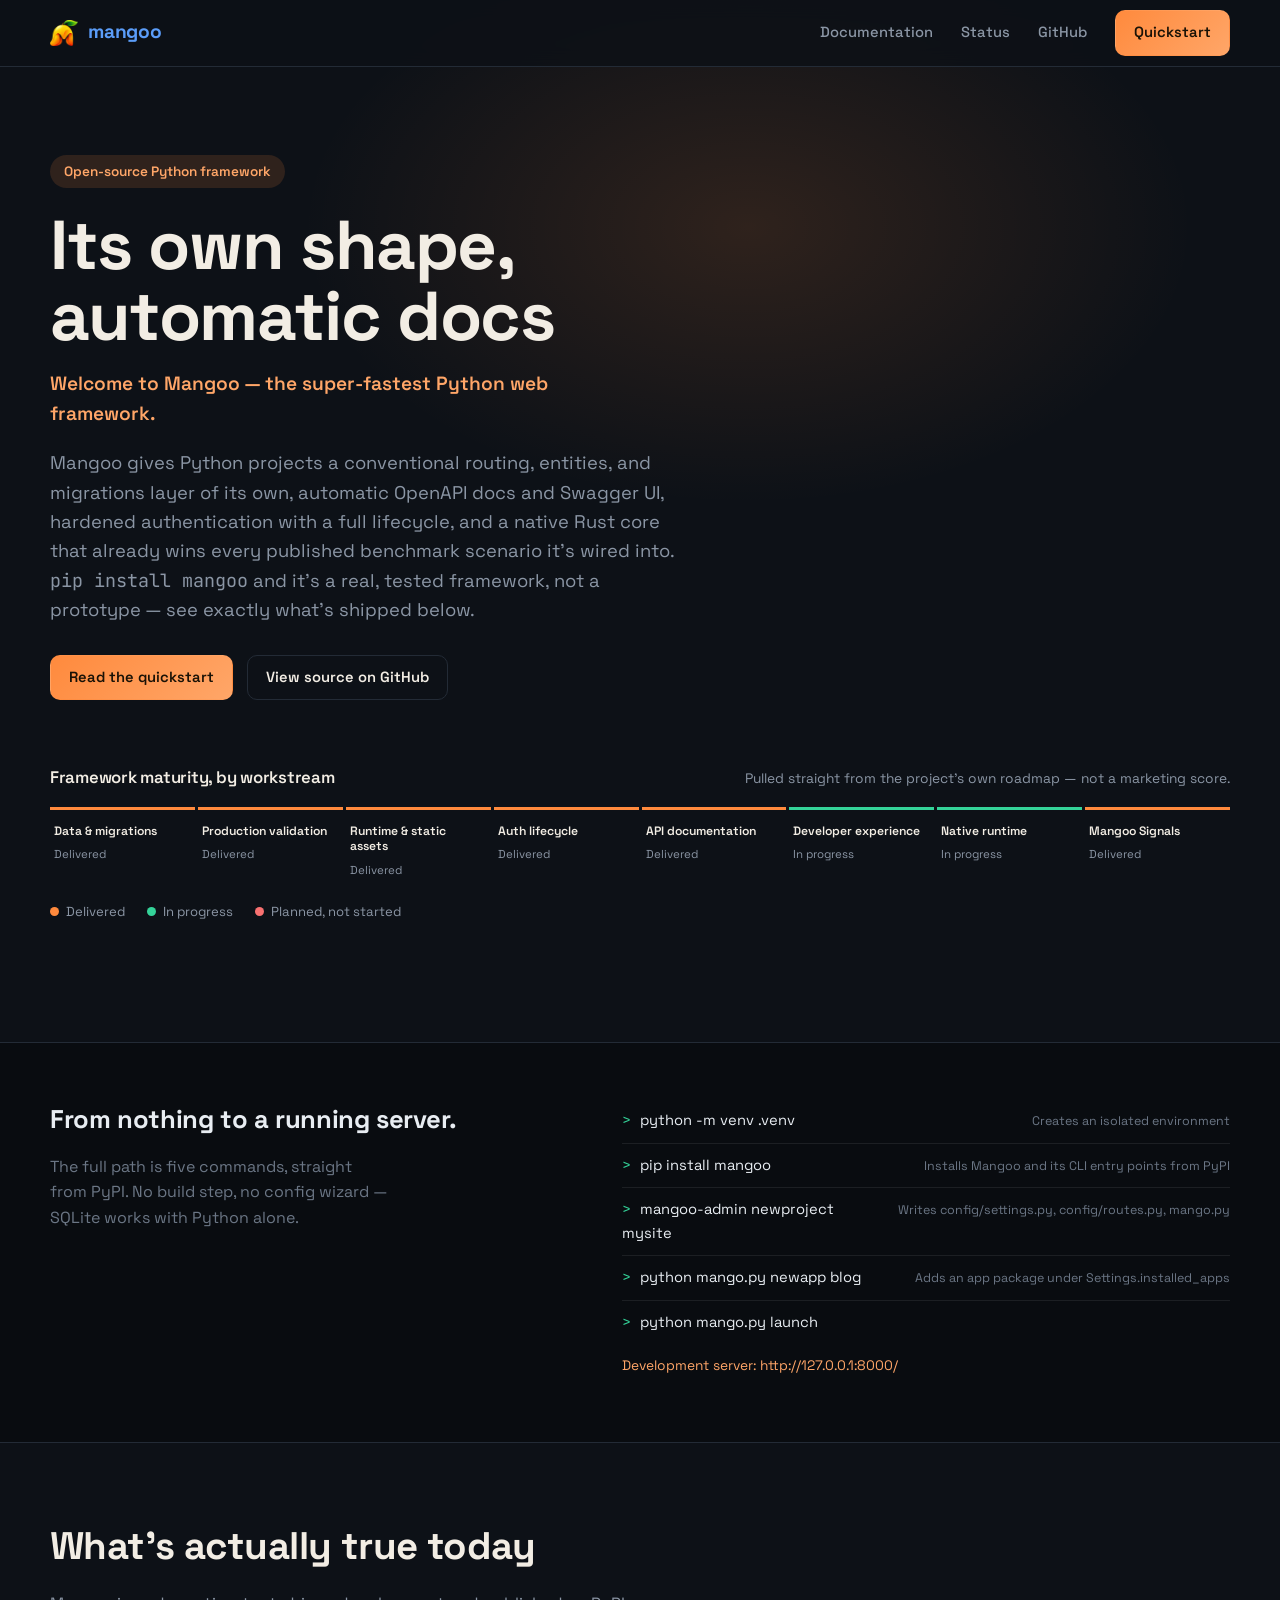
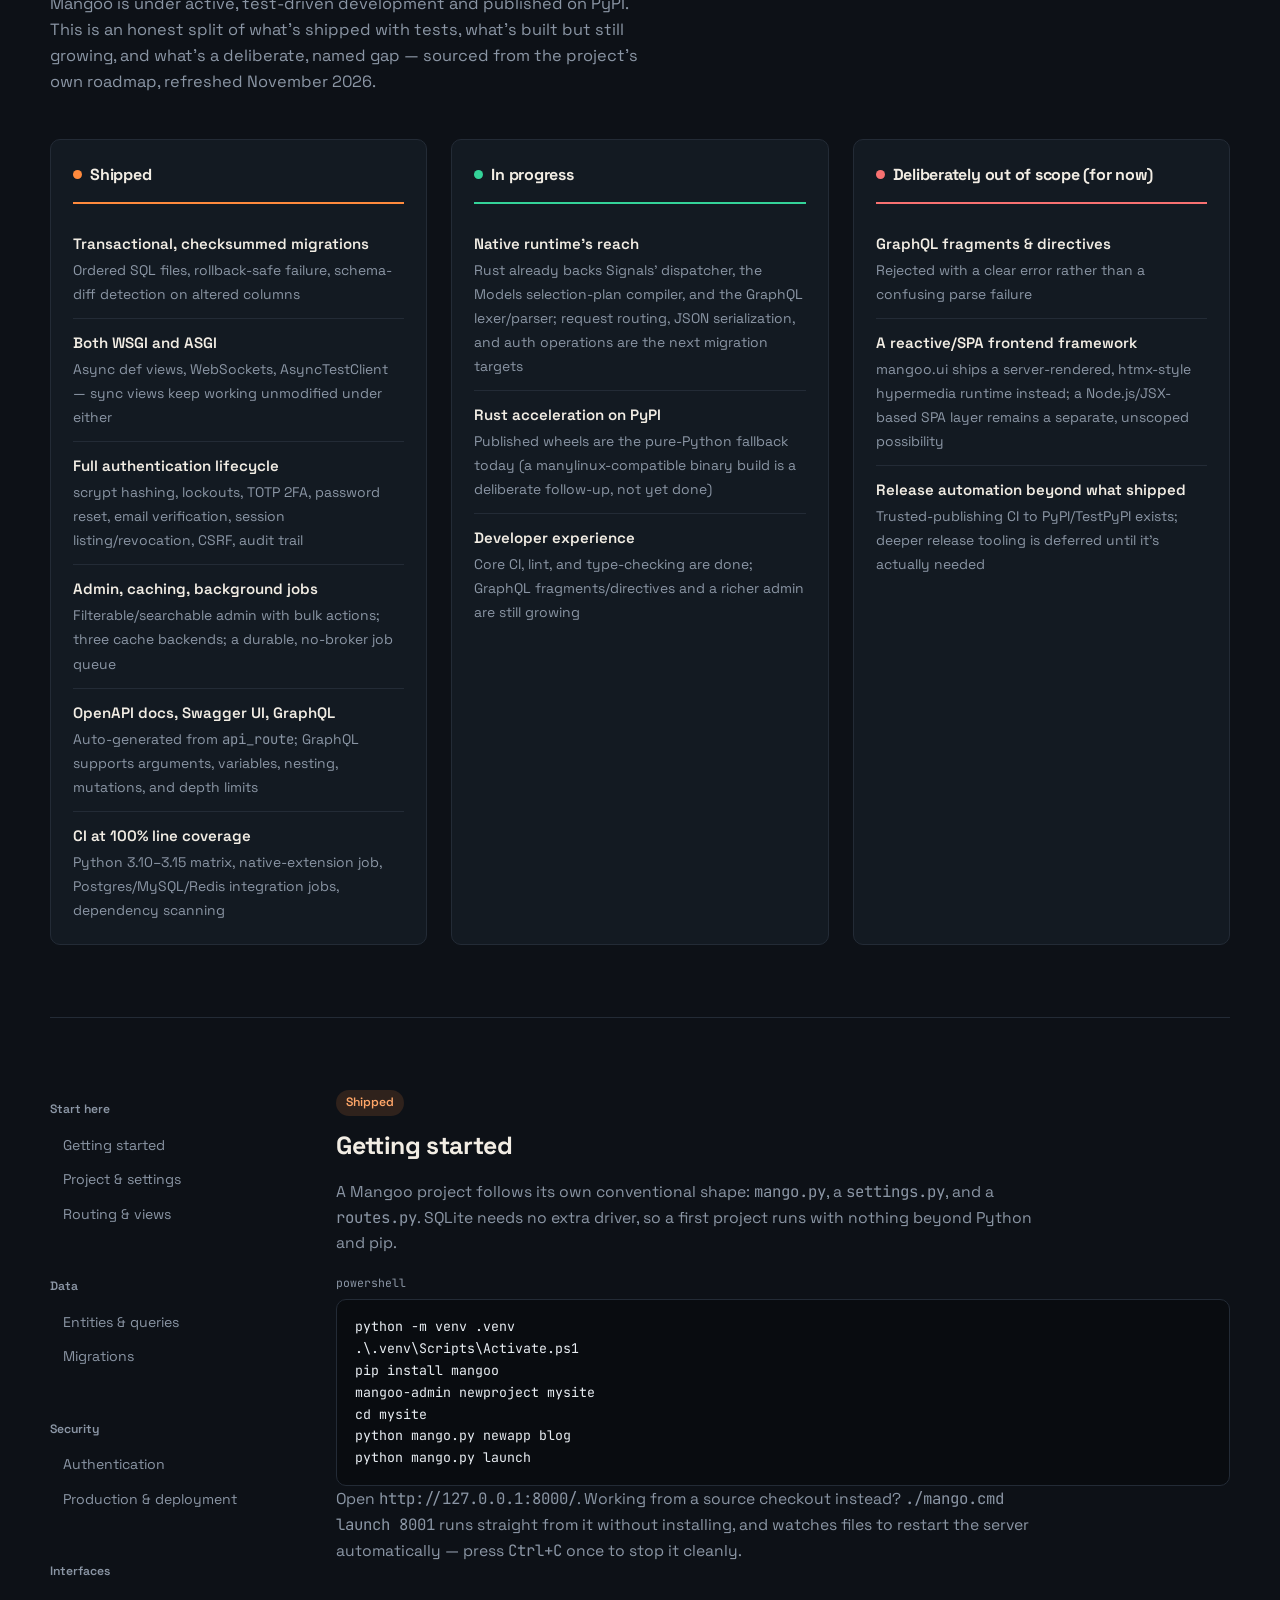
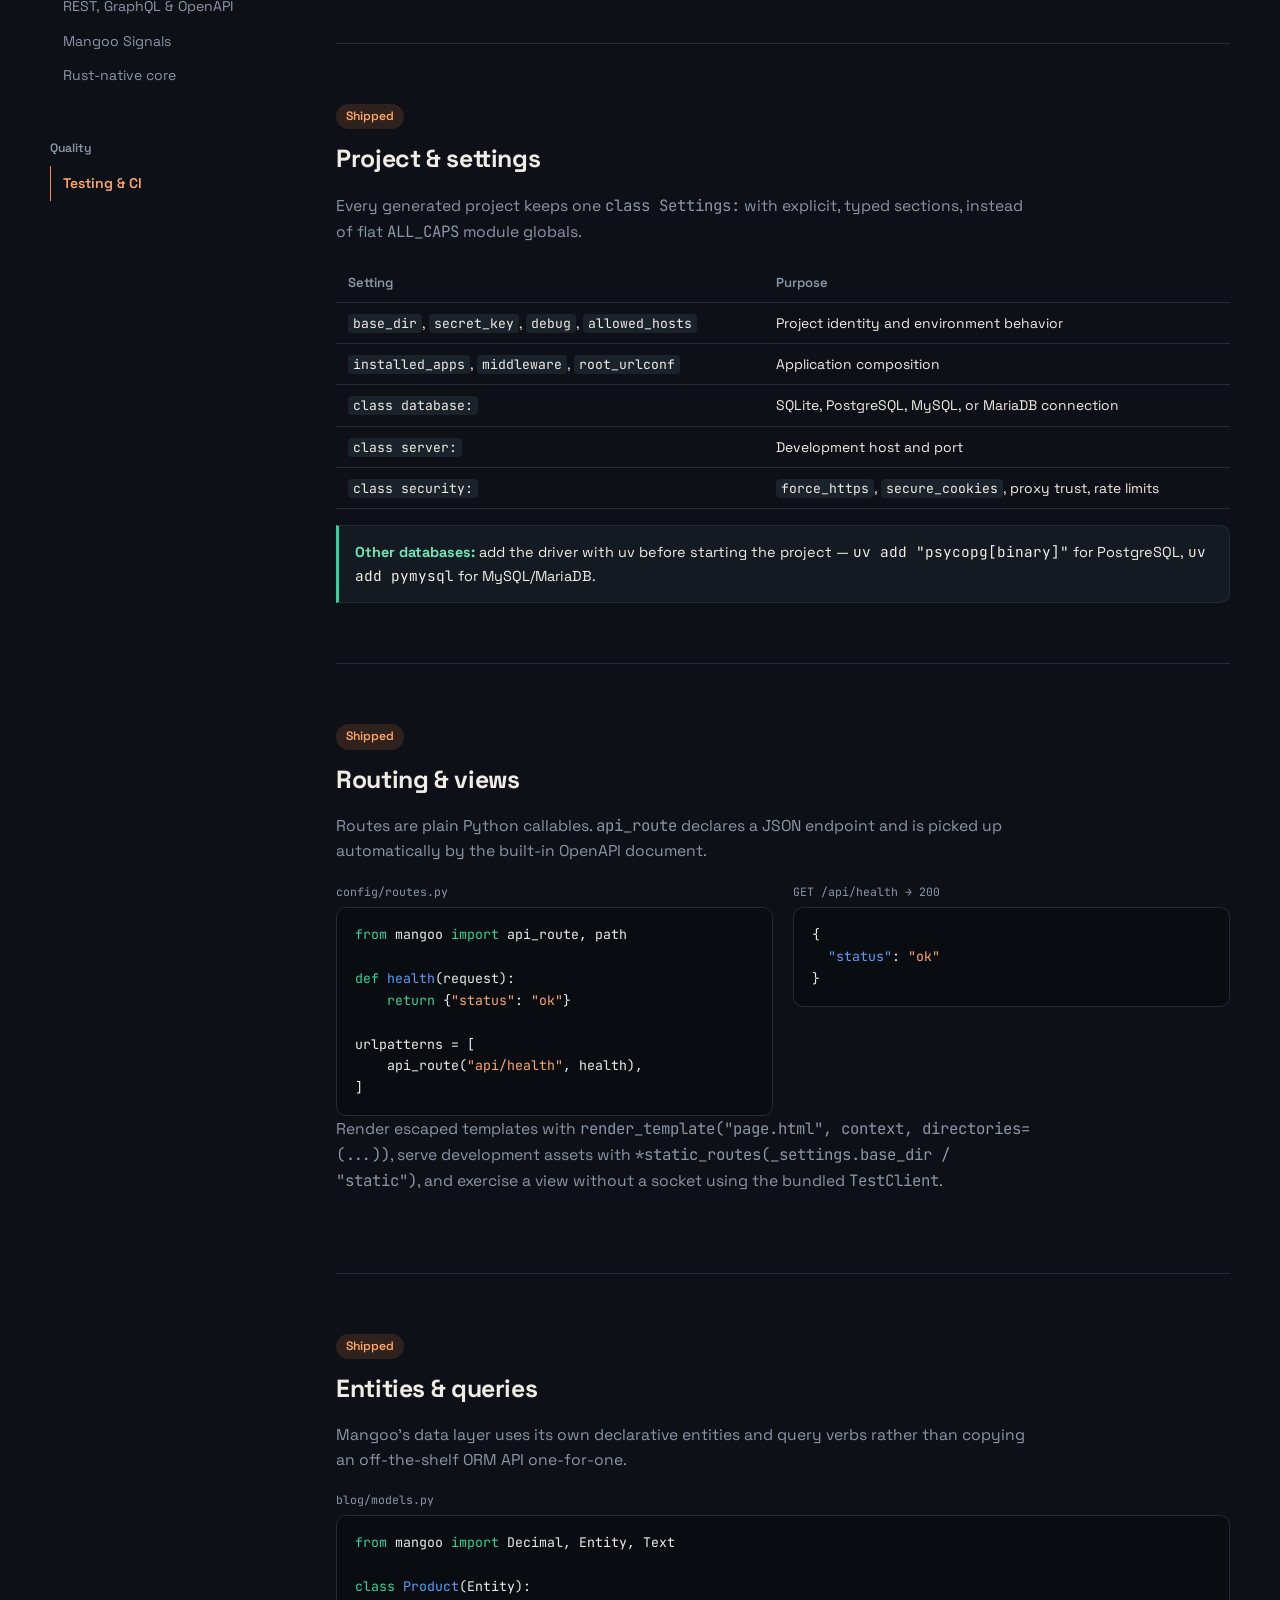
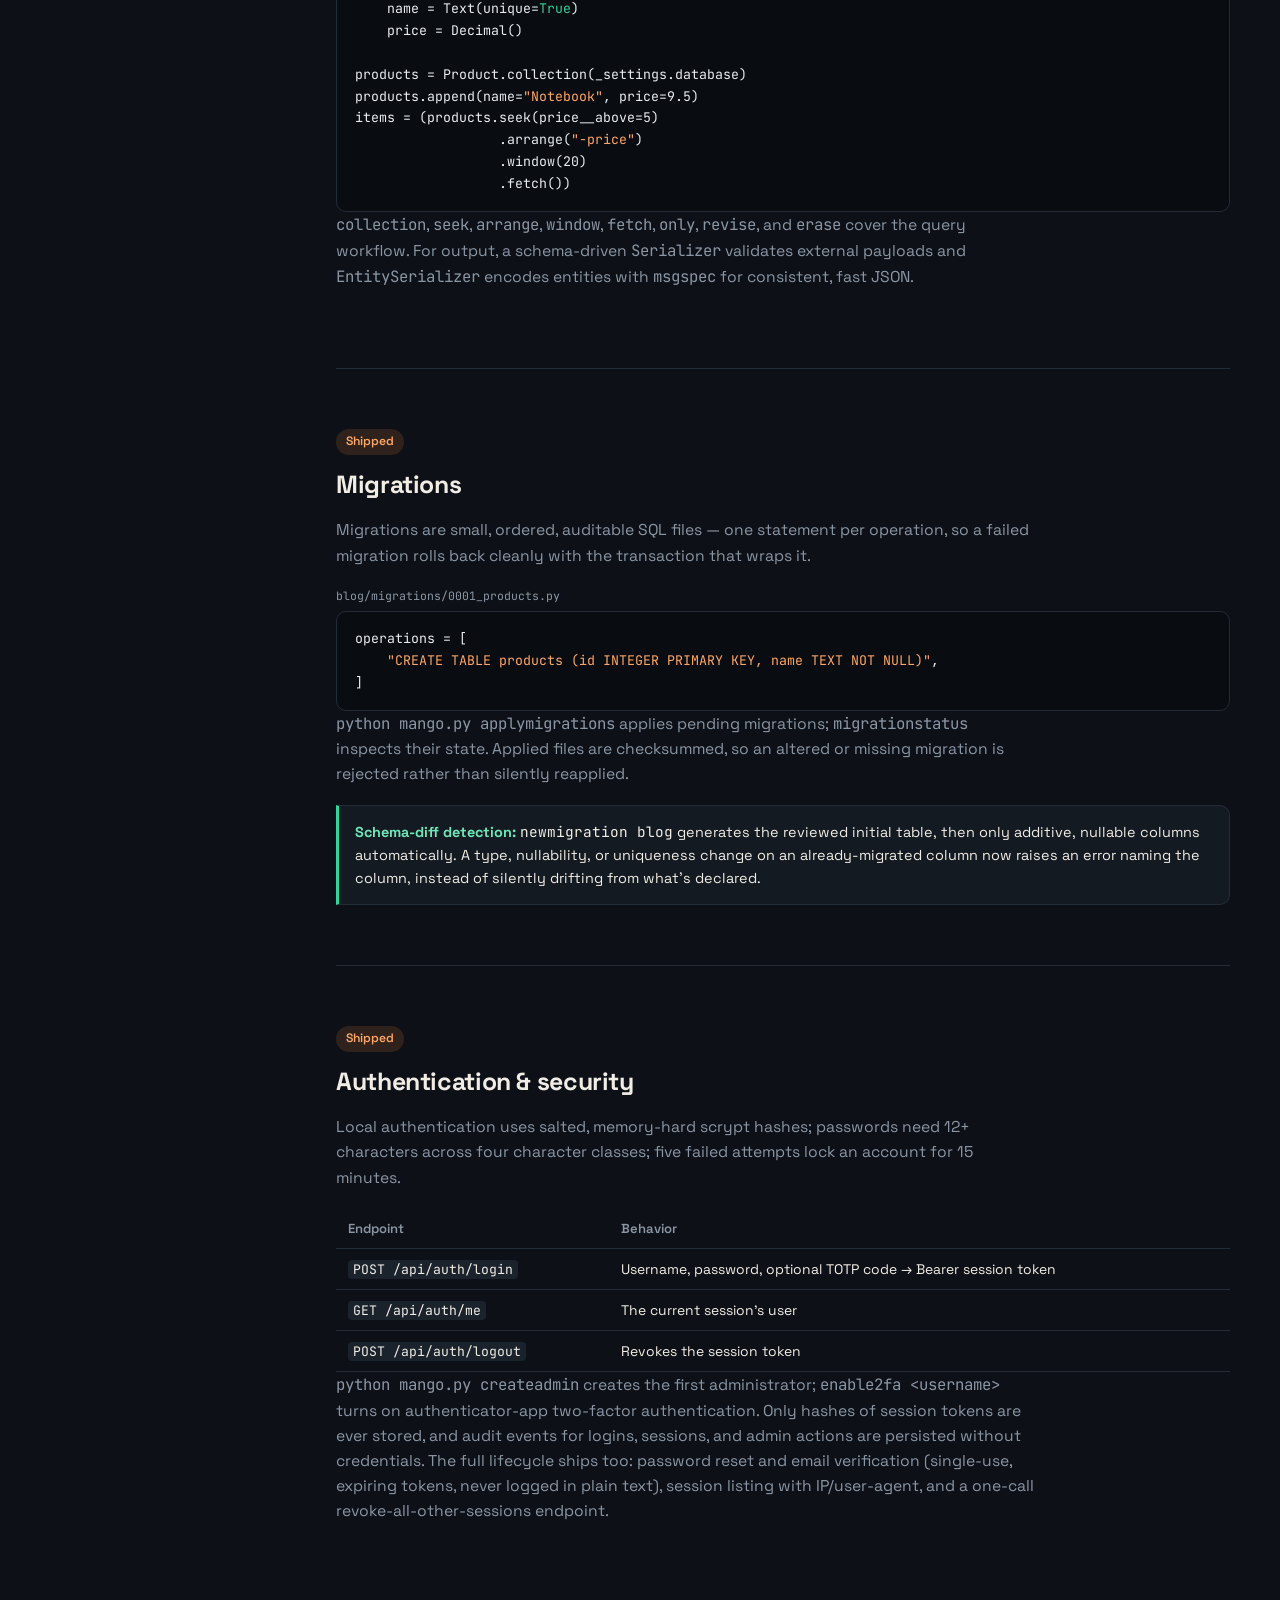
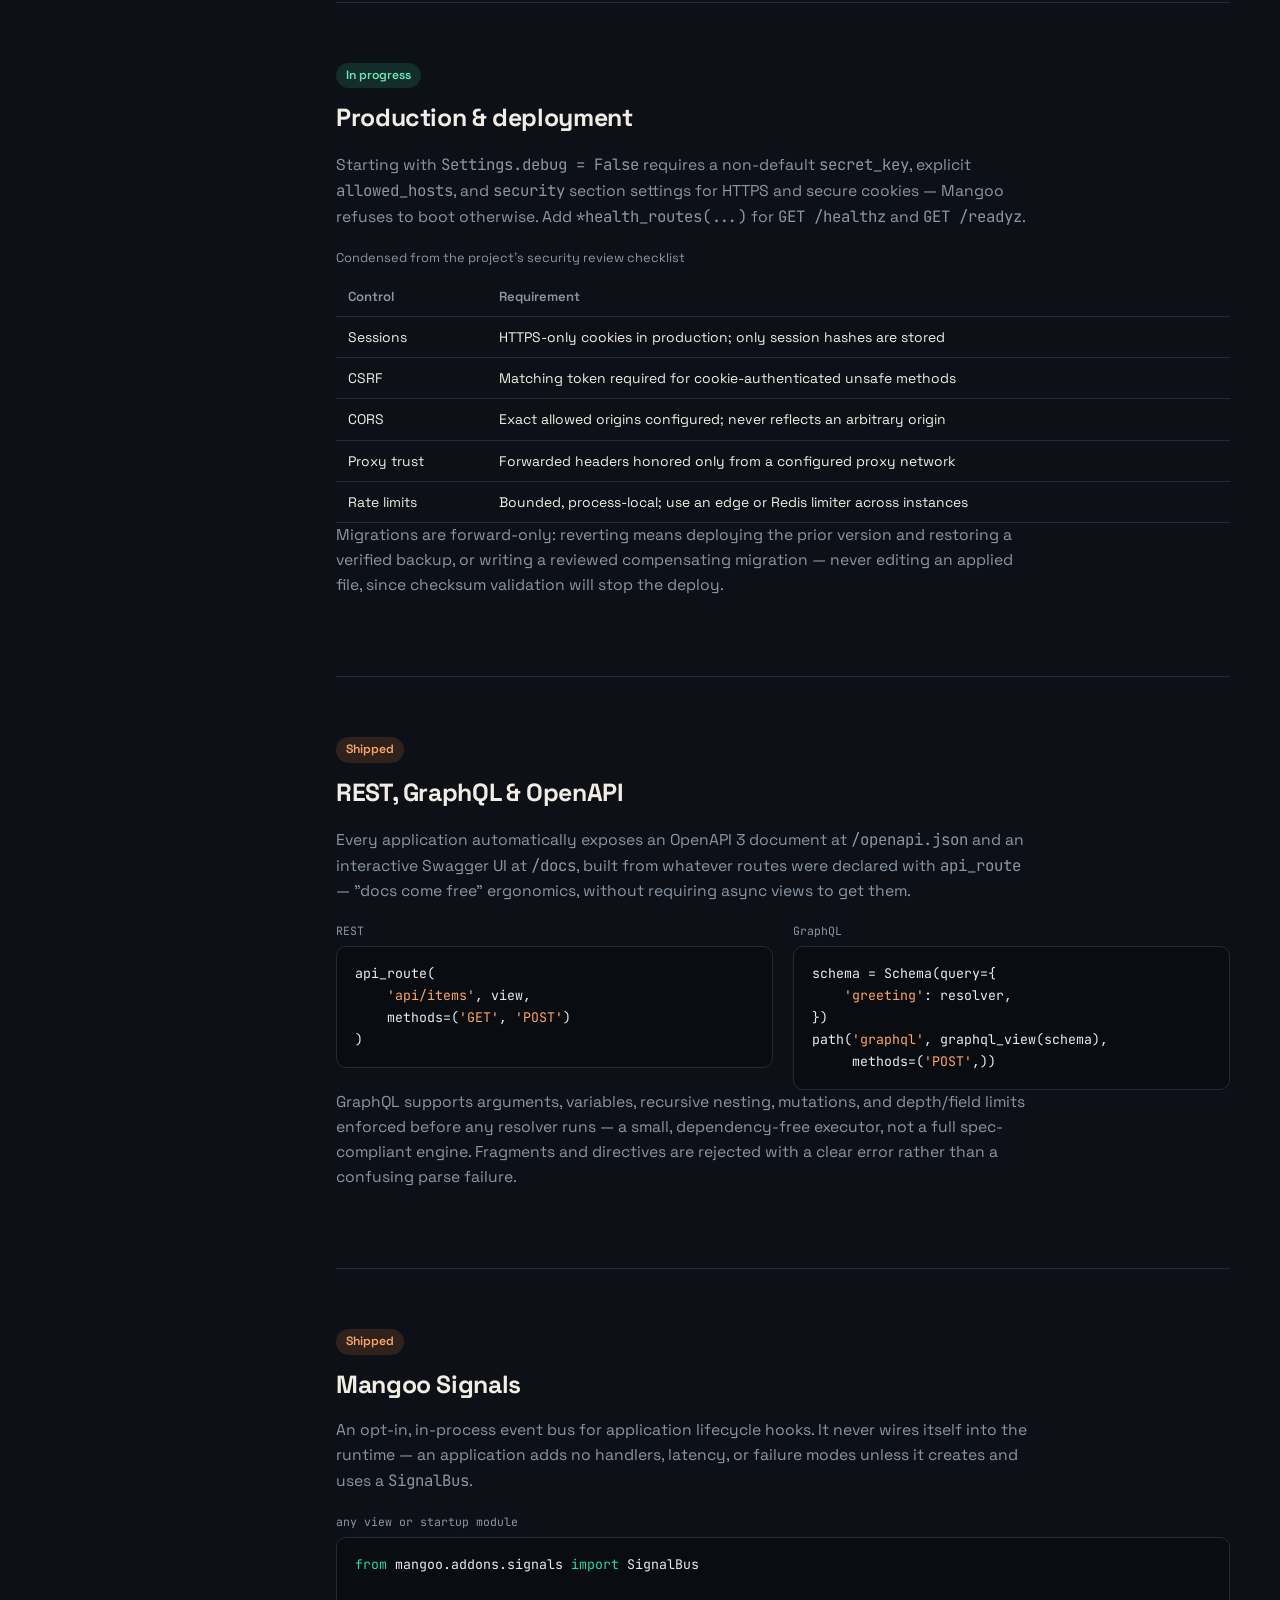
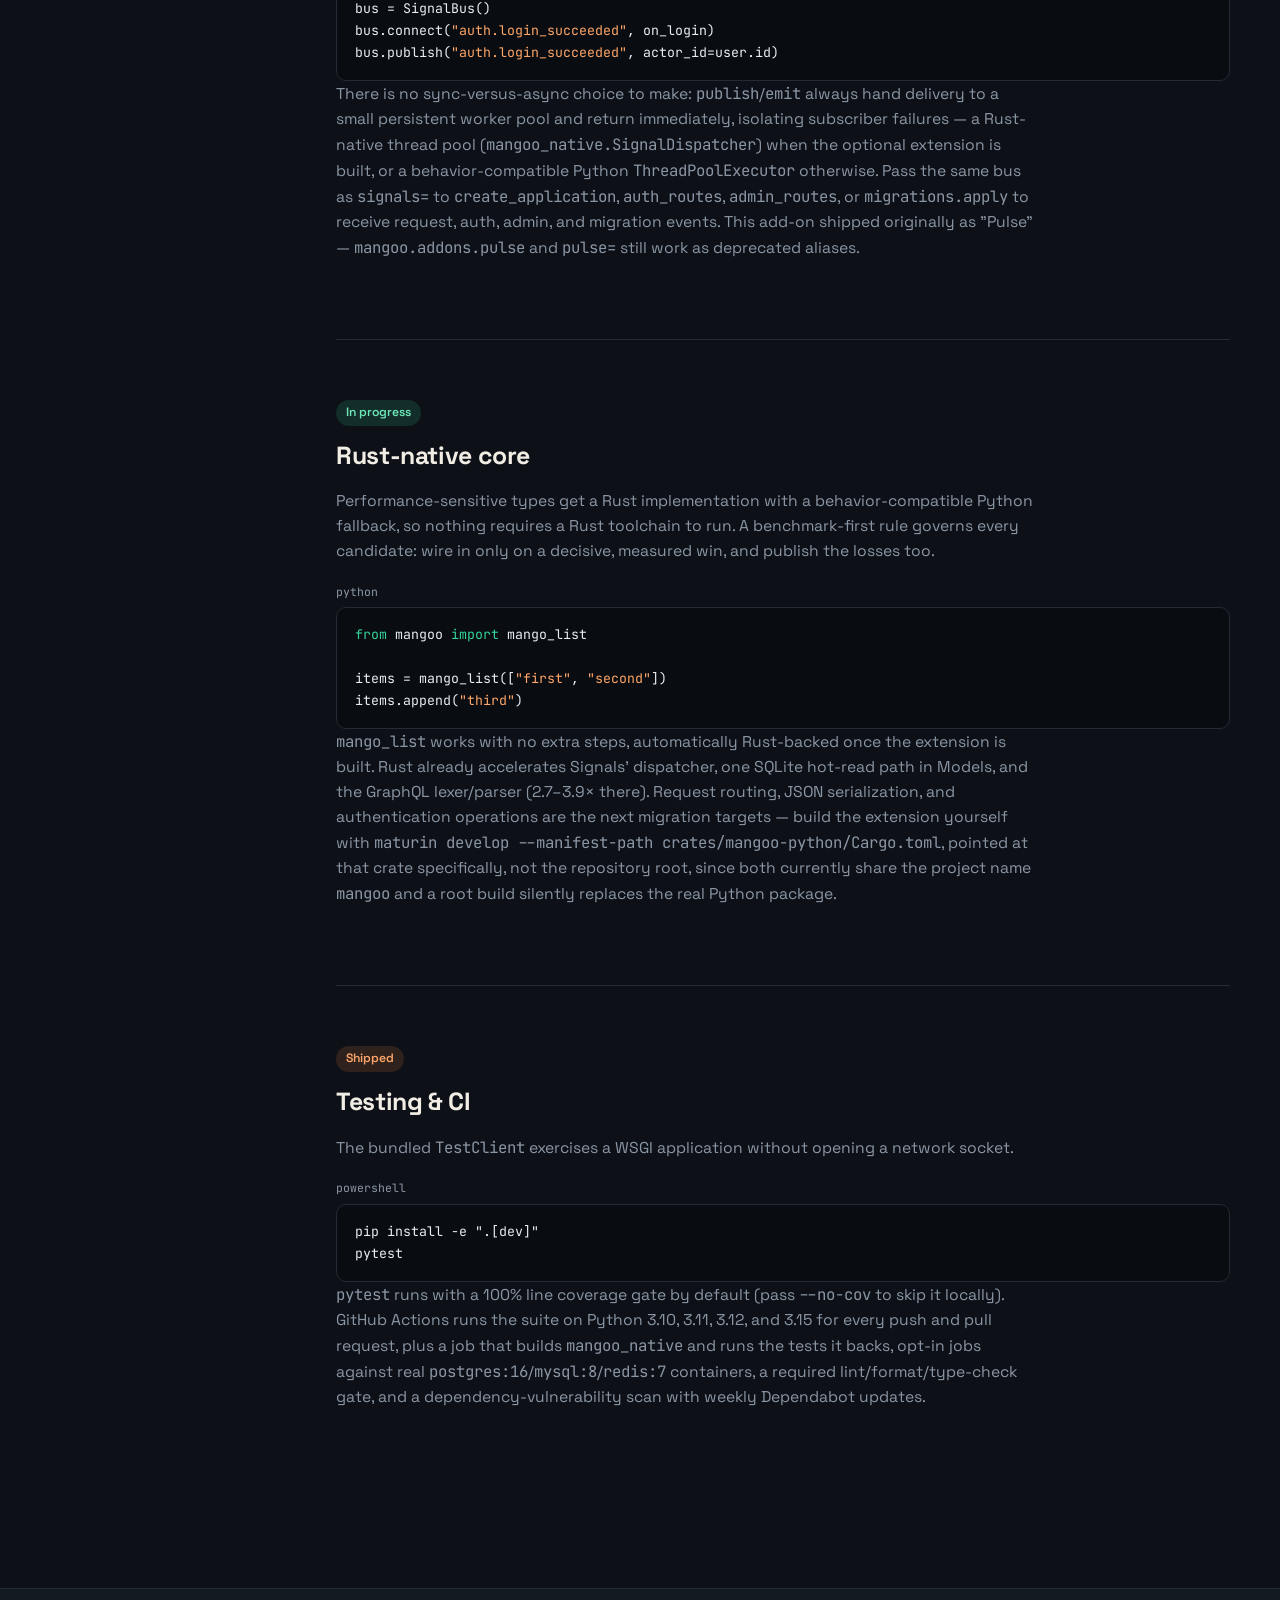
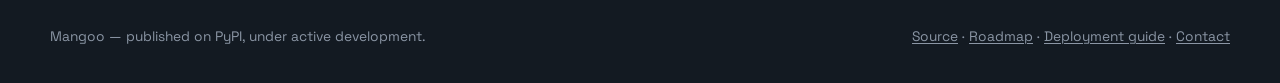
==== index.html @ e4f302fc "feat: add a contact link for framework/site issues index.html footer gets a "Contact" link alongside" ====
<!doctype html>
<html lang="en">
<head>
<meta charset="utf-8">
<meta name="viewport" content="width=device-width, initial-scale=1">
<meta name="description" content="Mangoo is an early, runnable Python web framework with its own clear project conventions, automatic interactive API docs, and a Rust core taking over performance-critical paths as it matures.">
<title>Mangoo</title>
<link rel="icon" type="image/x-icon" href="assets/favicon.ico">
<link rel="icon" type="image/png" href="assets/favicon.png">
<link rel="preconnect" href="https://fonts.googleapis.com">
<link rel="preconnect" href="https://fonts.gstatic.com" crossorigin>
<link href="https://fonts.googleapis.com/css2?family=Space+Grotesk:wght@400;500;600;700&family=JetBrains+Mono:wght@400;500;600&display=swap" rel="stylesheet">
<style>
  /* ---------- tokens: dark-first developer-product site, in the
     register of reflex.dev / uv / angular.dev / react.dev -- deep
     background, one confident mango accent, code-forward, minimal
     decoration. Dark is the default; a light variant is offered for
     prefers-color-scheme/manual toggle, same as those sites provide. ---------- */
  :root{
    --ink:#F2EDE4; --paper:#0D1117; --surface:#131A22; --surface-2:#1A222C;
    --mango:#FF8A3D; --mango-strong:#FFA668; --mango-tint:rgba(255,138,61,.14);
    --leaf:#34D399; --leaf-strong:#6EE7B7; --leaf-tint:rgba(52,211,153,.14);
    --stamp:#5B9DF9; --stamp-strong:#8CBBFB; --stamp-tint:rgba(91,157,249,.14);
    --rind:#F87171; --rind-tint:rgba(248,113,113,.14);
    --line:#232B36; --muted:#8B96A5;
    --code-bg:#090C10; --code-ink:#E8EDF2; --code-mut:#6B7685; --code-str:#FFA668; --code-kw:#34D399; --code-fn:#5B9DF9;
    --focus:#5B9DF9;
    --radius:10px;
  }
  /* Dark is the unconditional default, matching the reference sites'
     own behavior -- a manual [data-theme="light"] toggle is the only
     way to switch, not the system's prefers-color-scheme (which
     reports "light" by default on a system with no stated preference,
     and would otherwise silently override the intended dark-first
     identity for a large share of visitors). */
  :root[data-theme="light"]{
    --ink:#0D1117; --paper:#FFFFFF; --surface:#F6F8FA; --surface-2:#EBEEF1;
    --mango:#E8691A; --mango-strong:#C2550F; --mango-tint:rgba(232,105,26,.10);
    --leaf:#0F9D63; --leaf-strong:#0B7A4D; --leaf-tint:rgba(15,157,99,.10);
    --stamp:#2563EB; --stamp-strong:#1D4FC4; --stamp-tint:rgba(37,99,235,.10);
    --rind:#DC2626; --rind-tint:rgba(220,38,38,.10);
    --line:#E2E5E9; --muted:#5B6672;
    --focus:#2563EB;
  }

  /* ---------- reset & base ---------- */
  *{box-sizing:border-box;}
  html,body{overflow-x:hidden; max-width:100vw;}
  html{scroll-behavior:smooth;}
  @media (prefers-reduced-motion: reduce){ html{scroll-behavior:auto;} *{animation-duration:0.001ms !important; transition-duration:0.001ms !important;} }
  body{
    margin:0; background:var(--paper); color:var(--ink);
    font-family:"Space Grotesk", ui-sans-serif, system-ui, sans-serif;
    font-size:16px; line-height:1.6;
  }
  h1,h2,h3{font-family:"Space Grotesk", ui-sans-serif, system-ui, sans-serif; text-wrap:balance; margin:0; color:var(--ink); font-weight:700; letter-spacing:-.015em;}
  a{color:var(--stamp); text-decoration-thickness:1px; text-underline-offset:2px;}
  a:focus-visible, button:focus-visible, summary:focus-visible{outline:2px solid var(--focus); outline-offset:3px; border-radius:4px;}
  code, pre, .mono{font-family:"JetBrains Mono", ui-monospace, Consolas, monospace; font-variant-numeric:tabular-nums;}
  img,svg{display:block; max-width:100%;}
  .wrap{width:min(1180px, calc(100% - 48px)); margin:0 auto;}
  .visually-hidden{position:absolute; width:1px; height:1px; overflow:hidden; clip:rect(0 0 0 0); white-space:nowrap;}

  /* ---------- nav ---------- */
  header.site{position:sticky; top:0; z-index:40; background:color-mix(in srgb, var(--paper) 86%, transparent); backdrop-filter:blur(10px); border-bottom:1px solid var(--line);}
  nav{display:flex; align-items:center; justify-content:space-between; min-height:64px; gap:24px; flex-wrap:wrap; padding:10px 0;}
  .brand{display:inline-flex; align-items:center; gap:10px; font-weight:700; font-size:1.2rem; letter-spacing:-.01em; text-decoration:none;}
  .brand svg, .brand img{width:28px; height:28px; object-fit:contain;}
  .navlinks{display:flex; align-items:center; gap:28px; font-size:.92rem; color:var(--muted); font-weight:500;}
  .navlinks a{color:var(--muted); text-decoration:none;}
  .navlinks a:hover{color:var(--ink);}
  .btn{display:inline-flex; align-items:center; gap:8px; padding:10px 18px; border-radius:var(--radius); font-weight:600; font-size:.92rem; border:1px solid transparent; white-space:nowrap; text-decoration:none; transition:background .15s ease, border-color .15s ease, box-shadow .15s ease;}
  a.btn-primary{background:linear-gradient(135deg, var(--mango), var(--mango-strong)); color:#1A1206; border-color:transparent;}
  a.btn-primary:hover{box-shadow:0 0 0 4px var(--mango-tint);}
  a.btn-ghost{border-color:var(--line); color:var(--ink);}
  a.btn-ghost:hover{border-color:var(--stamp); color:var(--stamp);}

  /* ---------- hero ---------- */
  .hero{padding:88px 0 48px; position:relative;}
  .hero::before{content:""; position:absolute; top:-120px; left:50%; width:900px; height:560px; transform:translateX(-38%); background:radial-gradient(ellipse at center, var(--mango-tint), transparent 70%); pointer-events:none; z-index:-1;}
  .eyebrow{display:inline-flex; align-items:center; gap:8px; font-weight:600; font-size:.85rem; color:var(--mango-strong); background:var(--mango-tint); border-radius:999px; padding:6px 14px; margin-bottom:22px;}
  h1.headline{font-size:clamp(2.6rem, 5.4vw, 4.4rem); font-weight:700; line-height:1.03; letter-spacing:-.02em; max-width:19ch;}
  .welcome{font-weight:600; font-size:1.2rem; color:var(--mango-strong); margin:16px 0 0; max-width:42ch;}
  .lead{font-size:1.15rem; color:var(--muted); max-width:52ch; margin:18px 0 30px;}
  .hero-actions{display:flex; gap:14px; flex-wrap:wrap;}

  /* ---------- ripeness strip ---------- */
  .ripeness{margin-top:64px;}
  .ripeness-head{display:flex; justify-content:space-between; align-items:baseline; gap:16px; margin-bottom:16px; flex-wrap:wrap;}
  .ripeness-head h2{font-size:1.05rem; font-weight:600;}
  .ripeness-head p{margin:0; font-size:.86rem; color:var(--muted);}
  .ripeness-track{display:grid; grid-template-columns:repeat(8, 1fr); gap:3px;}
  .segment{padding:14px 4px 0; border-top:3px solid var(--seg); display:flex; flex-direction:column; gap:6px;}
  .segment .name{font-size:.76rem; font-weight:600; line-height:1.25;}
  .segment .state{font-size:.72rem; color:var(--muted);}
  .legend{display:flex; gap:22px; margin-top:22px; flex-wrap:wrap; font-size:.82rem; color:var(--muted);}
  .legend span{display:inline-flex; align-items:center; gap:7px;}
  .dot{width:9px; height:9px; border-radius:50%; display:inline-block;}

  /* ---------- CLI band ---------- */
  .cli-band{background:var(--code-bg); color:var(--code-ink); padding:56px 0; margin-top:72px; border-top:1px solid var(--line); border-bottom:1px solid var(--line);}
  .cli-band .wrap{display:grid; grid-template-columns:.85fr 1fr; gap:56px; align-items:start;}
  .cli-band h2{color:var(--code-ink); font-size:1.6rem; margin-bottom:14px;}
  .cli-band p{color:var(--code-mut); max-width:34ch; margin:0;}
  .transcript{display:flex; flex-direction:column; gap:0;}
  .tline{display:grid; grid-template-columns:1fr auto; gap:18px; align-items:baseline; padding:10px 0; border-bottom:1px solid rgba(255,255,255,.08);}
  .tline:last-child{border-bottom:none;}
  .tline .cmd{font-size:.92rem;}
  .tline .cmd .p{color:var(--code-kw); margin-right:.6em;}
  .tline .note{font-size:.78rem; color:var(--code-mut); text-align:right;}
  .tline .out{color:var(--code-str); font-size:.86rem; grid-column:1 / -1; padding-top:2px;}

  /* ---------- status board ---------- */
  .board{padding:72px 0; border-bottom:1px solid var(--line);}
  .board-head{max-width:60ch; margin-bottom:44px;}
  .board-head h2{font-size:clamp(1.8rem,3vw,2.4rem); margin-bottom:14px;}
  .board-head p{color:var(--muted); margin:0; font-size:1.02rem;}
  .board-cols{display:grid; grid-template-columns:repeat(3,1fr); gap:24px;}
  .board-col{background:var(--surface); border:1px solid var(--line); border-radius:var(--radius); padding:22px;}
  .board-col h3{font-size:1rem; font-weight:700; display:flex; align-items:center; gap:8px; margin-bottom:16px; padding-bottom:14px; border-bottom:2px solid var(--col-accent);}
  .board-col ul{list-style:none; margin:0; padding:0; display:flex; flex-direction:column;}
  .board-col li{padding:12px 0; border-bottom:1px solid var(--line); font-size:.94rem;}
  .board-col li:last-child{border-bottom:none; padding-bottom:0;}
  .board-col li strong{display:block; font-weight:600; margin-bottom:2px;}
  .board-col li span{color:var(--muted); font-size:.87rem;}

  /* ---------- docs shell ---------- */
  .docs{padding:72px 0 100px;}
  .docs-shell{display:grid; grid-template-columns:230px 1fr; gap:56px; align-items:start;}
  .docs-rail{position:sticky; top:88px; max-height:calc(100vh - 110px); overflow-y:auto; padding-right:8px;}
  .docs-rail-group{margin-bottom:22px;}
  .docs-rail-group h4{font-size:.76rem; font-weight:600; color:var(--muted); margin:0 0 8px;}
  .docs-rail a{display:block; padding:6px 0; font-size:.88rem; color:var(--muted); border-left:2px solid transparent; padding-left:12px; margin-left:-1px; text-decoration:none;}
  .docs-rail a:hover{color:var(--ink);}
  .docs-rail a.active{color:var(--mango-strong); border-left-color:var(--mango); font-weight:600;}

  .doc-section{padding-bottom:60px; margin-bottom:60px; border-bottom:1px solid var(--line); scroll-margin-top:84px;}
  .doc-section:last-child{border-bottom:none; margin-bottom:0;}
  .doc-kicker{display:flex; align-items:center; gap:12px; margin-bottom:10px;}
  .tag{font-size:.76rem; font-weight:600; padding:3px 10px; border-radius:999px;}
  .tag-shipped{color:var(--mango-strong); background:var(--mango-tint);}
  .tag-progress{color:var(--leaf-strong); background:var(--leaf-tint);}
  .tag-planned{color:var(--rind); background:var(--rind-tint);}
  .doc-section h3{font-size:1.55rem; margin-bottom:14px;}
  .doc-section > p{color:var(--muted); max-width:70ch; margin:0 0 18px; font-size:.98rem;}
  .doc-section p{max-width:70ch;}
  .doc-grid{display:grid; grid-template-columns:1fr 1fr; gap:20px; align-items:start; margin-top:18px;}
  @media (max-width: 900px){ .doc-grid{grid-template-columns:1fr;} }

  pre{background:var(--code-bg); color:var(--code-ink); margin:0; padding:16px 18px; border-radius:var(--radius); overflow-x:auto; font-size:.83rem; line-height:1.65; border:1px solid var(--line);}
  pre .kw{color:var(--code-kw);} pre .fn{color:var(--code-fn);} pre .str{color:var(--code-str);} pre .mut{color:var(--code-mut);}
  .snippet-label{font-family:"JetBrains Mono"; font-size:.72rem; color:var(--muted); margin-bottom:6px;}
  .callout{background:var(--surface); border:1px solid var(--line); border-left:3px solid var(--leaf); padding:14px 16px; font-size:.9rem; border-radius:0 var(--radius) var(--radius) 0; margin-top:16px;}
  .callout strong{color:var(--leaf-strong);}

  table{width:100%; border-collapse:collapse; font-size:.87rem;}
  table caption{text-align:left; font-size:.8rem; color:var(--muted); margin-bottom:8px;}
  th,td{text-align:left; padding:9px 12px; border-bottom:1px solid var(--line); vertical-align:top;}
  th{font-size:.82rem; color:var(--muted); font-weight:600;}
  td code{background:var(--surface-2); padding:1px 5px; border-radius:4px; font-size:.82rem;}
  .table-wrap{overflow-x:auto;}

  ul.plain{margin:0; padding-left:1.1em;} ul.plain li{margin-bottom:6px; font-size:.95rem;}

  /* ---------- footer ---------- */
  footer{border-top:1px solid var(--line); padding:36px 0; background:var(--surface);}
  footer .wrap{display:flex; justify-content:space-between; align-items:center; gap:20px; flex-wrap:wrap; font-size:.86rem; color:var(--muted);}
  footer a{color:var(--muted);}
  footer a:hover{color:var(--ink);}

  @media (max-width: 900px){
    .navlinks a:not(.btn){display:none;}
    .cli-band .wrap{grid-template-columns:1fr; gap:28px;}
    .tline{grid-template-columns:1fr; gap:4px;}
    .tline .note, .tline .out{text-align:left;}
    .board-cols{grid-template-columns:1fr;}
    .docs-shell{grid-template-columns:1fr;}
    .docs-rail{position:static; max-height:none; margin-bottom:12px;}
    .ripeness-track{grid-template-columns:repeat(4,1fr);}
  }
  @media (max-width: 480px){
    .ripeness-track{grid-template-columns:repeat(2,1fr);}
  }
</style>
</head>
<body>

<header class="site">
  <div class="wrap"><nav>
    <a class="brand" href="#top">
      <img src="assets/logo.png" alt="Mangoo mark" width="30" height="28">
      mangoo
    </a>
    <div class="navlinks">
      <a href="#getting-started">Documentation</a>
      <a href="#board">Status</a>
      <a href="https://github.com/P-Sudhakar-tech/mangoo-framework" target="_blank" rel="noopener">GitHub</a>
      <a class="btn btn-primary" href="#getting-started">Quickstart</a>
    </div>
  </nav></div>
</header>

<main id="top">

  <section class="hero wrap">
    <div class="eyebrow">Open-source Python framework</div>
    <h1 class="headline">Its own shape, automatic docs</h1>
    <p class="welcome">Welcome to Mangoo &mdash; the super-fastest Python web framework.</p>
    <p class="lead">Mangoo gives Python projects a conventional routing, entities, and migrations layer of its own, automatic OpenAPI docs and Swagger UI, hardened authentication with a full lifecycle, and a native Rust core that already wins every published benchmark scenario it's wired into. <code>pip install mangoo</code> and it's a real, tested framework, not a prototype &mdash; see exactly what's shipped below.</p>
    <div class="hero-actions">
      <a class="btn btn-primary" href="#getting-started">Read the quickstart</a>
      <a class="btn btn-ghost" href="https://github.com/P-Sudhakar-tech/mangoo-framework" target="_blank" rel="noopener">View source on GitHub</a>
    </div>

    <div class="ripeness">
      <div class="ripeness-head">
        <h2>Framework maturity, by workstream</h2>
        <p>Pulled straight from the project's own roadmap &mdash; not a marketing score.</p>
      </div>
      <div class="ripeness-track">
        <div class="segment" style="--seg:var(--mango)"><span class="name">Data &amp; migrations</span><span class="state">Delivered</span></div>
        <div class="segment" style="--seg:var(--mango)"><span class="name">Production validation</span><span class="state">Delivered</span></div>
        <div class="segment" style="--seg:var(--mango)"><span class="name">Runtime &amp; static assets</span><span class="state">Delivered</span></div>
        <div class="segment" style="--seg:var(--mango)"><span class="name">Auth lifecycle</span><span class="state">Delivered</span></div>
        <div class="segment" style="--seg:var(--mango)"><span class="name">API documentation</span><span class="state">Delivered</span></div>
        <div class="segment" style="--seg:var(--leaf)"><span class="name">Developer experience</span><span class="state">In progress</span></div>
        <div class="segment" style="--seg:var(--leaf)"><span class="name">Native runtime</span><span class="state">In progress</span></div>
        <div class="segment" style="--seg:var(--mango)"><span class="name">Mangoo Signals</span><span class="state">Delivered</span></div>
      </div>
      <div class="legend">
        <span><span class="dot" style="background:var(--mango)"></span> Delivered</span>
        <span><span class="dot" style="background:var(--leaf)"></span> In progress</span>
        <span><span class="dot" style="background:var(--rind)"></span> Planned, not started</span>
      </div>
    </div>
  </section>

  <div class="cli-band">
    <div class="wrap">
      <div>
        <h2>From nothing to a running server.</h2>
        <p>The full path is five commands, straight from PyPI. No build step, no config wizard &mdash; SQLite works with Python alone.</p>
      </div>
      <div class="transcript">
        <div class="tline"><div class="cmd"><span class="p">&gt;</span>python -m venv .venv</div><div class="note">Creates an isolated environment</div></div>
        <div class="tline"><div class="cmd"><span class="p">&gt;</span>pip install mangoo</div><div class="note">Installs Mangoo and its CLI entry points from PyPI</div></div>
        <div class="tline"><div class="cmd"><span class="p">&gt;</span>mangoo-admin newproject mysite</div><div class="note">Writes config/settings.py, config/routes.py, mango.py</div></div>
        <div class="tline"><div class="cmd"><span class="p">&gt;</span>python mango.py newapp blog</div><div class="note">Adds an app package under Settings.installed_apps</div></div>
        <div class="tline"><div class="cmd"><span class="p">&gt;</span>python mango.py launch</div><div class="out">Development server: http://127.0.0.1:8000/</div></div>
      </div>
    </div>
  </div>

  <section class="board wrap" id="board">
    <div class="board-head">
      <h2>What's actually true today</h2>
      <p>Mangoo is under active, test-driven development and published on PyPI. This is an honest split of what's shipped with tests, what's built but still growing, and what's a deliberate, named gap &mdash; sourced from the project's own roadmap, refreshed November 2026.</p>
    </div>
    <div class="board-cols">
      <div class="board-col" style="--col-accent:var(--mango)">
        <h3><span class="dot" style="background:var(--mango)"></span>Shipped</h3>
        <ul>
          <li><strong>Transactional, checksummed migrations</strong><span>Ordered SQL files, rollback-safe failure, schema-diff detection on altered columns</span></li>
          <li><strong>Both WSGI and ASGI</strong><span>Async def views, WebSockets, AsyncTestClient &mdash; sync views keep working unmodified under either</span></li>
          <li><strong>Full authentication lifecycle</strong><span>scrypt hashing, lockouts, TOTP 2FA, password reset, email verification, session listing/revocation, CSRF, audit trail</span></li>
          <li><strong>Admin, caching, background jobs</strong><span>Filterable/searchable admin with bulk actions; three cache backends; a durable, no-broker job queue</span></li>
          <li><strong>OpenAPI docs, Swagger UI, GraphQL</strong><span>Auto-generated from <code>api_route</code>; GraphQL supports arguments, variables, nesting, mutations, and depth limits</span></li>
          <li><strong>CI at 100% line coverage</strong><span>Python 3.10&ndash;3.15 matrix, native-extension job, Postgres/MySQL/Redis integration jobs, dependency scanning</span></li>
        </ul>
      </div>
      <div class="board-col" style="--col-accent:var(--leaf)">
        <h3><span class="dot" style="background:var(--leaf)"></span>In progress</h3>
        <ul>
          <li><strong>Native runtime's reach</strong><span>Rust already backs Signals' dispatcher, the Models selection-plan compiler, and the GraphQL lexer/parser; request routing, JSON serialization, and auth operations are the next migration targets</span></li>
          <li><strong>Rust acceleration on PyPI</strong><span>Published wheels are the pure-Python fallback today (a manylinux-compatible binary build is a deliberate follow-up, not yet done)</span></li>
          <li><strong>Developer experience</strong><span>Core CI, lint, and type-checking are done; GraphQL fragments/directives and a richer admin are still growing</span></li>
        </ul>
      </div>
      <div class="board-col" style="--col-accent:var(--rind)">
        <h3><span class="dot" style="background:var(--rind)"></span>Deliberately out of scope (for now)</h3>
        <ul>
          <li><strong>GraphQL fragments &amp; directives</strong><span>Rejected with a clear error rather than a confusing parse failure</span></li>
          <li><strong>A reactive/SPA frontend framework</strong><span>mangoo.ui ships a server-rendered, htmx-style hypermedia runtime instead; a Node.js/JSX-based SPA layer remains a separate, unscoped possibility</span></li>
          <li><strong>Release automation beyond what shipped</strong><span>Trusted-publishing CI to PyPI/TestPyPI exists; deeper release tooling is deferred until it's actually needed</span></li>
        </ul>
      </div>
    </div>
  </section>

  <section class="docs wrap" id="docs">
    <div class="docs-shell">
      <nav class="docs-rail" aria-label="Documentation sections">
        <div class="docs-rail-group">
          <h4>Start here</h4>
          <a href="#getting-started" data-rail>Getting started</a>
          <a href="#settings" data-rail>Project &amp; settings</a>
          <a href="#routing" data-rail>Routing &amp; views</a>
        </div>
        <div class="docs-rail-group">
          <h4>Data</h4>
          <a href="#entities" data-rail>Entities &amp; queries</a>
          <a href="#migrations" data-rail>Migrations</a>
        </div>
        <div class="docs-rail-group">
          <h4>Security</h4>
          <a href="#auth" data-rail>Authentication</a>
          <a href="#production" data-rail>Production &amp; deployment</a>
        </div>
        <div class="docs-rail-group">
          <h4>Interfaces</h4>
          <a href="#apis" data-rail>REST, GraphQL &amp; OpenAPI</a>
          <a href="#pulse" data-rail>Mangoo Signals</a>
          <a href="#rust" data-rail>Rust-native core</a>
        </div>
        <div class="docs-rail-group">
          <h4>Quality</h4>
          <a href="#testing" data-rail>Testing &amp; CI</a>
        </div>
      </nav>

      <div class="docs-content">

        <article class="doc-section" id="getting-started">
          <div class="doc-kicker"><span class="tag tag-shipped">Shipped</span></div>
          <h3>Getting started</h3>
          <p>A Mangoo project follows its own conventional shape: <code>mango.py</code>, a <code>settings.py</code>, and a <code>routes.py</code>. SQLite needs no extra driver, so a first project runs with nothing beyond Python and pip.</p>
          <div class="snippet-label">powershell</div>
          <pre>python -m venv .venv
.\.venv\Scripts\Activate.ps1
pip install mangoo
mangoo-admin newproject mysite
cd mysite
python mango.py newapp blog
python mango.py launch</pre>
          <p>Open <code>http://127.0.0.1:8000/</code>. Working from a source checkout instead? <code>./mango.cmd launch 8001</code> runs straight from it without installing, and watches files to restart the server automatically &mdash; press <code>Ctrl+C</code> once to stop it cleanly.</p>
        </article>

        <article class="doc-section" id="settings">
          <div class="doc-kicker"><span class="tag tag-shipped">Shipped</span></div>
          <h3>Project &amp; settings</h3>
          <p>Every generated project keeps one <code>class Settings:</code> with explicit, typed sections, instead of flat <code>ALL_CAPS</code> module globals.</p>
          <div class="table-wrap"><table>
            <thead><tr><th>Setting</th><th>Purpose</th></tr></thead>
            <tbody>
              <tr><td><code>base_dir</code>, <code>secret_key</code>, <code>debug</code>, <code>allowed_hosts</code></td><td>Project identity and environment behavior</td></tr>
              <tr><td><code>installed_apps</code>, <code>middleware</code>, <code>root_urlconf</code></td><td>Application composition</td></tr>
              <tr><td><code>class database:</code></td><td>SQLite, PostgreSQL, MySQL, or MariaDB connection</td></tr>
              <tr><td><code>class server:</code></td><td>Development host and port</td></tr>
              <tr><td><code>class security:</code></td><td><code>force_https</code>, <code>secure_cookies</code>, proxy trust, rate limits</td></tr>
            </tbody>
          </table></div>
          <div class="callout"><strong>Other databases:</strong> add the driver with uv before starting the project &mdash; <code>uv add "psycopg[binary]"</code> for PostgreSQL, <code>uv add pymysql</code> for MySQL/MariaDB.</div>
        </article>

        <article class="doc-section" id="routing">
          <div class="doc-kicker"><span class="tag tag-shipped">Shipped</span></div>
          <h3>Routing &amp; views</h3>
          <p>Routes are plain Python callables. <code>api_route</code> declares a JSON endpoint and is picked up automatically by the built-in OpenAPI document.</p>
          <div class="doc-grid">
            <div><div class="snippet-label">config/routes.py</div><pre><span class="kw">from</span> mangoo <span class="kw">import</span> api_route, path

<span class="kw">def</span> <span class="fn">health</span>(request):
    <span class="kw">return</span> {<span class="str">"status"</span>: <span class="str">"ok"</span>}

urlpatterns = [
    api_route(<span class="str">"api/health"</span>, health),
]</pre></div>
            <div><div class="snippet-label">GET /api/health &rarr; 200</div><pre>{
  <span class="fn">"status"</span>: <span class="str">"ok"</span>
}</pre></div>
          </div>
          <p>Render escaped templates with <code>render_template("page.html", context, directories=(...))</code>, serve development assets with <code>*static_routes(_settings.base_dir / "static")</code>, and exercise a view without a socket using the bundled <code>TestClient</code>.</p>
        </article>

        <article class="doc-section" id="entities">
          <div class="doc-kicker"><span class="tag tag-shipped">Shipped</span></div>
          <h3>Entities &amp; queries</h3>
          <p>Mangoo's data layer uses its own declarative entities and query verbs rather than copying an off-the-shelf ORM API one-for-one.</p>
          <div class="snippet-label">blog/models.py</div>
          <pre><span class="kw">from</span> mangoo <span class="kw">import</span> Decimal, Entity, Text

<span class="kw">class</span> <span class="fn">Product</span>(Entity):
    name = Text(unique=<span class="kw">True</span>)
    price = Decimal()

products = Product.collection(_settings.database)
products.append(name=<span class="str">"Notebook"</span>, price=9.5)
items = (products.seek(price__above=5)
                  .arrange(<span class="str">"-price"</span>)
                  .window(20)
                  .fetch())</pre>
          <p><code>collection</code>, <code>seek</code>, <code>arrange</code>, <code>window</code>, <code>fetch</code>, <code>only</code>, <code>revise</code>, and <code>erase</code> cover the query workflow. For output, a schema-driven <code>Serializer</code> validates external payloads and <code>EntitySerializer</code> encodes entities with <code>msgspec</code> for consistent, fast JSON.</p>
        </article>

        <article class="doc-section" id="migrations">
          <div class="doc-kicker"><span class="tag tag-shipped">Shipped</span></div>
          <h3>Migrations</h3>
          <p>Migrations are small, ordered, auditable SQL files &mdash; one statement per operation, so a failed migration rolls back cleanly with the transaction that wraps it.</p>
          <div class="snippet-label">blog/migrations/0001_products.py</div>
          <pre>operations = [
    <span class="str">"CREATE TABLE products (id INTEGER PRIMARY KEY, name TEXT NOT NULL)"</span>,
]</pre>
          <p><code>python mango.py applymigrations</code> applies pending migrations; <code>migrationstatus</code> inspects their state. Applied files are checksummed, so an altered or missing migration is rejected rather than silently reapplied.</p>
          <div class="callout"><strong>Schema-diff detection:</strong> <code>newmigration blog</code> generates the reviewed initial table, then only additive, nullable columns automatically. A type, nullability, or uniqueness change on an already-migrated column now raises an error naming the column, instead of silently drifting from what's declared.</div>
        </article>

        <article class="doc-section" id="auth">
          <div class="doc-kicker"><span class="tag tag-shipped">Shipped</span></div>
          <h3>Authentication &amp; security</h3>
          <p>Local authentication uses salted, memory-hard scrypt hashes; passwords need 12+ characters across four character classes; five failed attempts lock an account for 15 minutes.</p>
          <div class="table-wrap"><table>
            <thead><tr><th>Endpoint</th><th>Behavior</th></tr></thead>
            <tbody>
              <tr><td><code>POST /api/auth/login</code></td><td>Username, password, optional TOTP code &rarr; Bearer session token</td></tr>
              <tr><td><code>GET /api/auth/me</code></td><td>The current session's user</td></tr>
              <tr><td><code>POST /api/auth/logout</code></td><td>Revokes the session token</td></tr>
            </tbody>
          </table></div>
          <p><code>python mango.py createadmin</code> creates the first administrator; <code>enable2fa &lt;username&gt;</code> turns on authenticator-app two-factor authentication. Only hashes of session tokens are ever stored, and audit events for logins, sessions, and admin actions are persisted without credentials. The full lifecycle ships too: password reset and email verification (single-use, expiring tokens, never logged in plain text), session listing with IP/user-agent, and a one-call revoke-all-other-sessions endpoint.</p>
        </article>

        <article class="doc-section" id="production">
          <div class="doc-kicker"><span class="tag tag-progress">In progress</span></div>
          <h3>Production &amp; deployment</h3>
          <p>Starting with <code>Settings.debug = False</code> requires a non-default <code>secret_key</code>, explicit <code>allowed_hosts</code>, and <code>security</code> section settings for HTTPS and secure cookies &mdash; Mangoo refuses to boot otherwise. Add <code>*health_routes(...)</code> for <code>GET /healthz</code> and <code>GET /readyz</code>.</p>
          <div class="table-wrap"><table>
            <caption>Condensed from the project's security review checklist</caption>
            <thead><tr><th>Control</th><th>Requirement</th></tr></thead>
            <tbody>
              <tr><td>Sessions</td><td>HTTPS-only cookies in production; only session hashes are stored</td></tr>
              <tr><td>CSRF</td><td>Matching token required for cookie-authenticated unsafe methods</td></tr>
              <tr><td>CORS</td><td>Exact allowed origins configured; never reflects an arbitrary origin</td></tr>
              <tr><td>Proxy trust</td><td>Forwarded headers honored only from a configured proxy network</td></tr>
              <tr><td>Rate limits</td><td>Bounded, process-local; use an edge or Redis limiter across instances</td></tr>
            </tbody>
          </table></div>
          <p>Migrations are forward-only: reverting means deploying the prior version and restoring a verified backup, or writing a reviewed compensating migration &mdash; never editing an applied file, since checksum validation will stop the deploy.</p>
        </article>

        <article class="doc-section" id="apis">
          <div class="doc-kicker"><span class="tag tag-shipped">Shipped</span></div>
          <h3>REST, GraphQL &amp; OpenAPI</h3>
          <p>Every application automatically exposes an OpenAPI 3 document at <code>/openapi.json</code> and an interactive Swagger UI at <code>/docs</code>, built from whatever routes were declared with <code>api_route</code> &mdash; "docs come free" ergonomics, without requiring async views to get them.</p>
          <div class="doc-grid">
            <div><div class="snippet-label">REST</div><pre>api_route(
    <span class="str">'api/items'</span>, view,
    methods=(<span class="str">'GET'</span>, <span class="str">'POST'</span>)
)</pre></div>
            <div><div class="snippet-label">GraphQL</div><pre>schema = Schema(query={
    <span class="str">'greeting'</span>: resolver,
})
path(<span class="str">'graphql'</span>, graphql_view(schema),
     methods=(<span class="str">'POST'</span>,))</pre></div>
          </div>
          <p>GraphQL supports arguments, variables, recursive nesting, mutations, and depth/field limits enforced before any resolver runs &mdash; a small, dependency-free executor, not a full spec-compliant engine. Fragments and directives are rejected with a clear error rather than a confusing parse failure.</p>
        </article>

        <article class="doc-section" id="pulse">
          <div class="doc-kicker"><span class="tag tag-shipped">Shipped</span></div>
          <h3>Mangoo Signals</h3>
          <p>An opt-in, in-process event bus for application lifecycle hooks. It never wires itself into the runtime &mdash; an application adds no handlers, latency, or failure modes unless it creates and uses a <code>SignalBus</code>.</p>
          <div class="snippet-label">any view or startup module</div>
          <pre><span class="kw">from</span> mangoo.addons.signals <span class="kw">import</span> SignalBus

bus = SignalBus()
bus.connect(<span class="str">"auth.login_succeeded"</span>, on_login)
bus.publish(<span class="str">"auth.login_succeeded"</span>, actor_id=user.id)</pre>
          <p>There is no sync-versus-async choice to make: <code>publish</code>/<code>emit</code> always hand delivery to a small persistent worker pool and return immediately, isolating subscriber failures &mdash; a Rust-native thread pool (<code>mangoo_native.SignalDispatcher</code>) when the optional extension is built, or a behavior-compatible Python <code>ThreadPoolExecutor</code> otherwise. Pass the same bus as <code>signals=</code> to <code>create_application</code>, <code>auth_routes</code>, <code>admin_routes</code>, or <code>migrations.apply</code> to receive request, auth, admin, and migration events. This add-on shipped originally as "Pulse" &mdash; <code>mangoo.addons.pulse</code> and <code>pulse=</code> still work as deprecated aliases.</p>
        </article>

        <article class="doc-section" id="rust">
          <div class="doc-kicker"><span class="tag tag-progress">In progress</span></div>
          <h3>Rust-native core</h3>
          <p>Performance-sensitive types get a Rust implementation with a behavior-compatible Python fallback, so nothing requires a Rust toolchain to run. A benchmark-first rule governs every candidate: wire in only on a decisive, measured win, and publish the losses too.</p>
          <div class="snippet-label">python</div>
          <pre><span class="kw">from</span> mangoo <span class="kw">import</span> mango_list

items = mango_list([<span class="str">"first"</span>, <span class="str">"second"</span>])
items.append(<span class="str">"third"</span>)</pre>
          <p><code>mango_list</code> works with no extra steps, automatically Rust-backed once the extension is built. Rust already accelerates Signals' dispatcher, one SQLite hot-read path in Models, and the GraphQL lexer/parser (2.7&ndash;3.9&times; there). Request routing, JSON serialization, and authentication operations are the next migration targets &mdash; build the extension yourself with <code>maturin develop --manifest-path crates/mangoo-python/Cargo.toml</code>, pointed at that crate specifically, not the repository root, since both currently share the project name <code>mangoo</code> and a root build silently replaces the real Python package.</p>
        </article>

        <article class="doc-section" id="testing">
          <div class="doc-kicker"><span class="tag tag-shipped">Shipped</span></div>
          <h3>Testing &amp; CI</h3>
          <p>The bundled <code>TestClient</code> exercises a WSGI application without opening a network socket.</p>
          <div class="snippet-label">powershell</div>
          <pre>pip install -e ".[dev]"
pytest</pre>
          <p><code>pytest</code> runs with a 100% line coverage gate by default (pass <code>--no-cov</code> to skip it locally). GitHub Actions runs the suite on Python 3.10, 3.11, 3.12, and 3.15 for every push and pull request, plus a job that builds <code>mangoo_native</code> and runs the tests it backs, opt-in jobs against real <code>postgres:16</code>/<code>mysql:8</code>/<code>redis:7</code> containers, a required lint/format/type-check gate, and a dependency-vulnerability scan with weekly Dependabot updates.</p>
        </article>

      </div>
    </div>
  </section>

</main>

<footer>
  <div class="wrap">
    <span>Mangoo &mdash; published on PyPI, under active development.</span>
    <span><a href="https://github.com/P-Sudhakar-tech/mangoo-framework" target="_blank" rel="noopener">Source</a> &middot; <a href="https://github.com/P-Sudhakar-tech/mangoo-framework/blob/main/UPCOMING_IMPROVEMENT_ROADMAP.md" target="_blank" rel="noopener">Roadmap</a> &middot; <a href="https://github.com/P-Sudhakar-tech/mangoo-framework/blob/main/DEPLOYMENT.md" target="_blank" rel="noopener">Deployment guide</a> &middot; <a href="https://www.linkedin.com/in/ponugoti-sudhakar-37029a18b" target="_blank" rel="noopener">Contact</a></span>
  </div>
</footer>

<script>
  (function(){
    var links = Array.prototype.slice.call(document.querySelectorAll('.docs-rail a[data-rail]'));
    var sections = links.map(function(a){ return document.querySelector(a.getAttribute('href')); }).filter(Boolean);
    if (!('IntersectionObserver' in window) || !sections.length) return;
    var current = null;
    var observer = new IntersectionObserver(function(entries){
      entries.forEach(function(entry){
        if (entry.isIntersecting){
          if (current) current.classList.remove('active');
          current = links[sections.indexOf(entry.target)];
          if (current) current.classList.add('active');
        }
      });
    }, { rootMargin: '-20% 0px -70% 0px', threshold: 0 });
    sections.forEach(function(section){ observer.observe(section); });
  })();
</script>

</body>
</html>
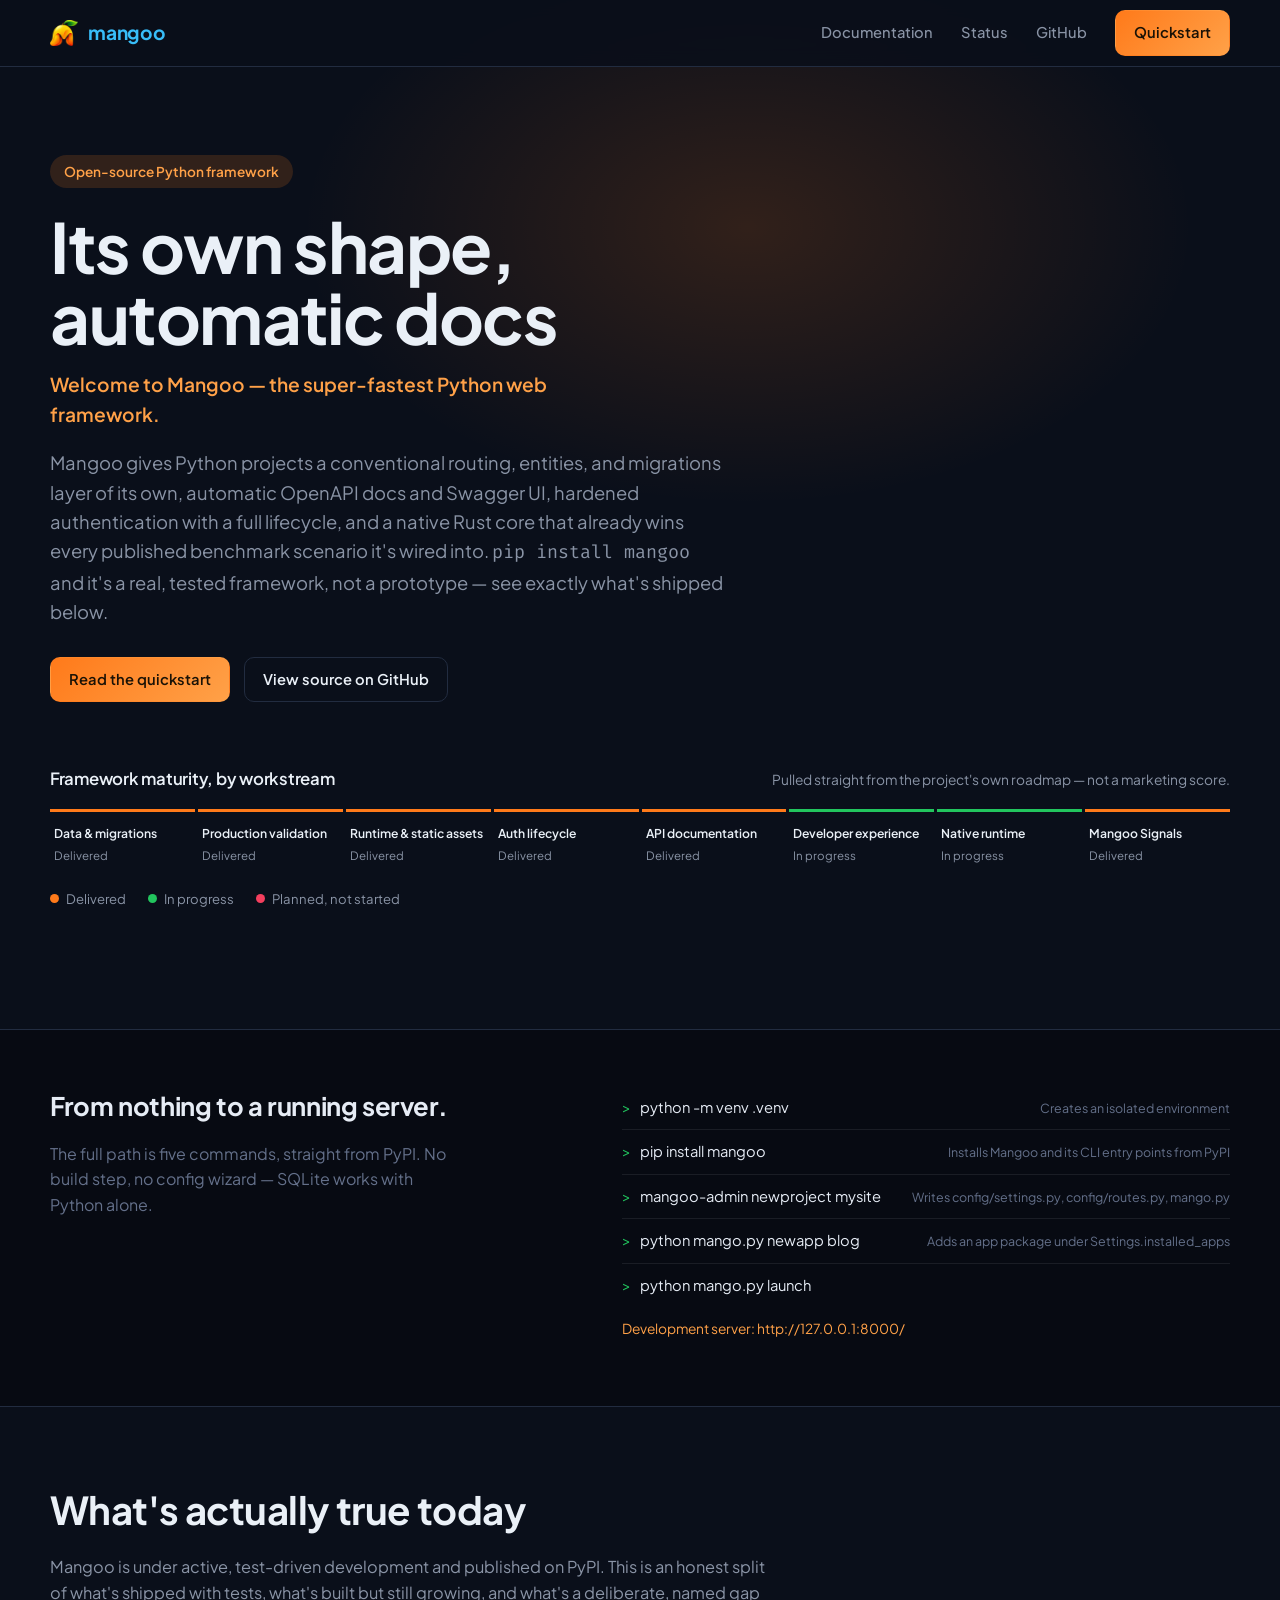
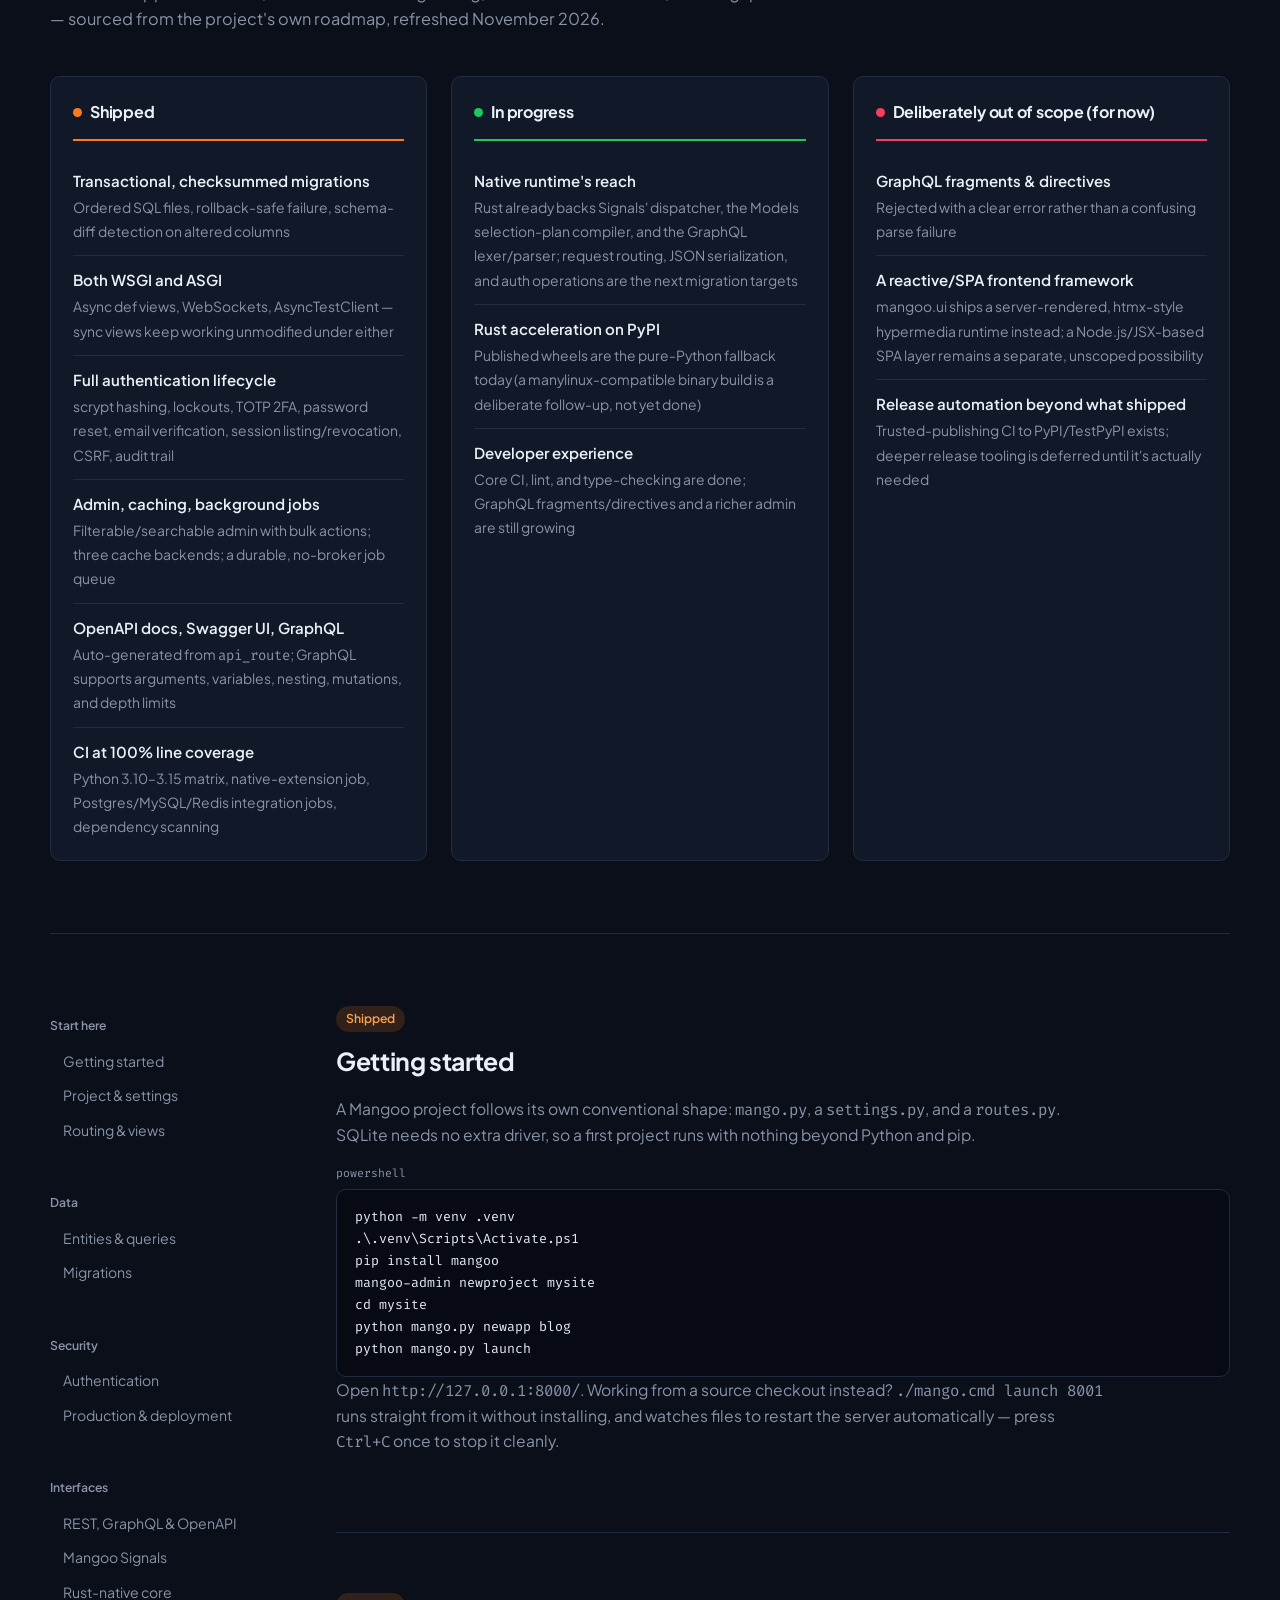
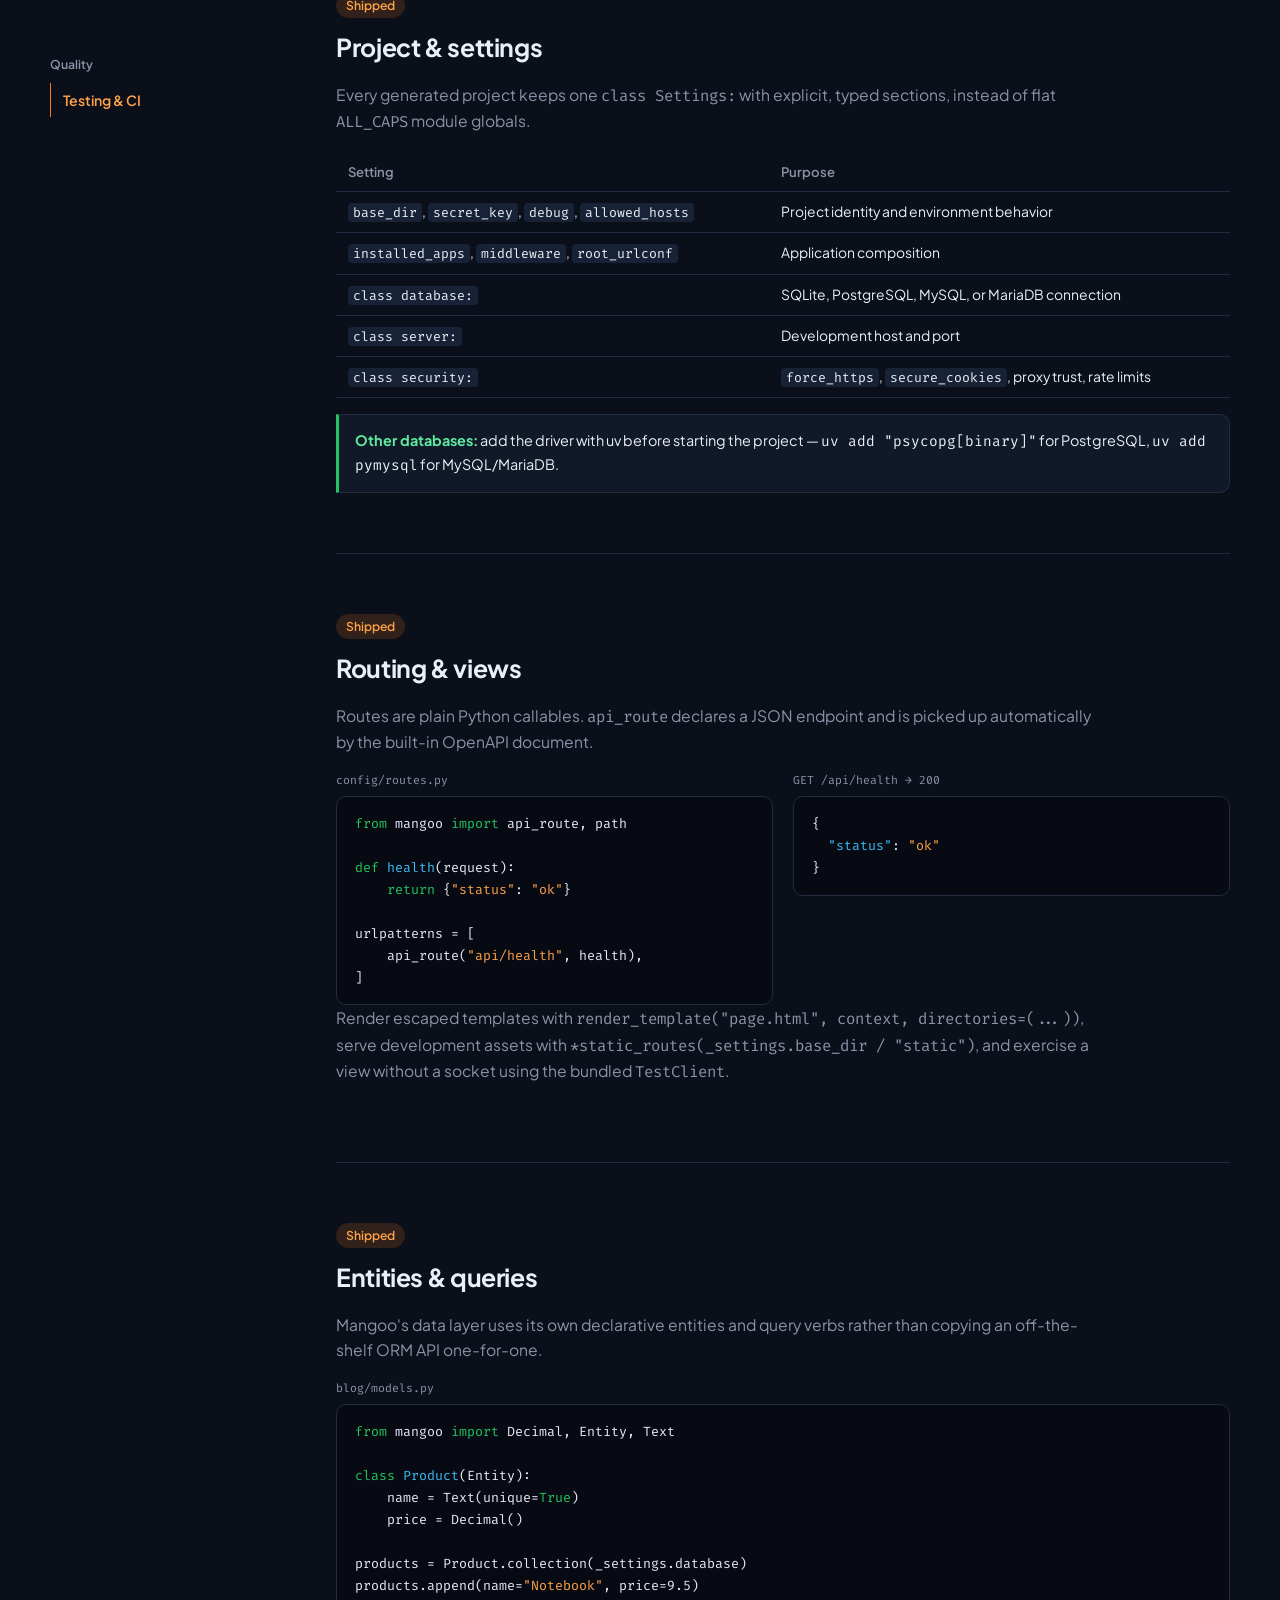
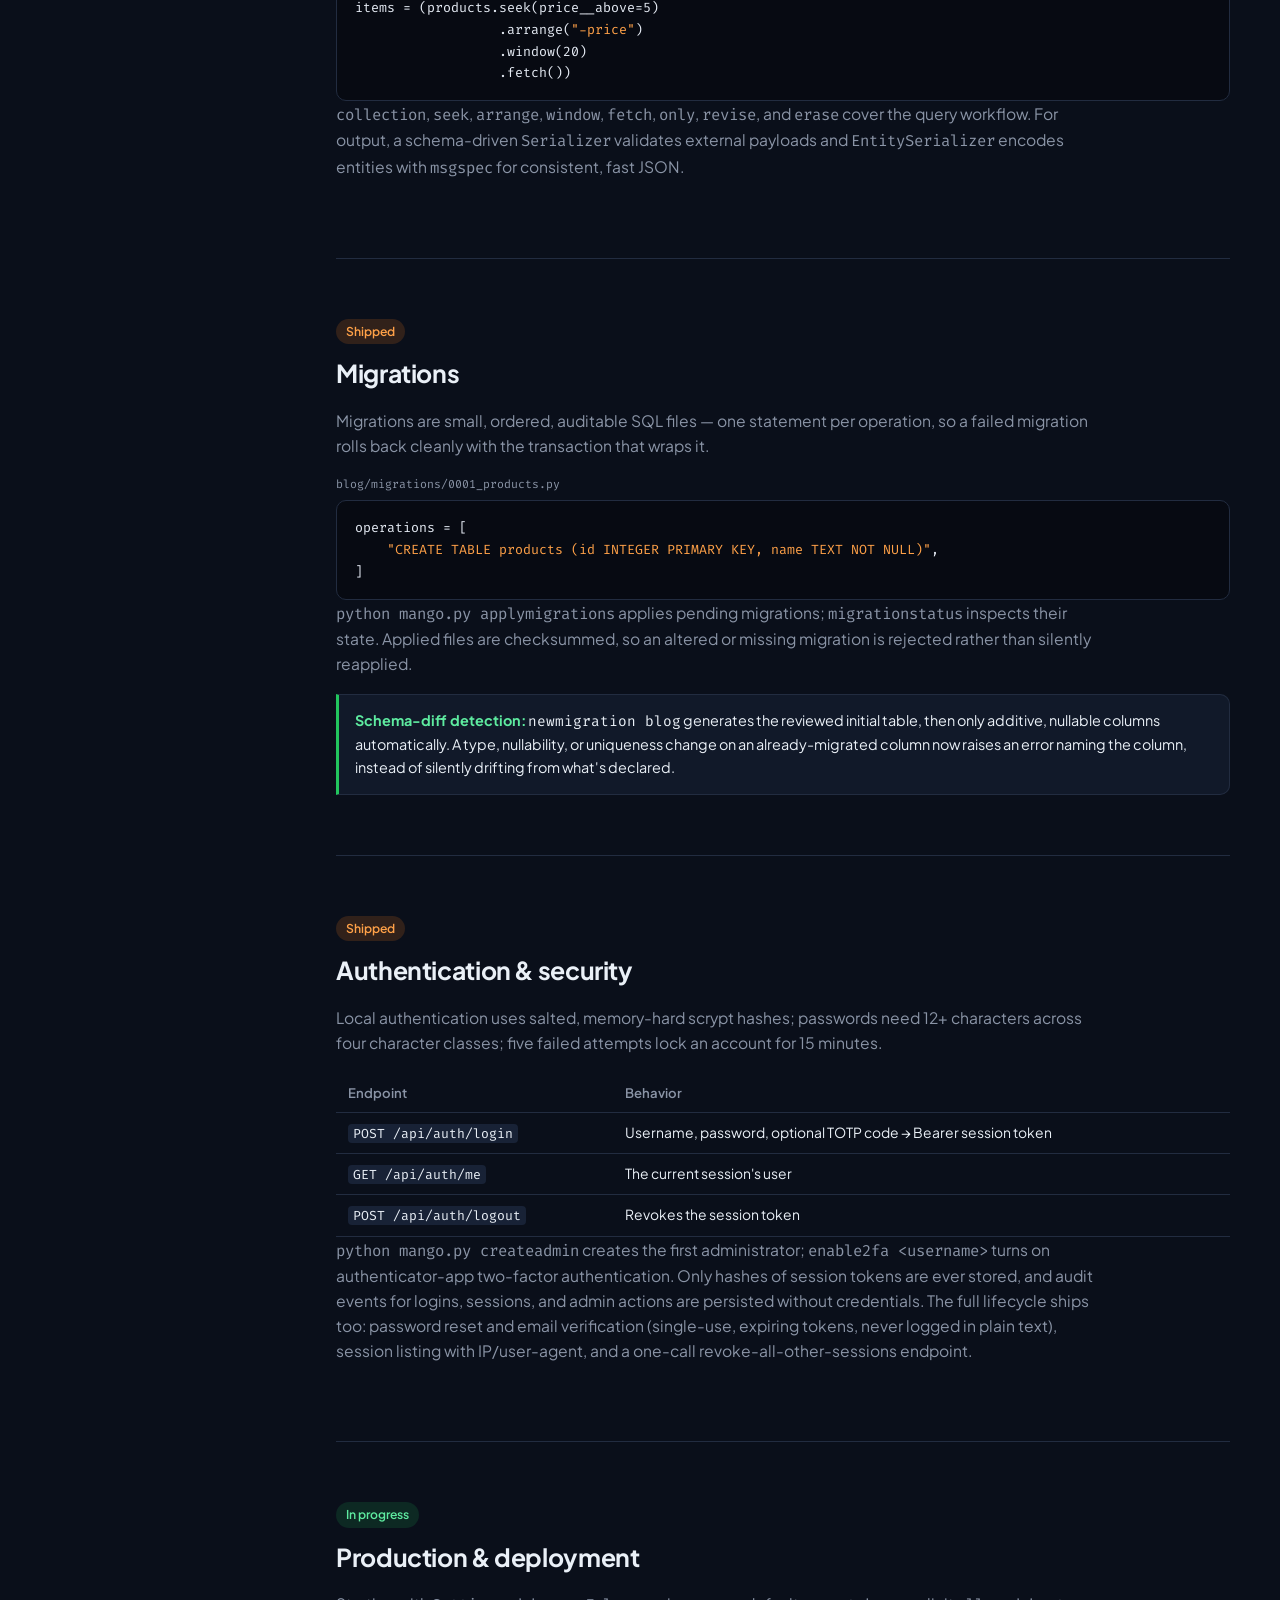
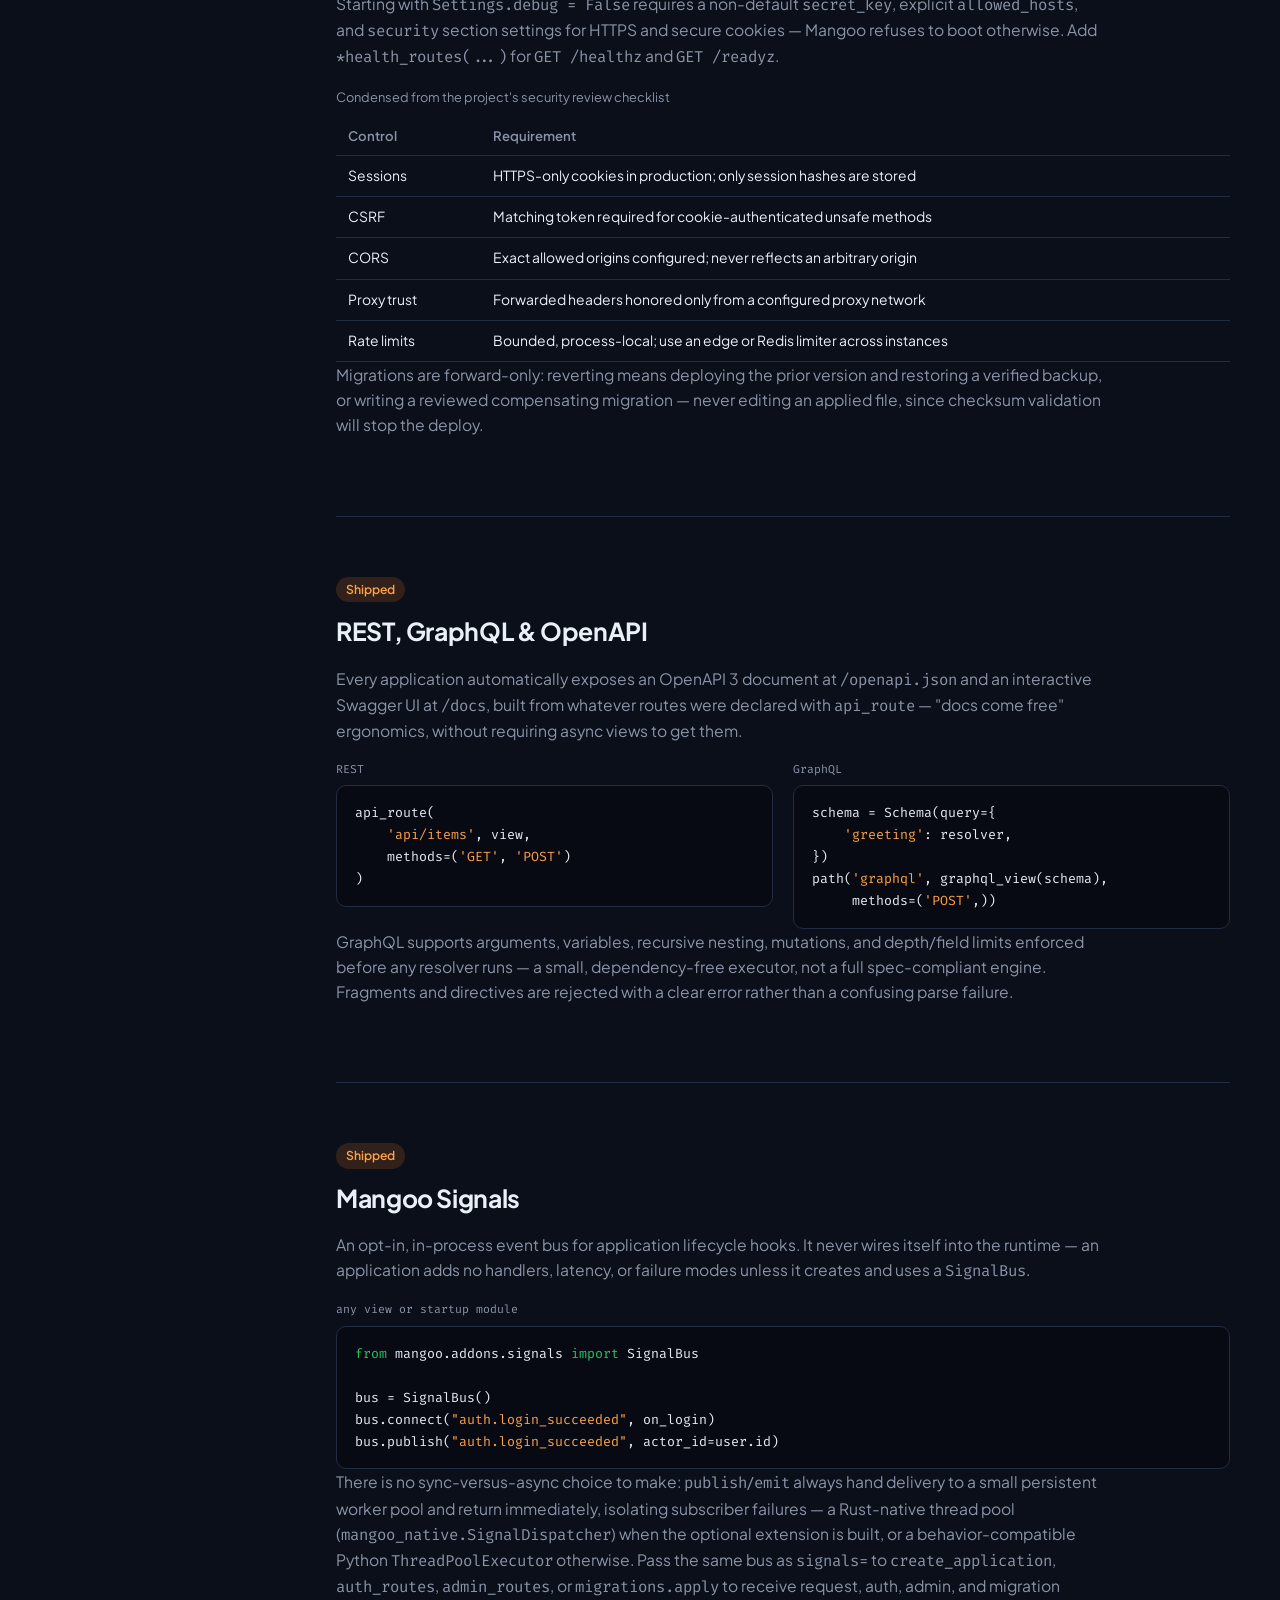
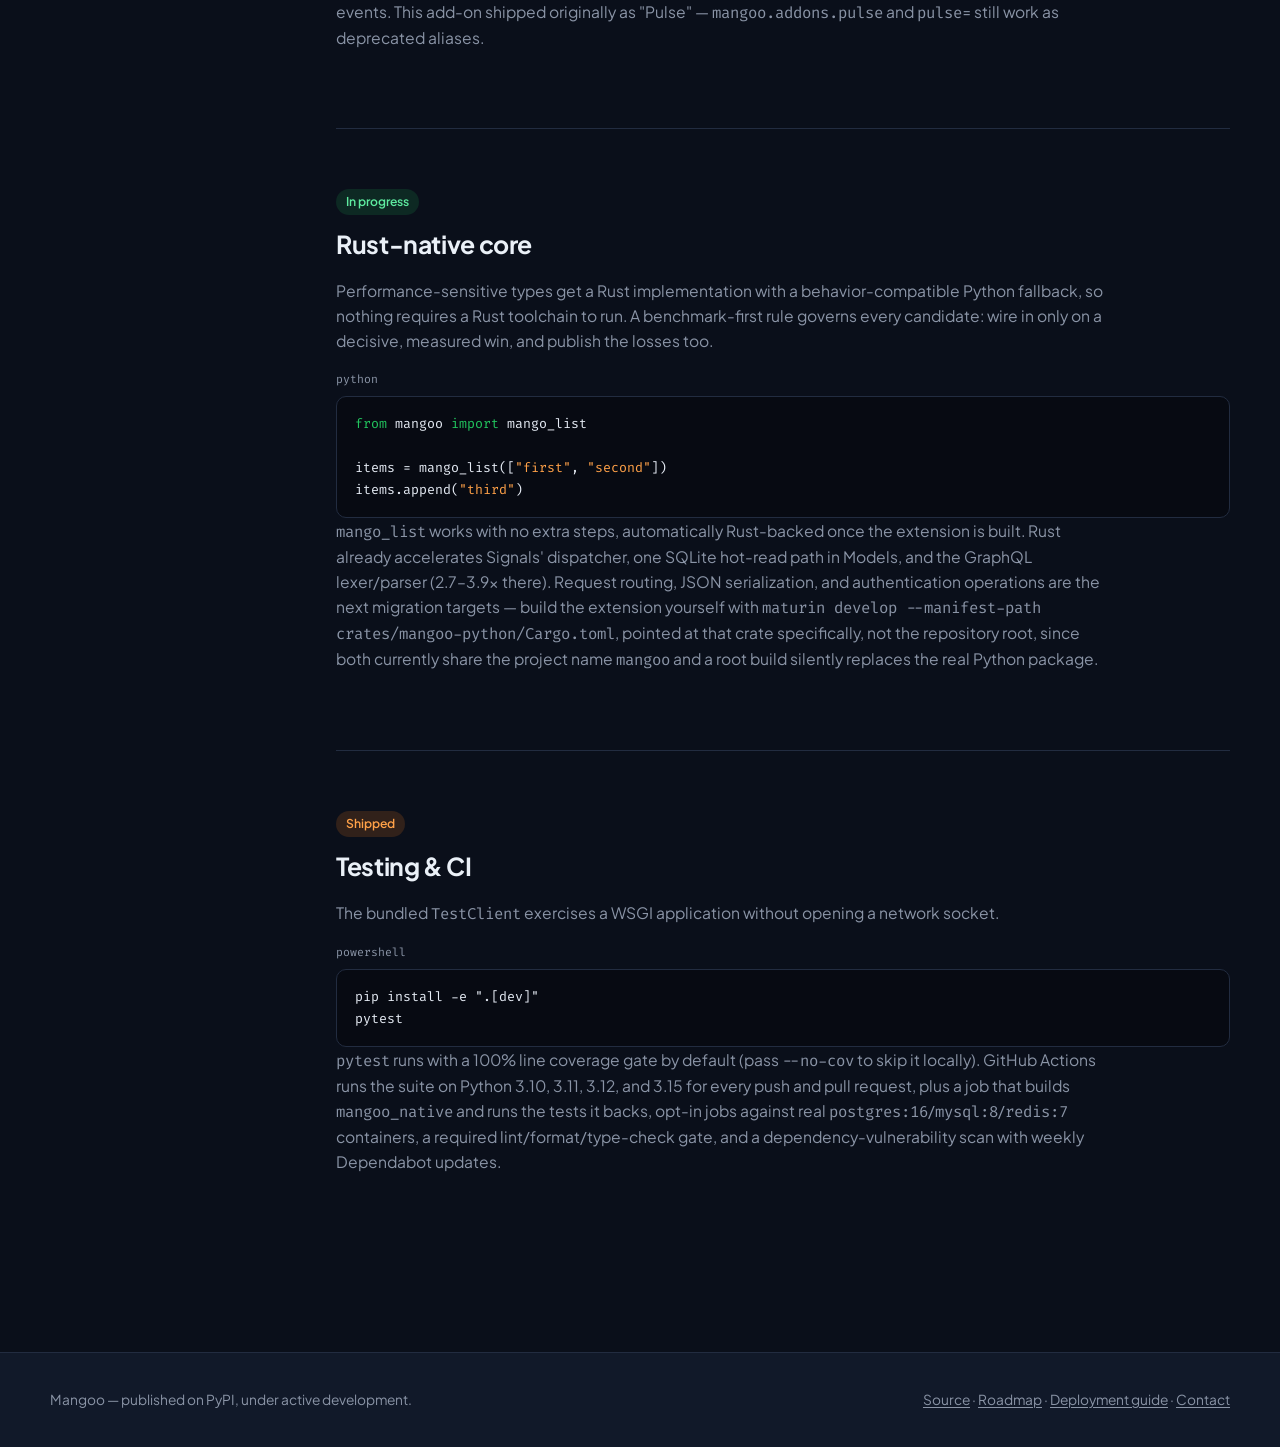
==== commit 3c206fd5: "design: differentiate palette and type from ponugotisudhakar.in The dark theme had landed almost exa" ====
--- a/index.html
+++ b/index.html
@@ -9,22 +9,26 @@
 <link rel="icon" type="image/png" href="assets/favicon.png">
 <link rel="preconnect" href="https://fonts.googleapis.com">
 <link rel="preconnect" href="https://fonts.gstatic.com" crossorigin>
-<link href="https://fonts.googleapis.com/css2?family=Space+Grotesk:wght@400;500;600;700&family=JetBrains+Mono:wght@400;500;600&display=swap" rel="stylesheet">
+<link href="https://fonts.googleapis.com/css2?family=Plus+Jakarta+Sans:wght@400;500;600;700;800&family=Fira+Code:wght@400;500;600&display=swap" rel="stylesheet">
 <style>
   /* ---------- tokens: dark-first developer-product site, in the
      register of reflex.dev / uv / angular.dev / react.dev -- deep
-     background, one confident mango accent, code-forward, minimal
+     background, one confident accent, code-forward, minimal
      decoration. Dark is the default; a light variant is offered for
-     prefers-color-scheme/manual toggle, same as those sites provide. ---------- */
+     prefers-color-scheme/manual toggle, same as those sites provide.
+     Cool navy background (not a neutral warm gray-black) and a vivid
+     saturated flame-orange (not a muted dusty terracotta) -- deliberately
+     distinct from the nearby "dark bg + warm accent + Space Grotesk"
+     combination that's become a genre default of its own. ---------- */
   :root{
-    --ink:#F2EDE4; --paper:#0D1117; --surface:#131A22; --surface-2:#1A222C;
-    --mango:#FF8A3D; --mango-strong:#FFA668; --mango-tint:rgba(255,138,61,.14);
-    --leaf:#34D399; --leaf-strong:#6EE7B7; --leaf-tint:rgba(52,211,153,.14);
-    --stamp:#5B9DF9; --stamp-strong:#8CBBFB; --stamp-tint:rgba(91,157,249,.14);
-    --rind:#F87171; --rind-tint:rgba(248,113,113,.14);
-    --line:#232B36; --muted:#8B96A5;
-    --code-bg:#090C10; --code-ink:#E8EDF2; --code-mut:#6B7685; --code-str:#FFA668; --code-kw:#34D399; --code-fn:#5B9DF9;
-    --focus:#5B9DF9;
+    --ink:#EAF0F7; --paper:#0A0F1A; --surface:#111929; --surface-2:#182236;
+    --mango:#FF7A1A; --mango-strong:#FFA148; --mango-tint:rgba(255,122,26,.16);
+    --leaf:#22C55E; --leaf-strong:#5EEBA0; --leaf-tint:rgba(34,197,94,.14);
+    --stamp:#38BDF8; --stamp-strong:#7DD3FC; --stamp-tint:rgba(56,189,248,.14);
+    --rind:#F43F5E; --rind-tint:rgba(244,63,94,.14);
+    --line:#222C40; --muted:#8A94A6;
+    --code-bg:#070A12; --code-ink:#E6ECF5; --code-mut:#64708A; --code-str:#FFA148; --code-kw:#22C55E; --code-fn:#38BDF8;
+    --focus:#38BDF8;
     --radius:10px;
   }
   /* Dark is the unconditional default, matching the reference sites'
@@ -34,13 +38,13 @@
      and would otherwise silently override the intended dark-first
      identity for a large share of visitors). */
   :root[data-theme="light"]{
-    --ink:#0D1117; --paper:#FFFFFF; --surface:#F6F8FA; --surface-2:#EBEEF1;
-    --mango:#E8691A; --mango-strong:#C2550F; --mango-tint:rgba(232,105,26,.10);
-    --leaf:#0F9D63; --leaf-strong:#0B7A4D; --leaf-tint:rgba(15,157,99,.10);
-    --stamp:#2563EB; --stamp-strong:#1D4FC4; --stamp-tint:rgba(37,99,235,.10);
+    --ink:#0A0F1A; --paper:#FFFFFF; --surface:#F3F5F9; --surface-2:#E7EBF2;
+    --mango:#E8640A; --mango-strong:#C2530A; --mango-tint:rgba(232,100,10,.10);
+    --leaf:#15803D; --leaf-strong:#0F6B30; --leaf-tint:rgba(21,128,61,.10);
+    --stamp:#0284C7; --stamp-strong:#026AA2; --stamp-tint:rgba(2,132,199,.10);
     --rind:#DC2626; --rind-tint:rgba(220,38,38,.10);
-    --line:#E2E5E9; --muted:#5B6672;
-    --focus:#2563EB;
+    --line:#DCE1EA; --muted:#5B6578;
+    --focus:#0284C7;
   }
 
   /* ---------- reset & base ---------- */
@@ -50,13 +54,13 @@
   @media (prefers-reduced-motion: reduce){ html{scroll-behavior:auto;} *{animation-duration:0.001ms !important; transition-duration:0.001ms !important;} }
   body{
     margin:0; background:var(--paper); color:var(--ink);
-    font-family:"Space Grotesk", ui-sans-serif, system-ui, sans-serif;
+    font-family:"Plus Jakarta Sans", ui-sans-serif, system-ui, sans-serif;
     font-size:16px; line-height:1.6;
   }
-  h1,h2,h3{font-family:"Space Grotesk", ui-sans-serif, system-ui, sans-serif; text-wrap:balance; margin:0; color:var(--ink); font-weight:700; letter-spacing:-.015em;}
+  h1,h2,h3{font-family:"Plus Jakarta Sans", ui-sans-serif, system-ui, sans-serif; text-wrap:balance; margin:0; color:var(--ink); font-weight:700; letter-spacing:-.015em;}
   a{color:var(--stamp); text-decoration-thickness:1px; text-underline-offset:2px;}
   a:focus-visible, button:focus-visible, summary:focus-visible{outline:2px solid var(--focus); outline-offset:3px; border-radius:4px;}
-  code, pre, .mono{font-family:"JetBrains Mono", ui-monospace, Consolas, monospace; font-variant-numeric:tabular-nums;}
+  code, pre, .mono{font-family:"Fira Code", ui-monospace, Consolas, monospace; font-variant-numeric:tabular-nums;}
   img,svg{display:block; max-width:100%;}
   .wrap{width:min(1180px, calc(100% - 48px)); margin:0 auto;}
   .visually-hidden{position:absolute; width:1px; height:1px; overflow:hidden; clip:rect(0 0 0 0); white-space:nowrap;}
@@ -149,7 +153,7 @@
 
   pre{background:var(--code-bg); color:var(--code-ink); margin:0; padding:16px 18px; border-radius:var(--radius); overflow-x:auto; font-size:.83rem; line-height:1.65; border:1px solid var(--line);}
   pre .kw{color:var(--code-kw);} pre .fn{color:var(--code-fn);} pre .str{color:var(--code-str);} pre .mut{color:var(--code-mut);}
-  .snippet-label{font-family:"JetBrains Mono"; font-size:.72rem; color:var(--muted); margin-bottom:6px;}
+  .snippet-label{font-family:"Fira Code"; font-size:.72rem; color:var(--muted); margin-bottom:6px;}
   .callout{background:var(--surface); border:1px solid var(--line); border-left:3px solid var(--leaf); padding:14px 16px; font-size:.9rem; border-radius:0 var(--radius) var(--radius) 0; margin-top:16px;}
   .callout strong{color:var(--leaf-strong);}
 
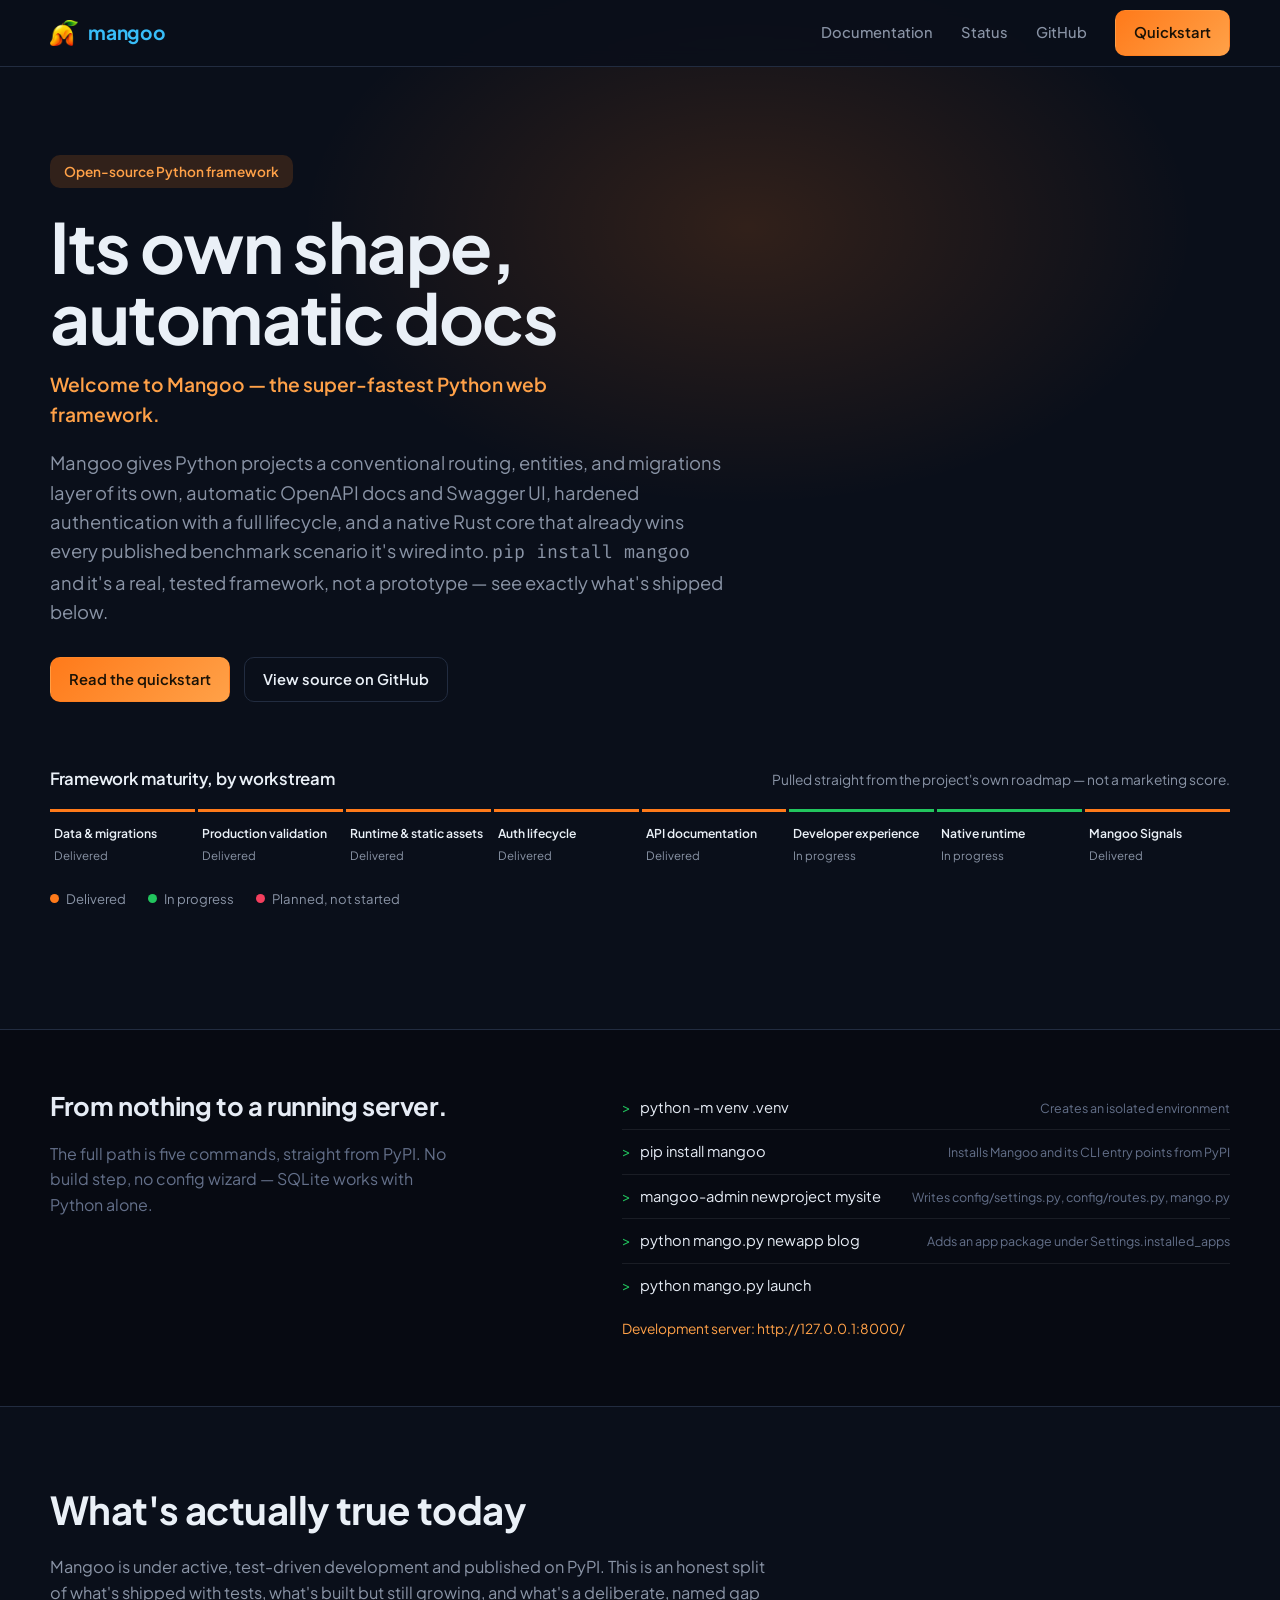
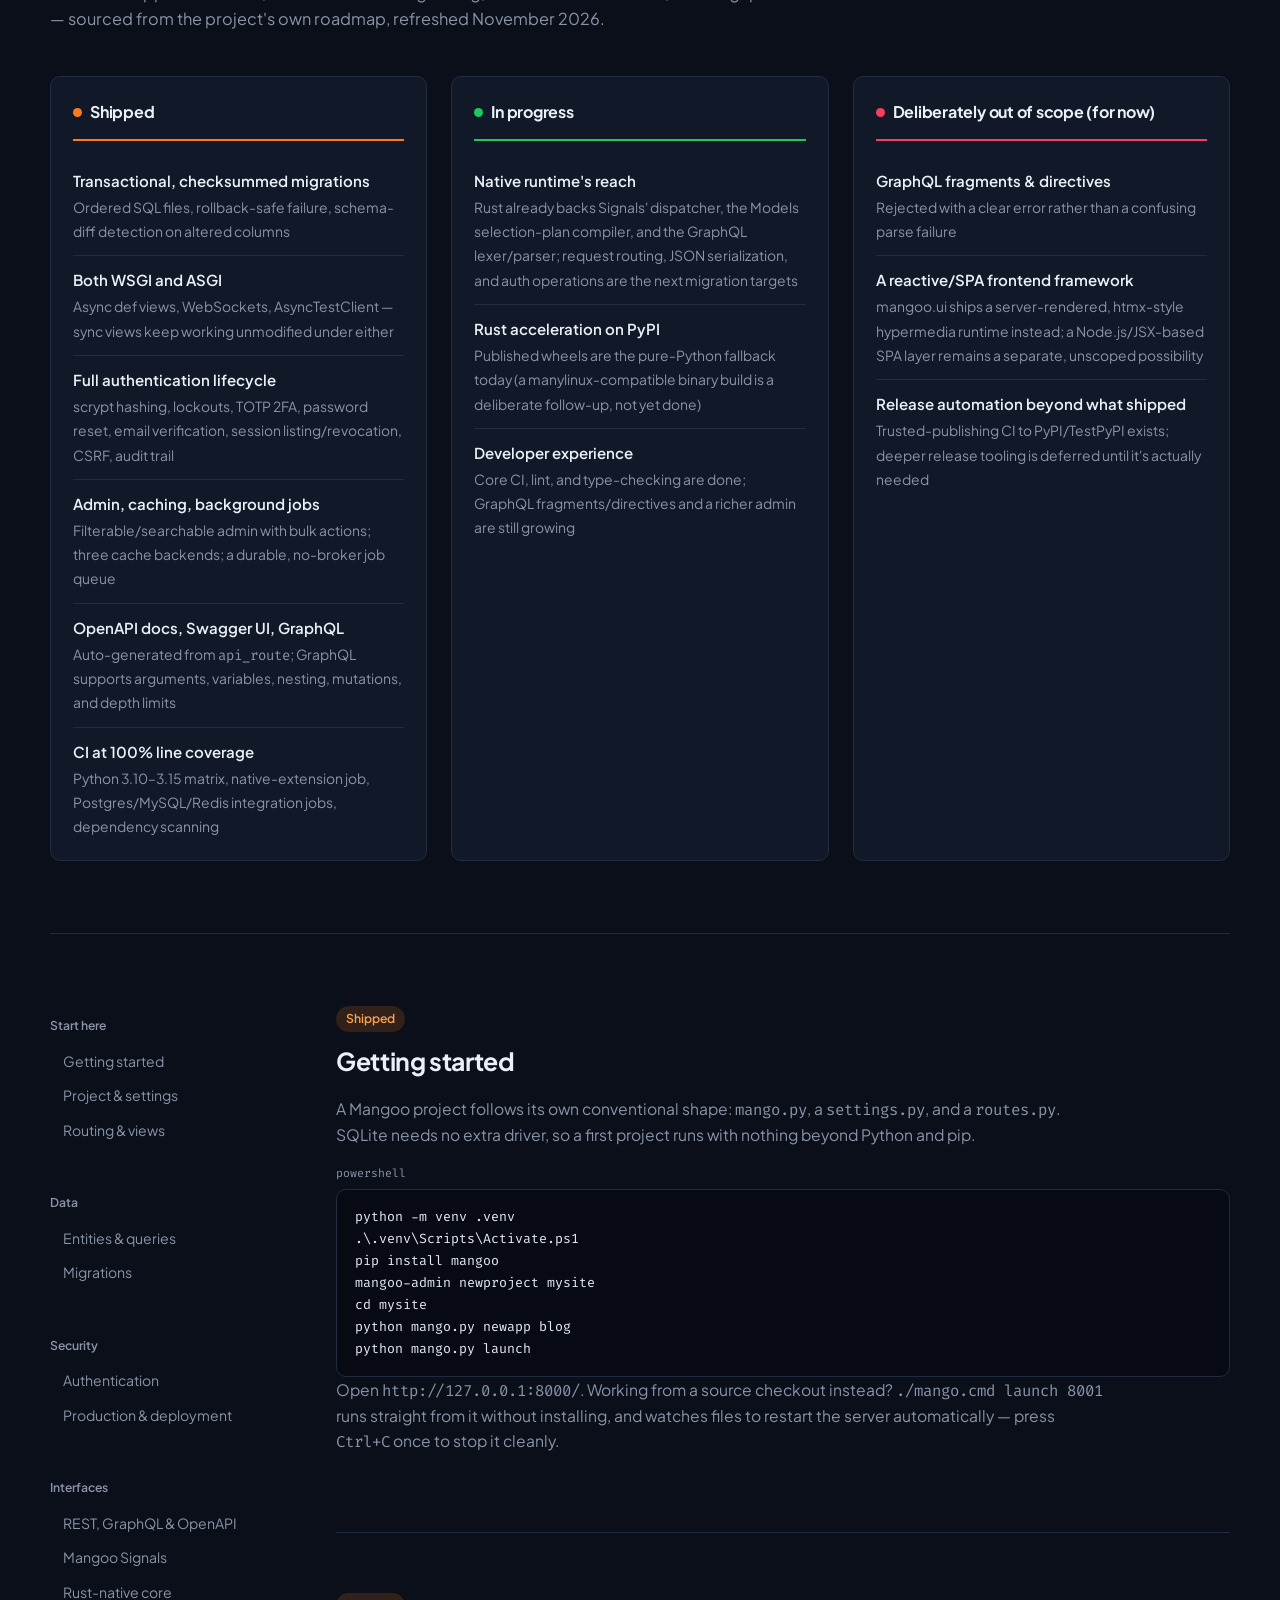
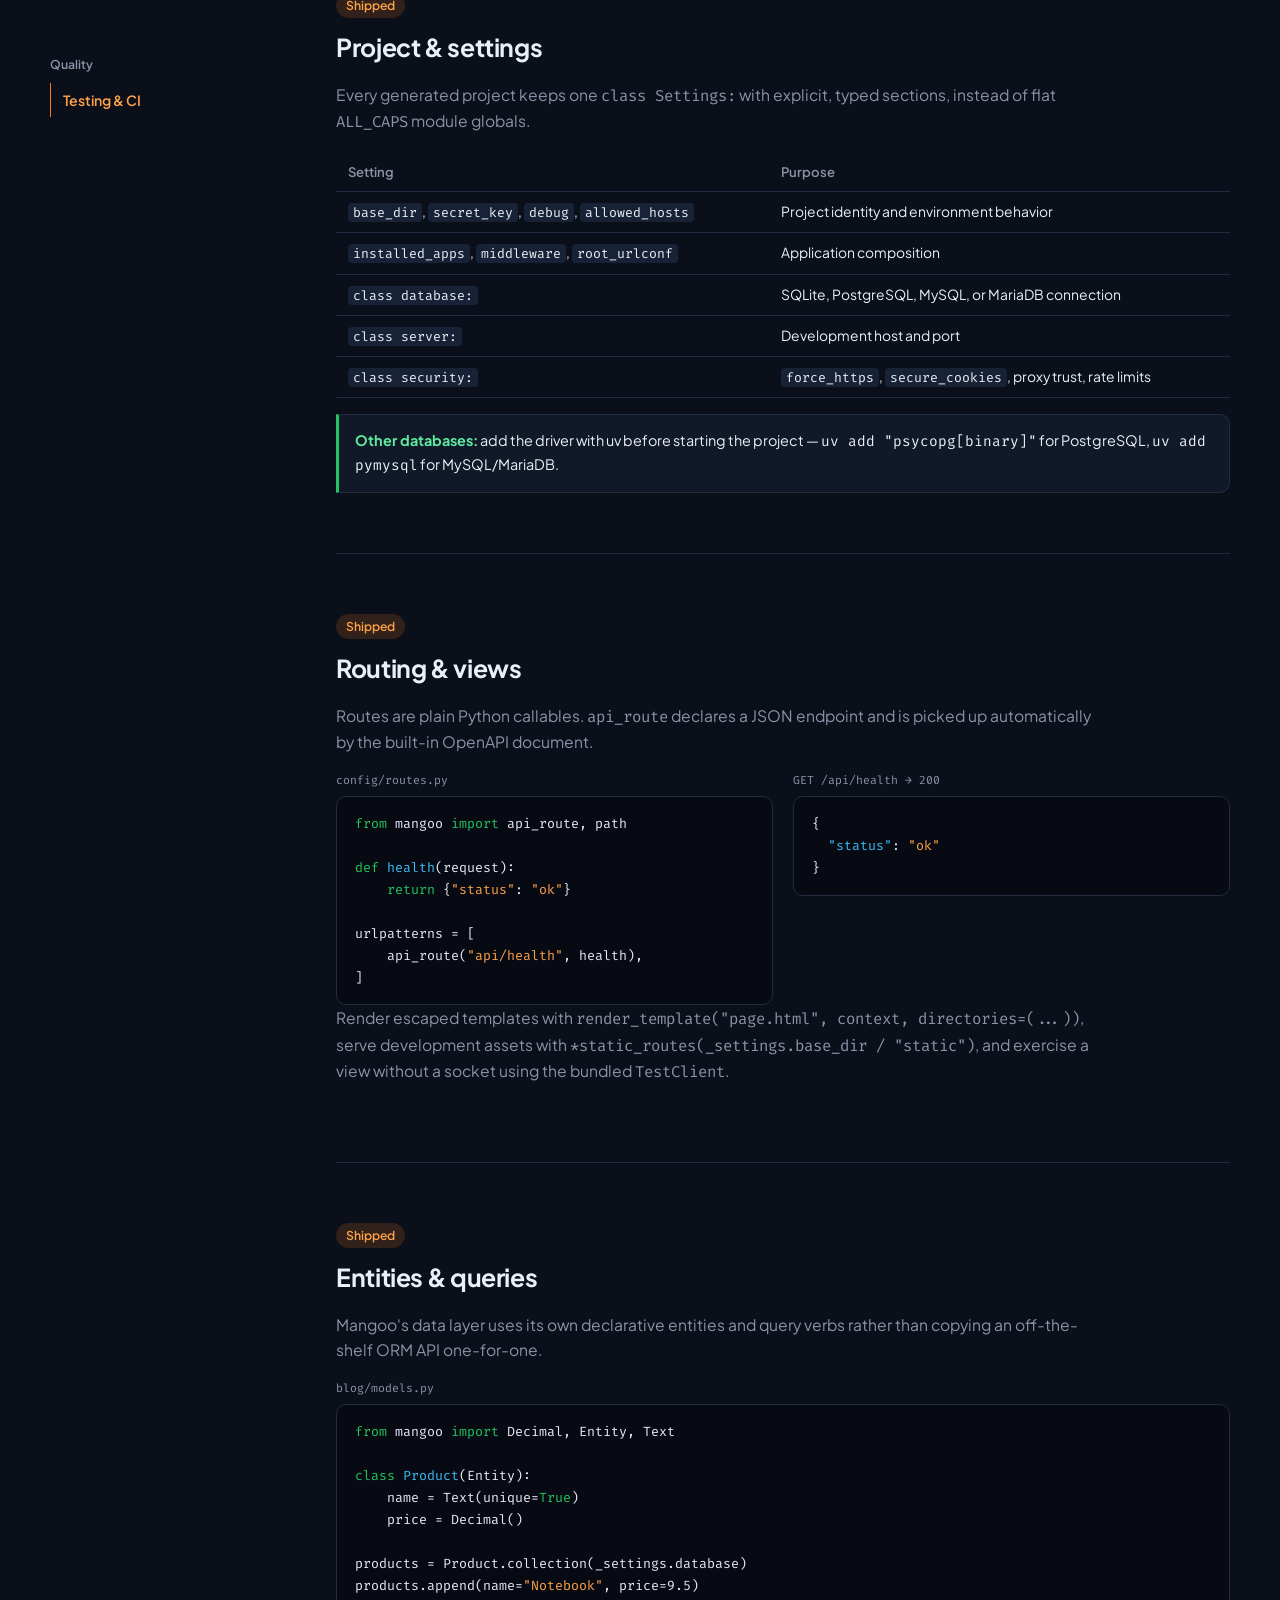
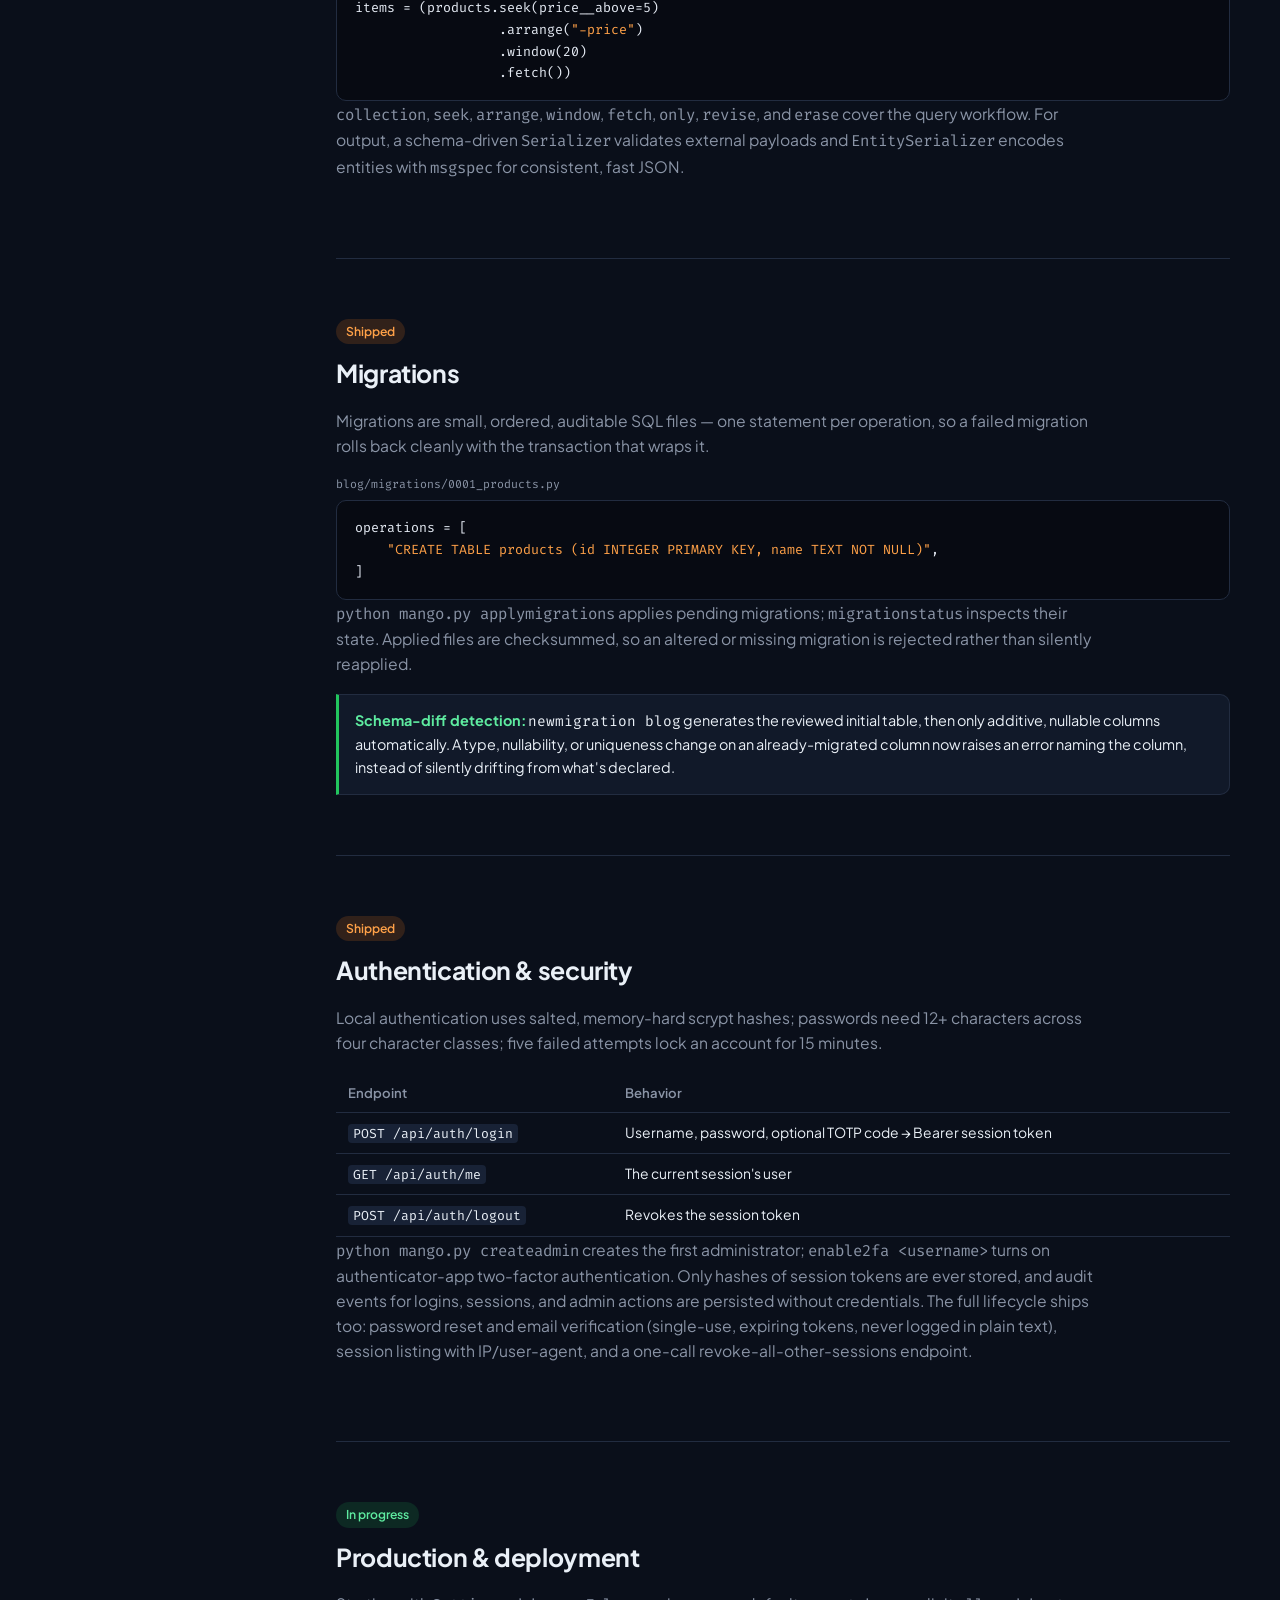
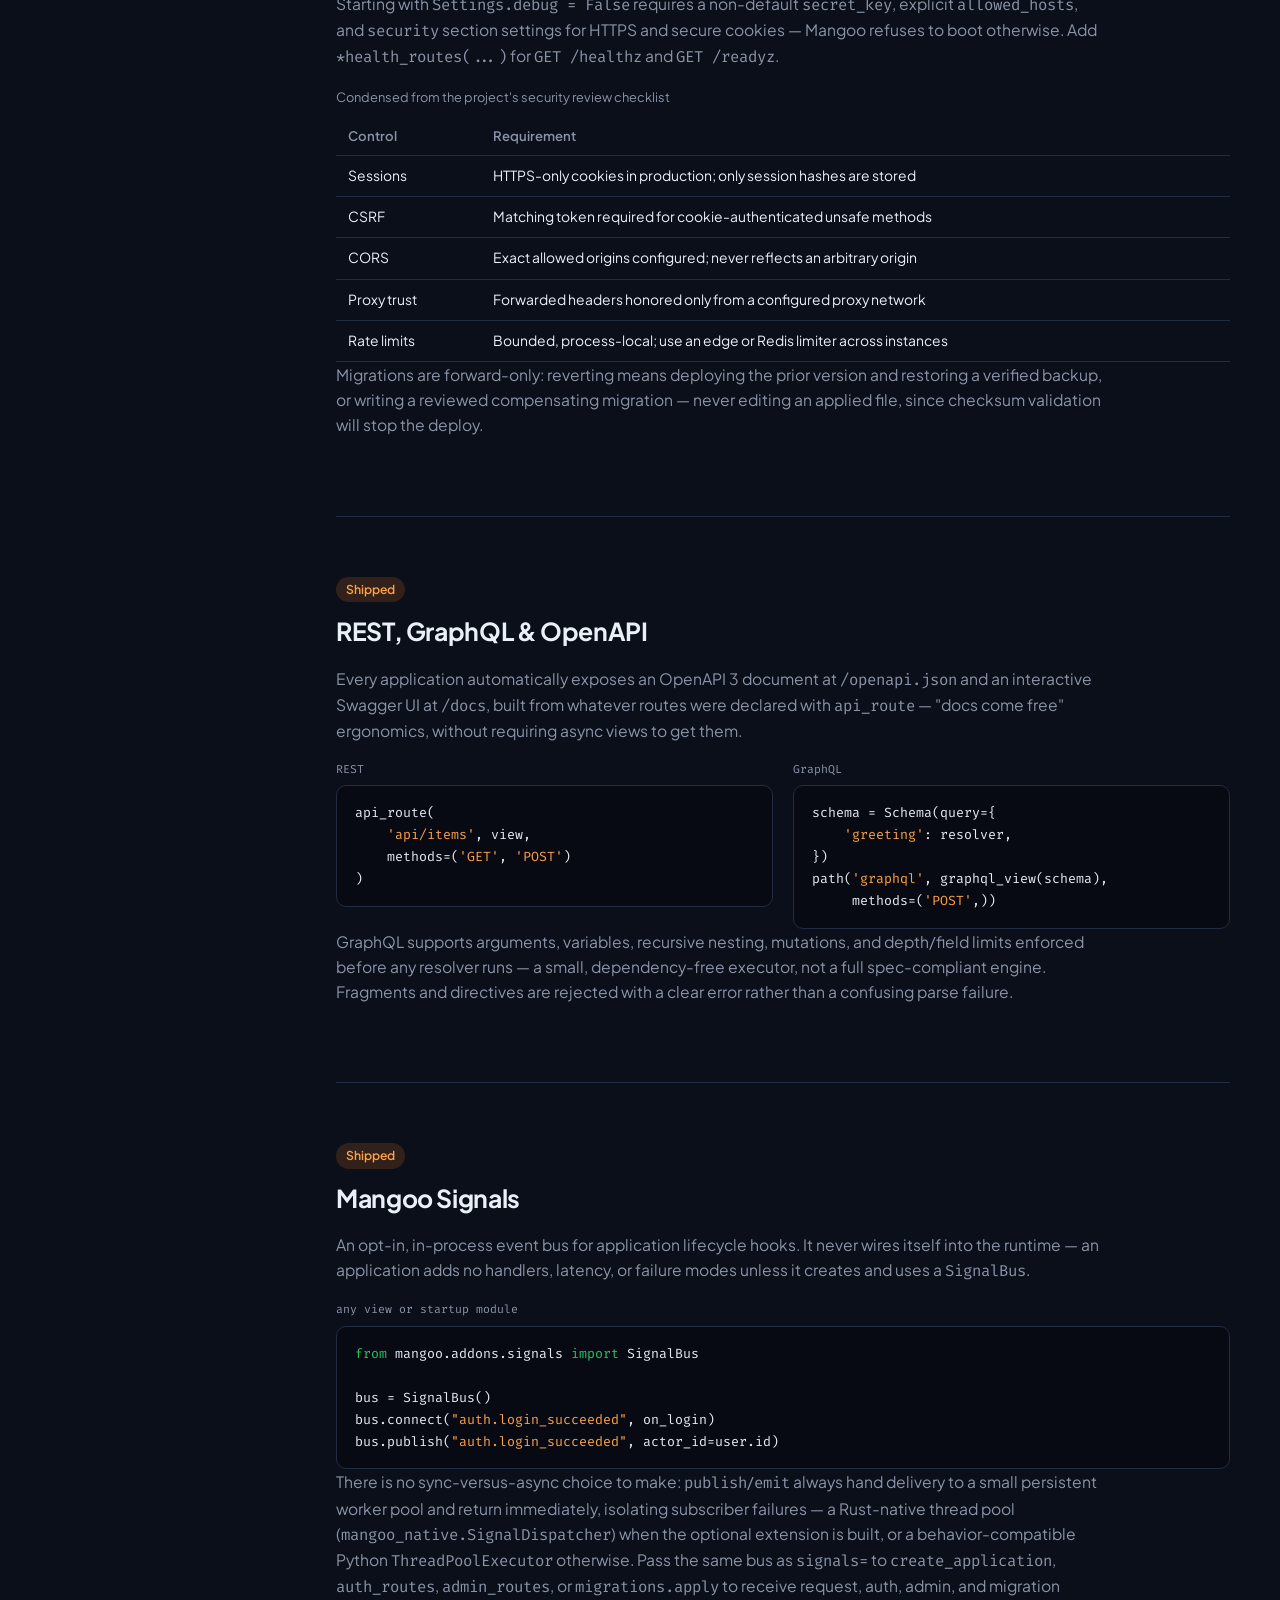
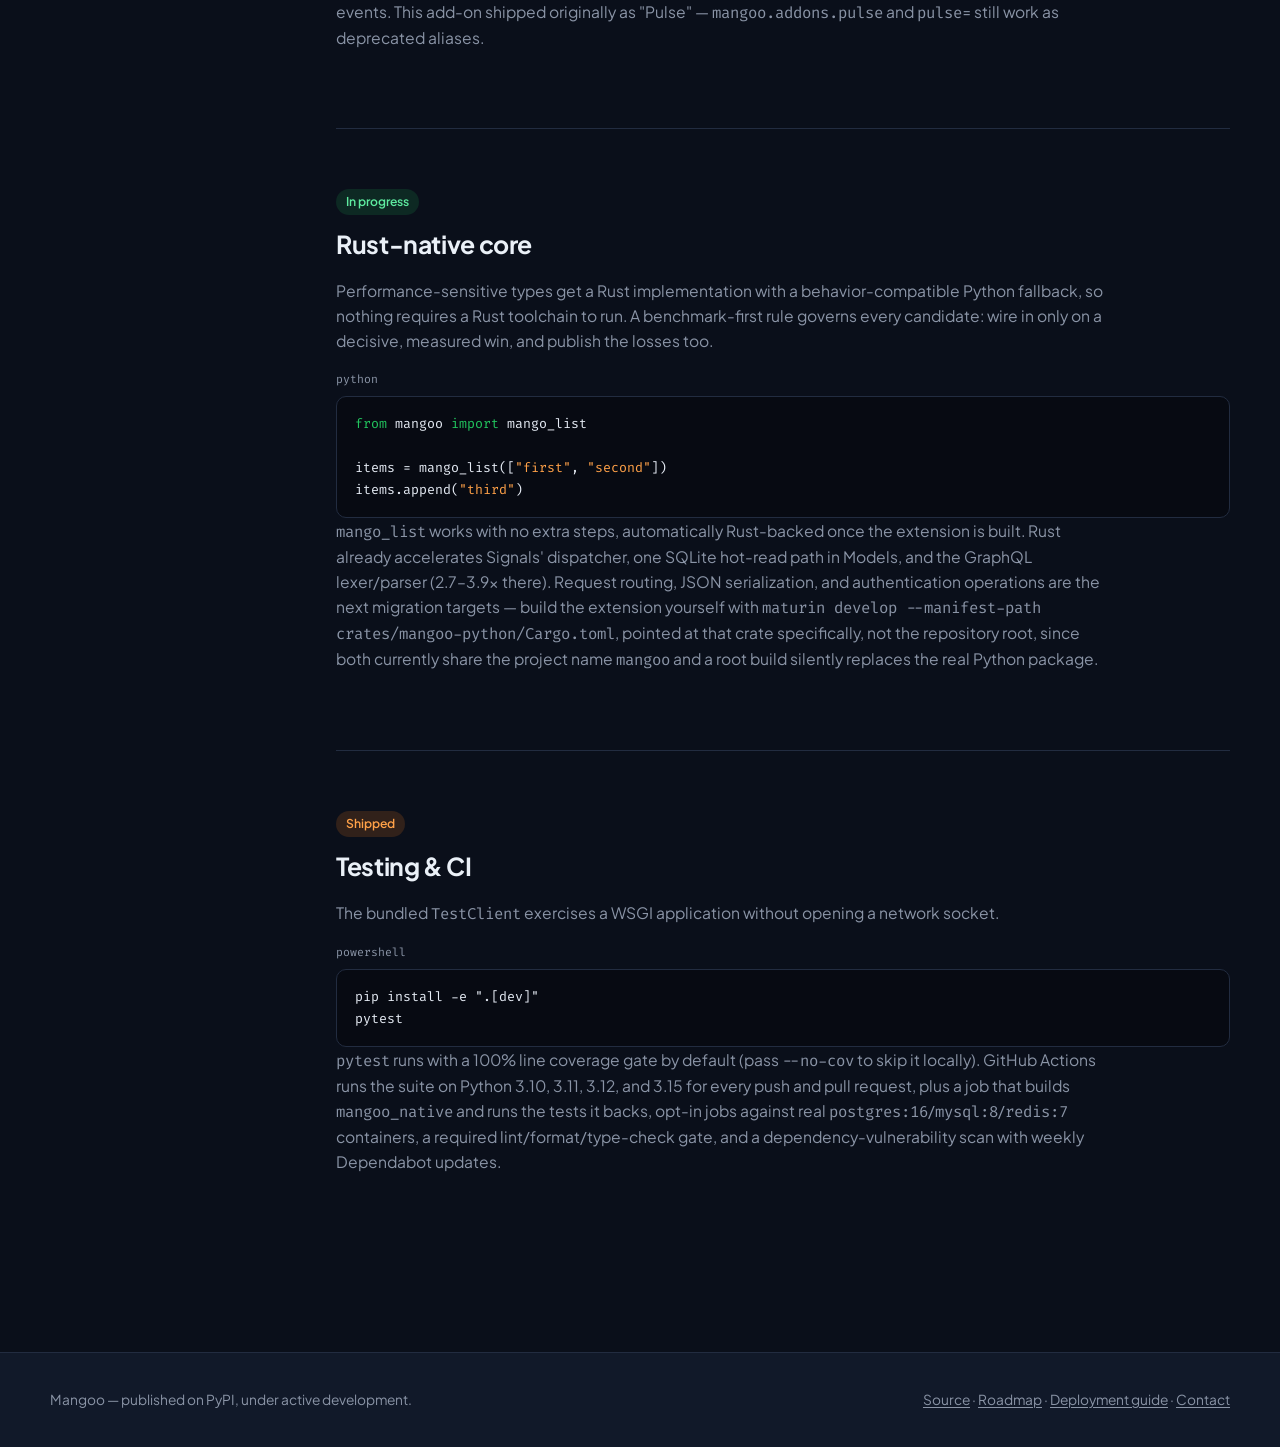
==== commit 6ec07c10: "fix: differentiate light mode from ponugotisudhakar.in too The dark-mode fix wasn't enough -- in lig" ====
--- a/index.html
+++ b/index.html
@@ -30,6 +30,12 @@
     --code-bg:#070A12; --code-ink:#E6ECF5; --code-mut:#64708A; --code-str:#FFA148; --code-kw:#22C55E; --code-fn:#38BDF8;
     --focus:#38BDF8;
     --radius:10px;
+    /* A warm glow reads fine against a near-black page -- it's the
+       dark mode's whole point -- but the same warm tint washed over a
+       white light-mode background turns it pale cream/pink, landing
+       on the exact "warm off-white + orange" look this is meant to
+       avoid. Light mode gets a cool, barely-there glow instead. */
+    --glow:var(--mango-tint);
   }
   /* Dark is the unconditional default, matching the reference sites'
      own behavior -- a manual [data-theme="light"] toggle is the only
@@ -45,6 +51,7 @@
     --rind:#DC2626; --rind-tint:rgba(220,38,38,.10);
     --line:#DCE1EA; --muted:#5B6578;
     --focus:#0284C7;
+    --glow:rgba(2,132,199,.05);
   }
 
   /* ---------- reset & base ---------- */
@@ -81,8 +88,8 @@
 
   /* ---------- hero ---------- */
   .hero{padding:88px 0 48px; position:relative;}
-  .hero::before{content:""; position:absolute; top:-120px; left:50%; width:900px; height:560px; transform:translateX(-38%); background:radial-gradient(ellipse at center, var(--mango-tint), transparent 70%); pointer-events:none; z-index:-1;}
-  .eyebrow{display:inline-flex; align-items:center; gap:8px; font-weight:600; font-size:.85rem; color:var(--mango-strong); background:var(--mango-tint); border-radius:999px; padding:6px 14px; margin-bottom:22px;}
+  .hero::before{content:""; position:absolute; top:-120px; left:50%; width:900px; height:560px; transform:translateX(-38%); background:radial-gradient(ellipse at center, var(--glow), transparent 70%); pointer-events:none; z-index:-1;}
+  .eyebrow{display:inline-flex; align-items:center; gap:8px; font-weight:600; font-size:.85rem; color:var(--mango-strong); background:var(--mango-tint); border-radius:var(--radius); padding:6px 14px; margin-bottom:22px;}
   h1.headline{font-size:clamp(2.6rem, 5.4vw, 4.4rem); font-weight:700; line-height:1.03; letter-spacing:-.02em; max-width:19ch;}
   .welcome{font-weight:600; font-size:1.2rem; color:var(--mango-strong); margin:16px 0 0; max-width:42ch;}
   .lead{font-size:1.15rem; color:var(--muted); max-width:52ch; margin:18px 0 30px;}
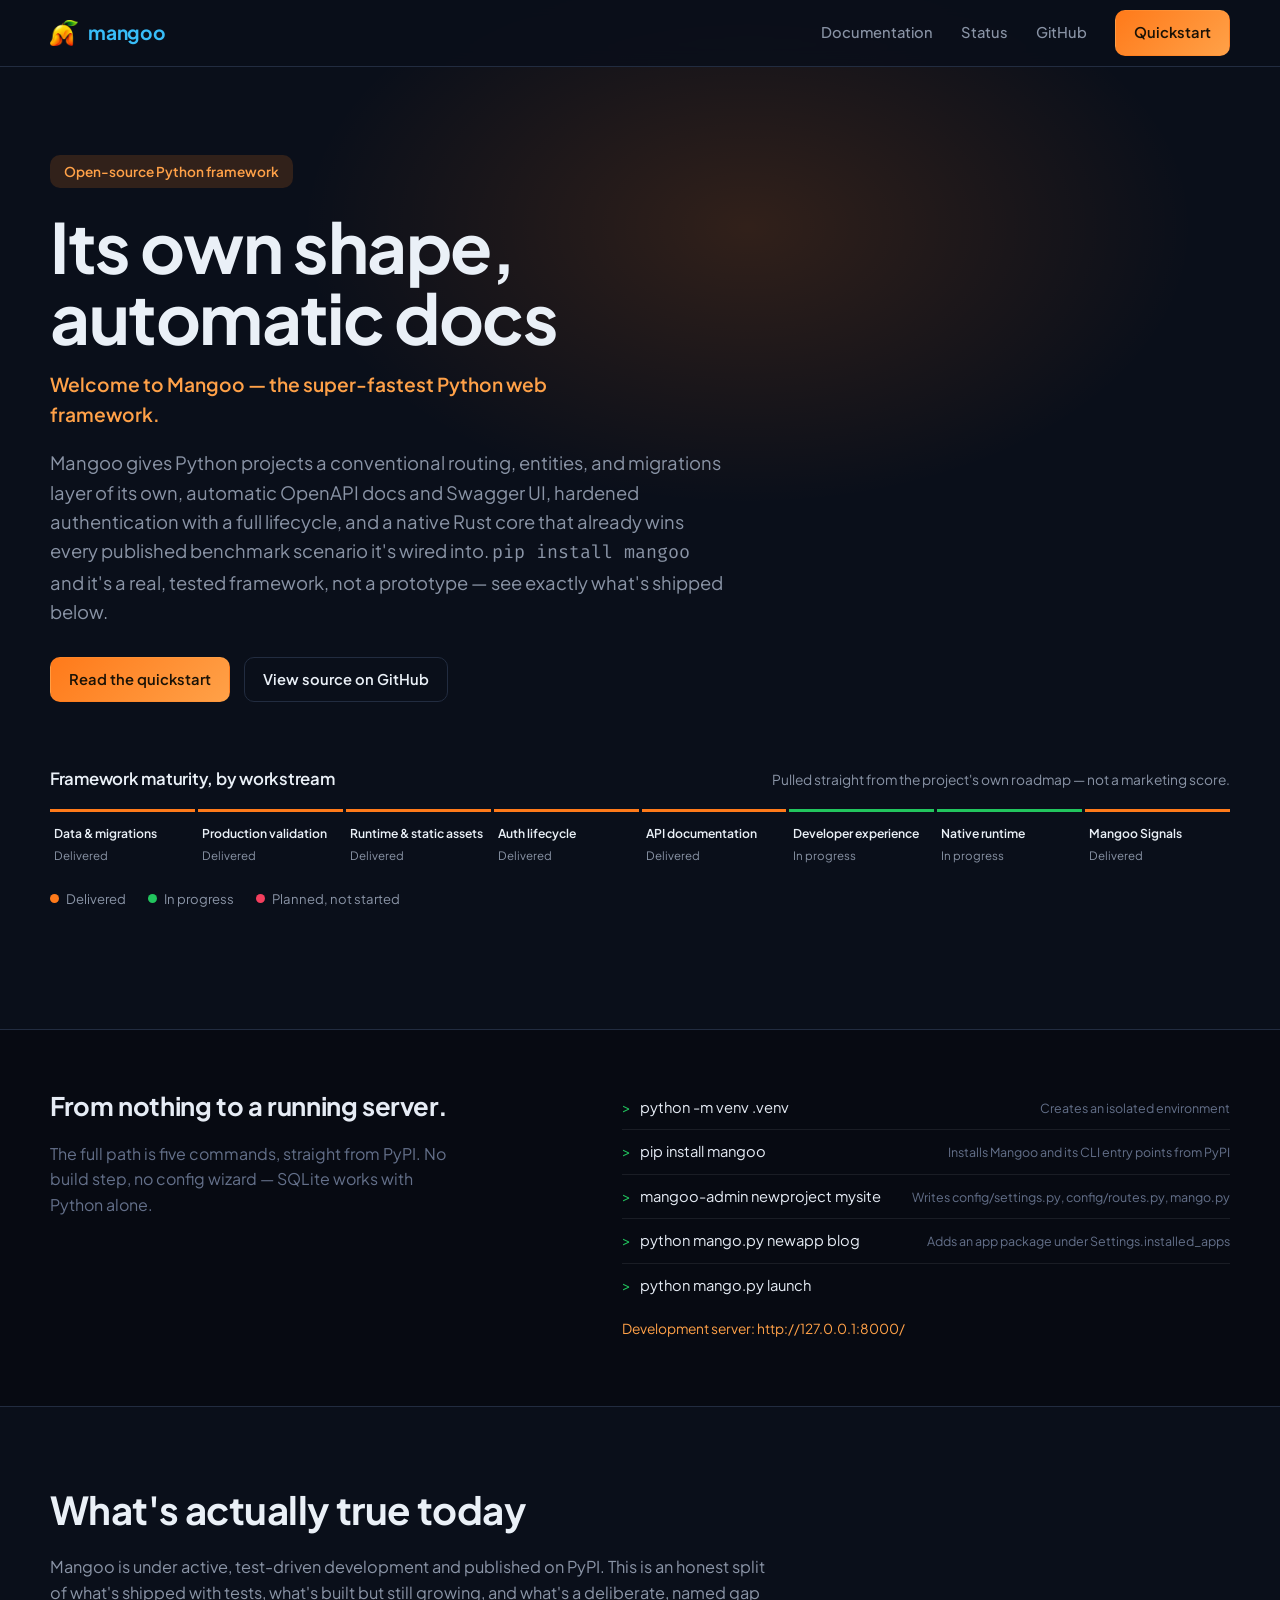
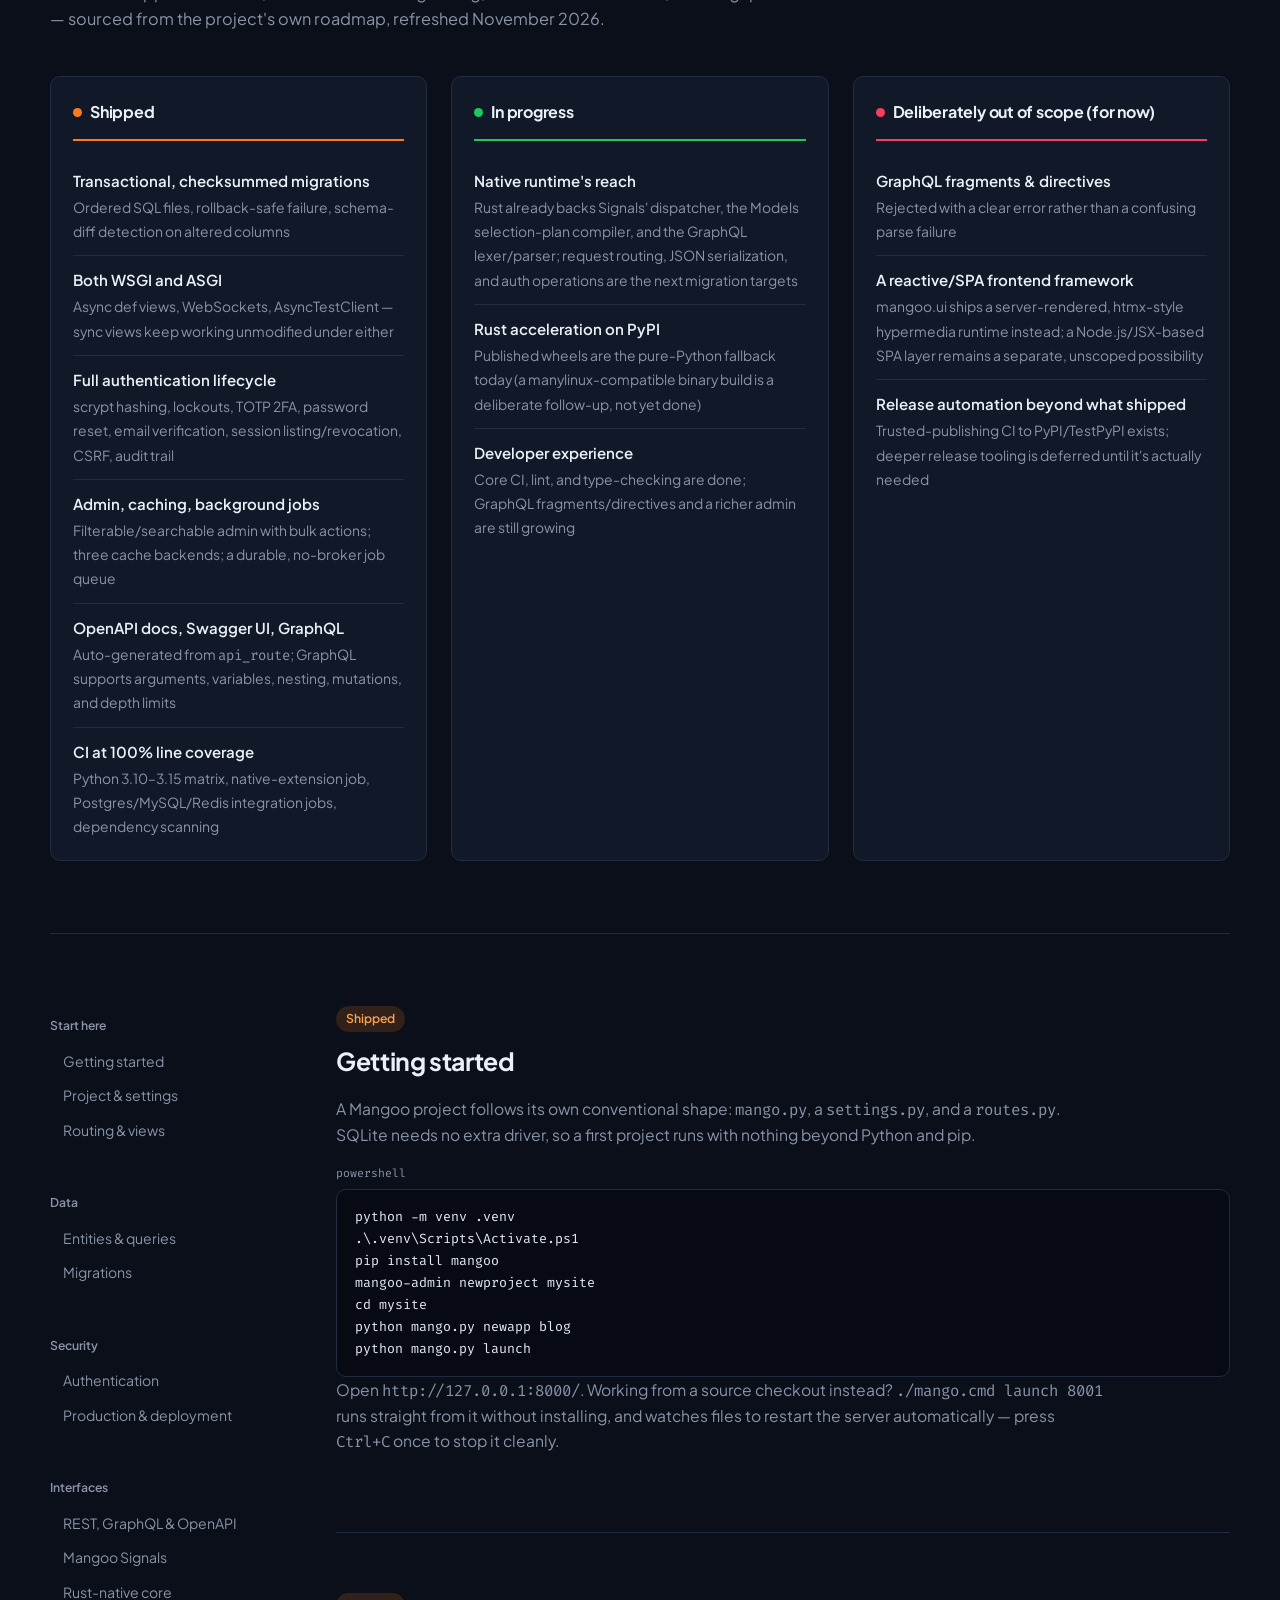
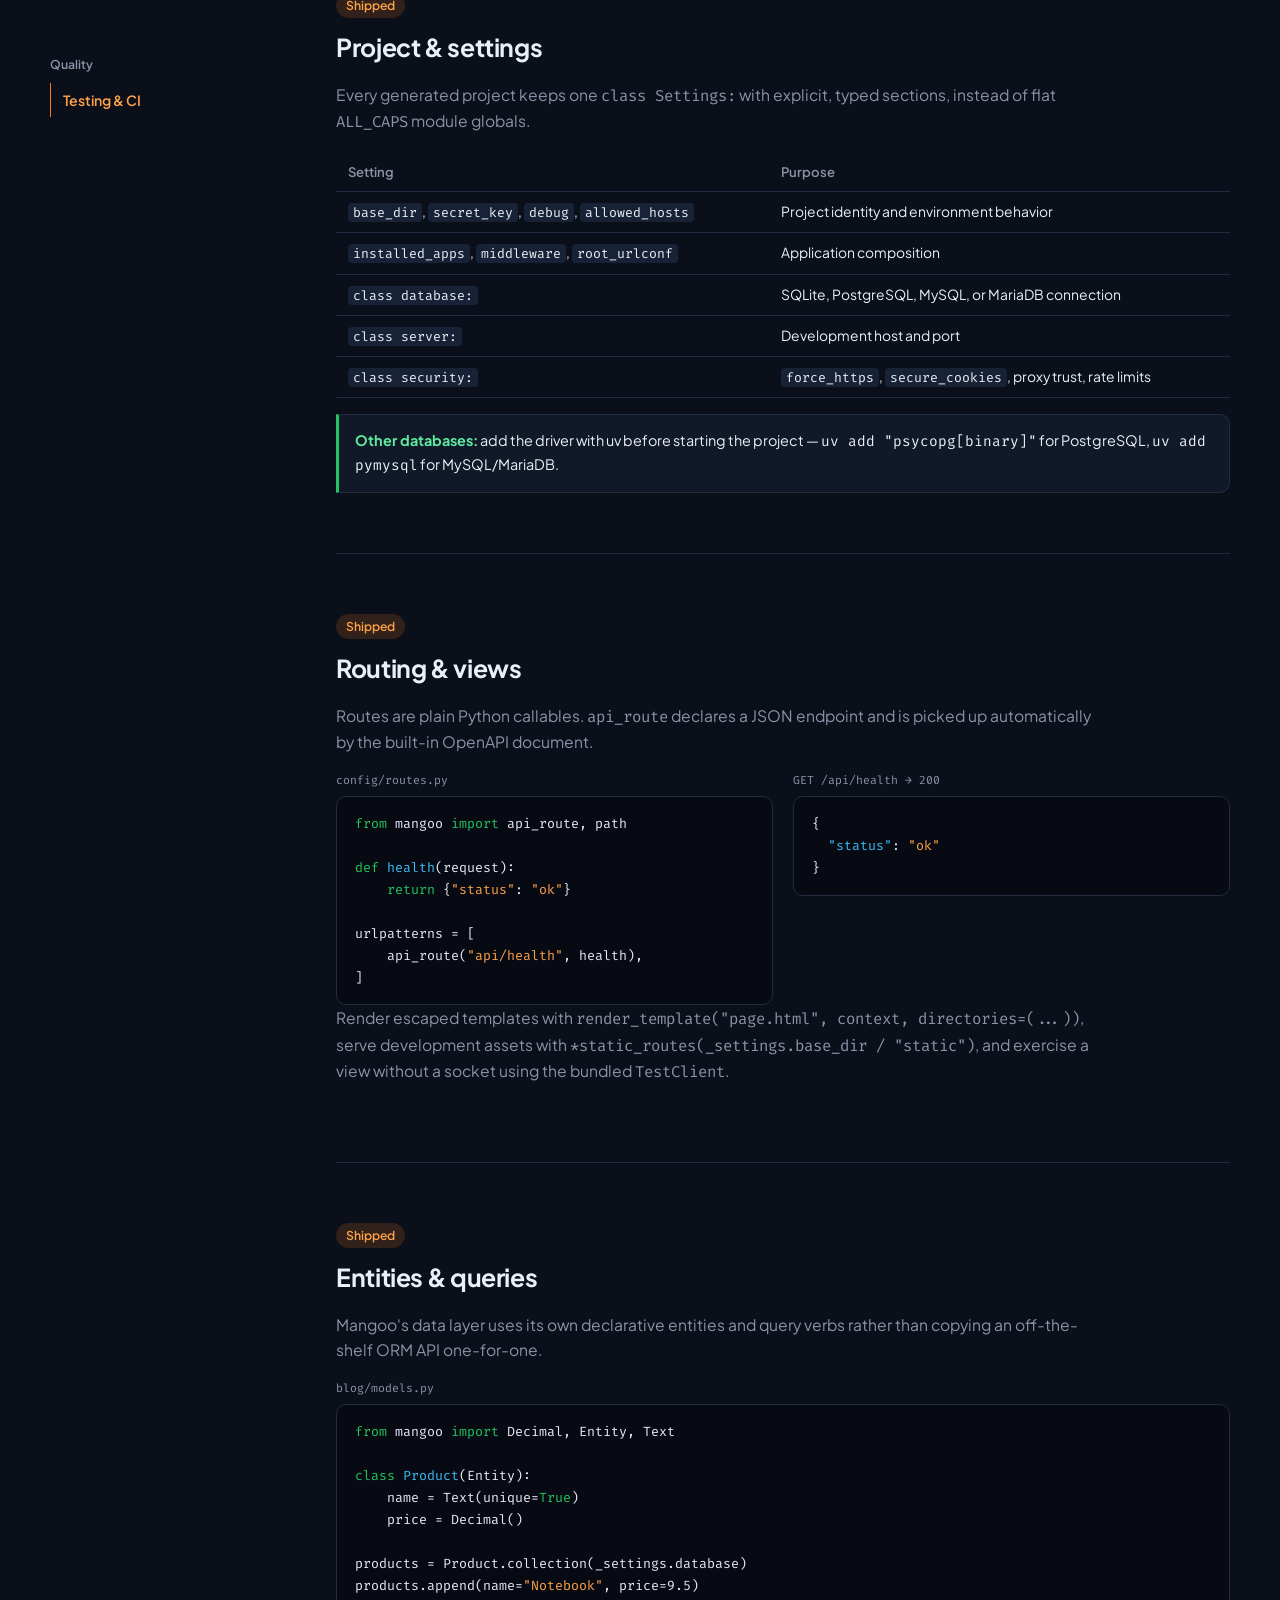
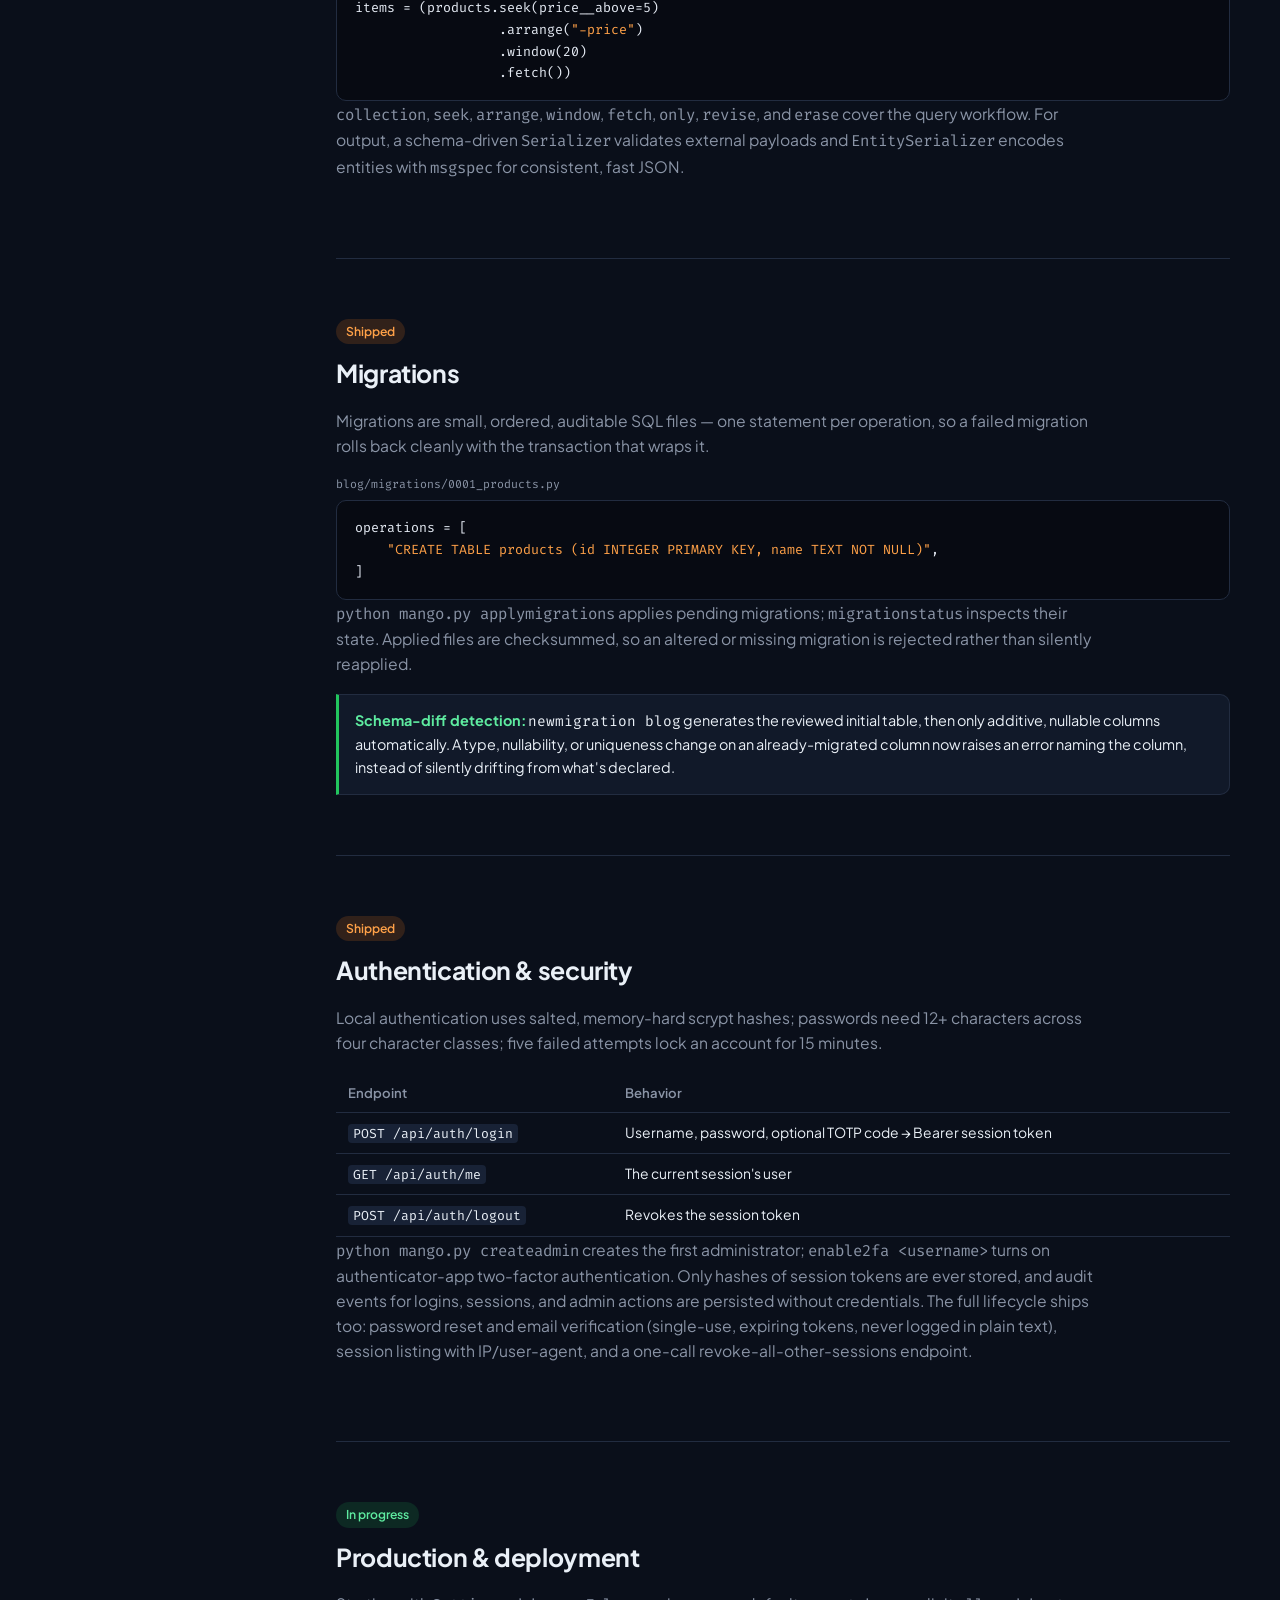
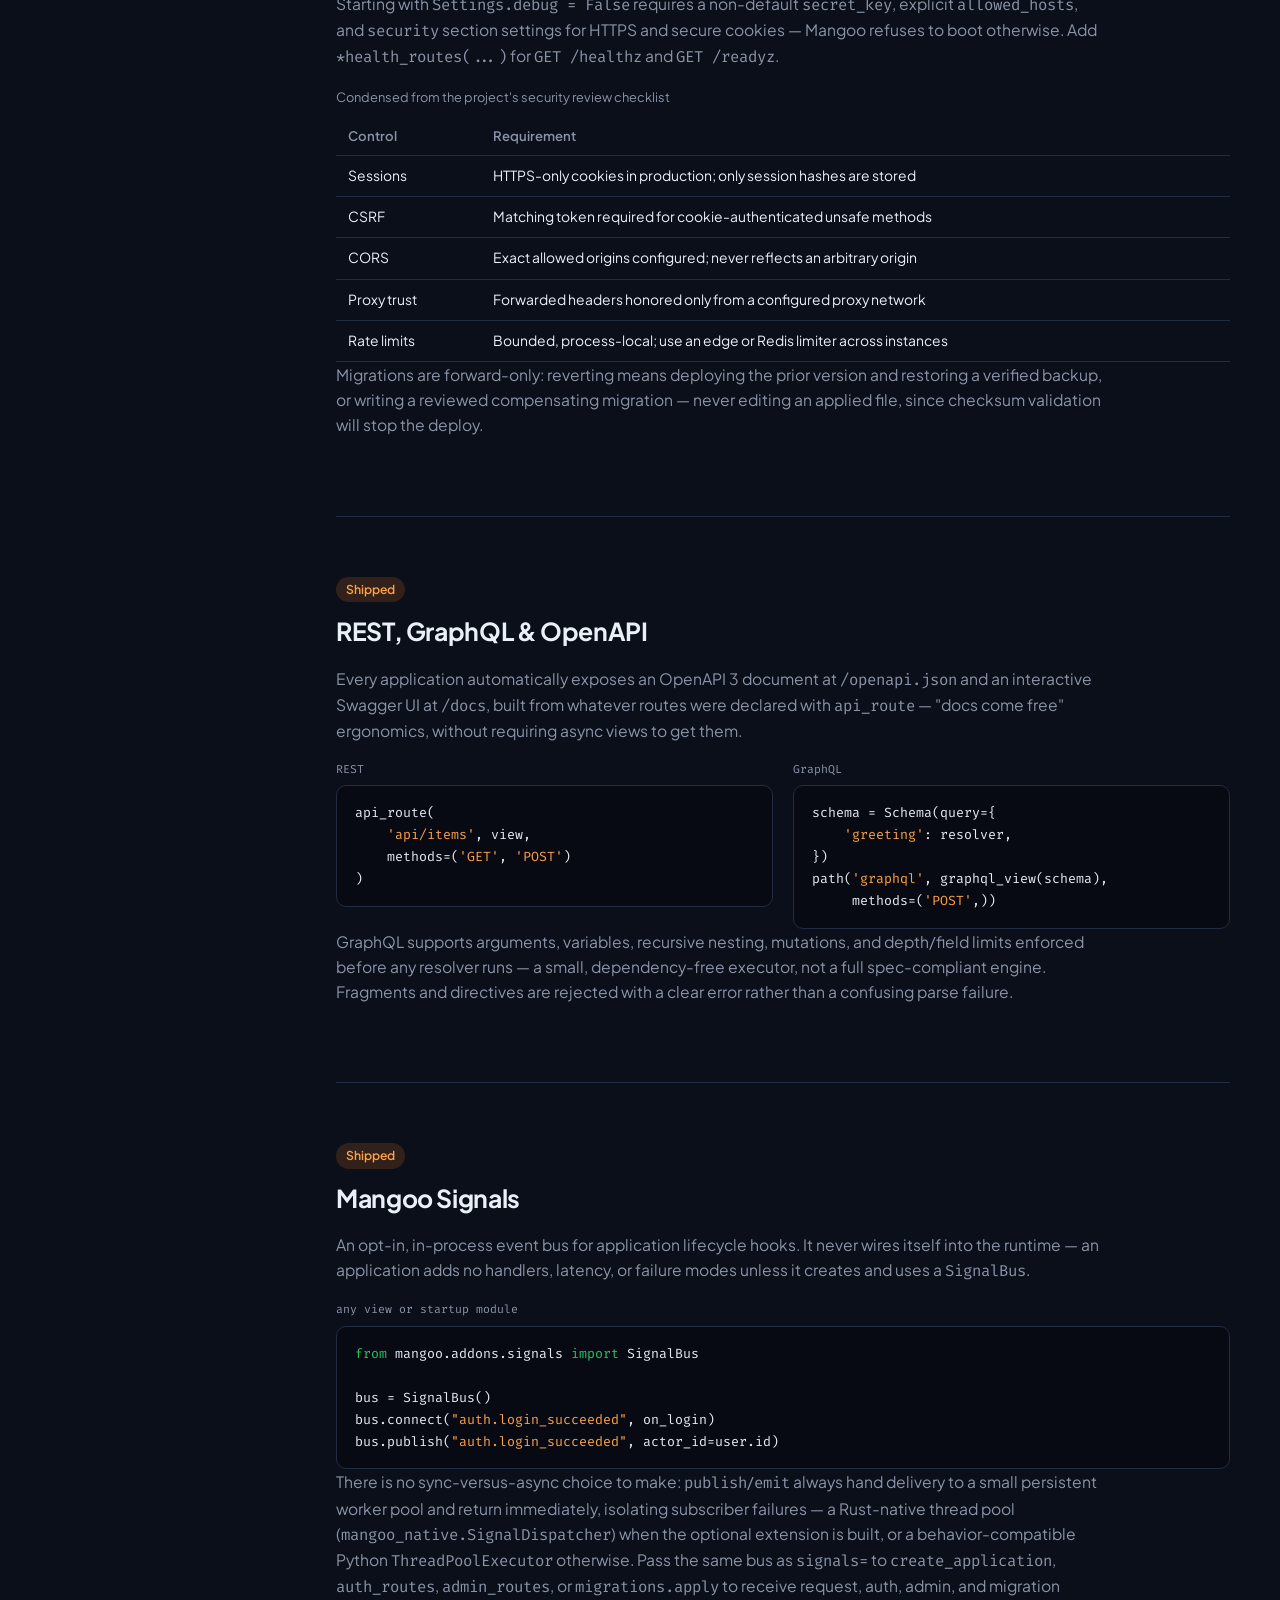
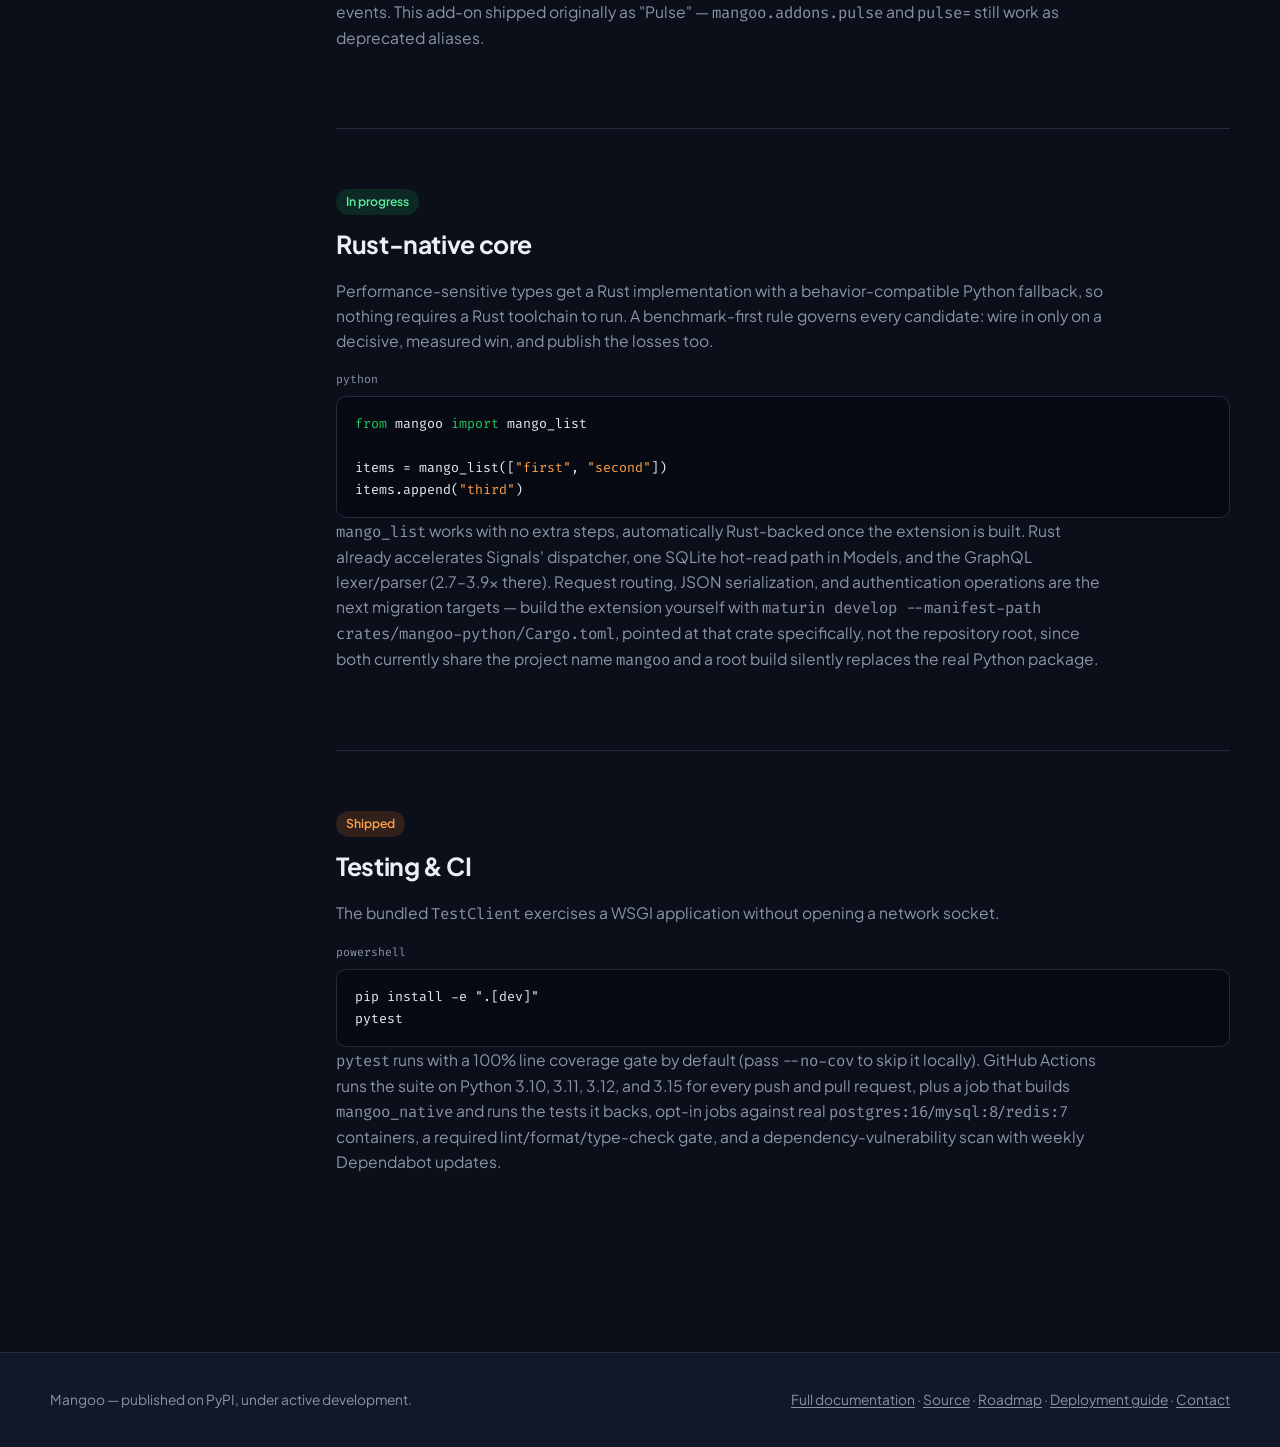
==== commit 3e8103f1: "fix: actually wire the mkdocs docs site into the Vercel deployment vercel.json existed locally all a" ====
--- a/index.html
+++ b/index.html
@@ -203,7 +203,7 @@
       mangoo
     </a>
     <div class="navlinks">
-      <a href="#getting-started">Documentation</a>
+      <a href="/docs/">Documentation</a>
       <a href="#board">Status</a>
       <a href="https://github.com/P-Sudhakar-tech/mangoo-framework" target="_blank" rel="noopener">GitHub</a>
       <a class="btn btn-primary" href="#getting-started">Quickstart</a>
@@ -510,7 +510,7 @@
 <footer>
   <div class="wrap">
     <span>Mangoo &mdash; published on PyPI, under active development.</span>
-    <span><a href="https://github.com/P-Sudhakar-tech/mangoo-framework" target="_blank" rel="noopener">Source</a> &middot; <a href="https://github.com/P-Sudhakar-tech/mangoo-framework/blob/main/UPCOMING_IMPROVEMENT_ROADMAP.md" target="_blank" rel="noopener">Roadmap</a> &middot; <a href="https://github.com/P-Sudhakar-tech/mangoo-framework/blob/main/DEPLOYMENT.md" target="_blank" rel="noopener">Deployment guide</a> &middot; <a href="https://www.linkedin.com/in/ponugoti-sudhakar-37029a18b" target="_blank" rel="noopener">Contact</a></span>
+    <span><a href="/docs/">Full documentation</a> &middot; <a href="https://github.com/P-Sudhakar-tech/mangoo-framework" target="_blank" rel="noopener">Source</a> &middot; <a href="https://github.com/P-Sudhakar-tech/mangoo-framework/blob/main/UPCOMING_IMPROVEMENT_ROADMAP.md" target="_blank" rel="noopener">Roadmap</a> &middot; <a href="https://github.com/P-Sudhakar-tech/mangoo-framework/blob/main/DEPLOYMENT.md" target="_blank" rel="noopener">Deployment guide</a> &middot; <a href="https://www.linkedin.com/in/ponugoti-sudhakar-37029a18b" target="_blank" rel="noopener">Contact</a></span>
   </div>
 </footer>
 
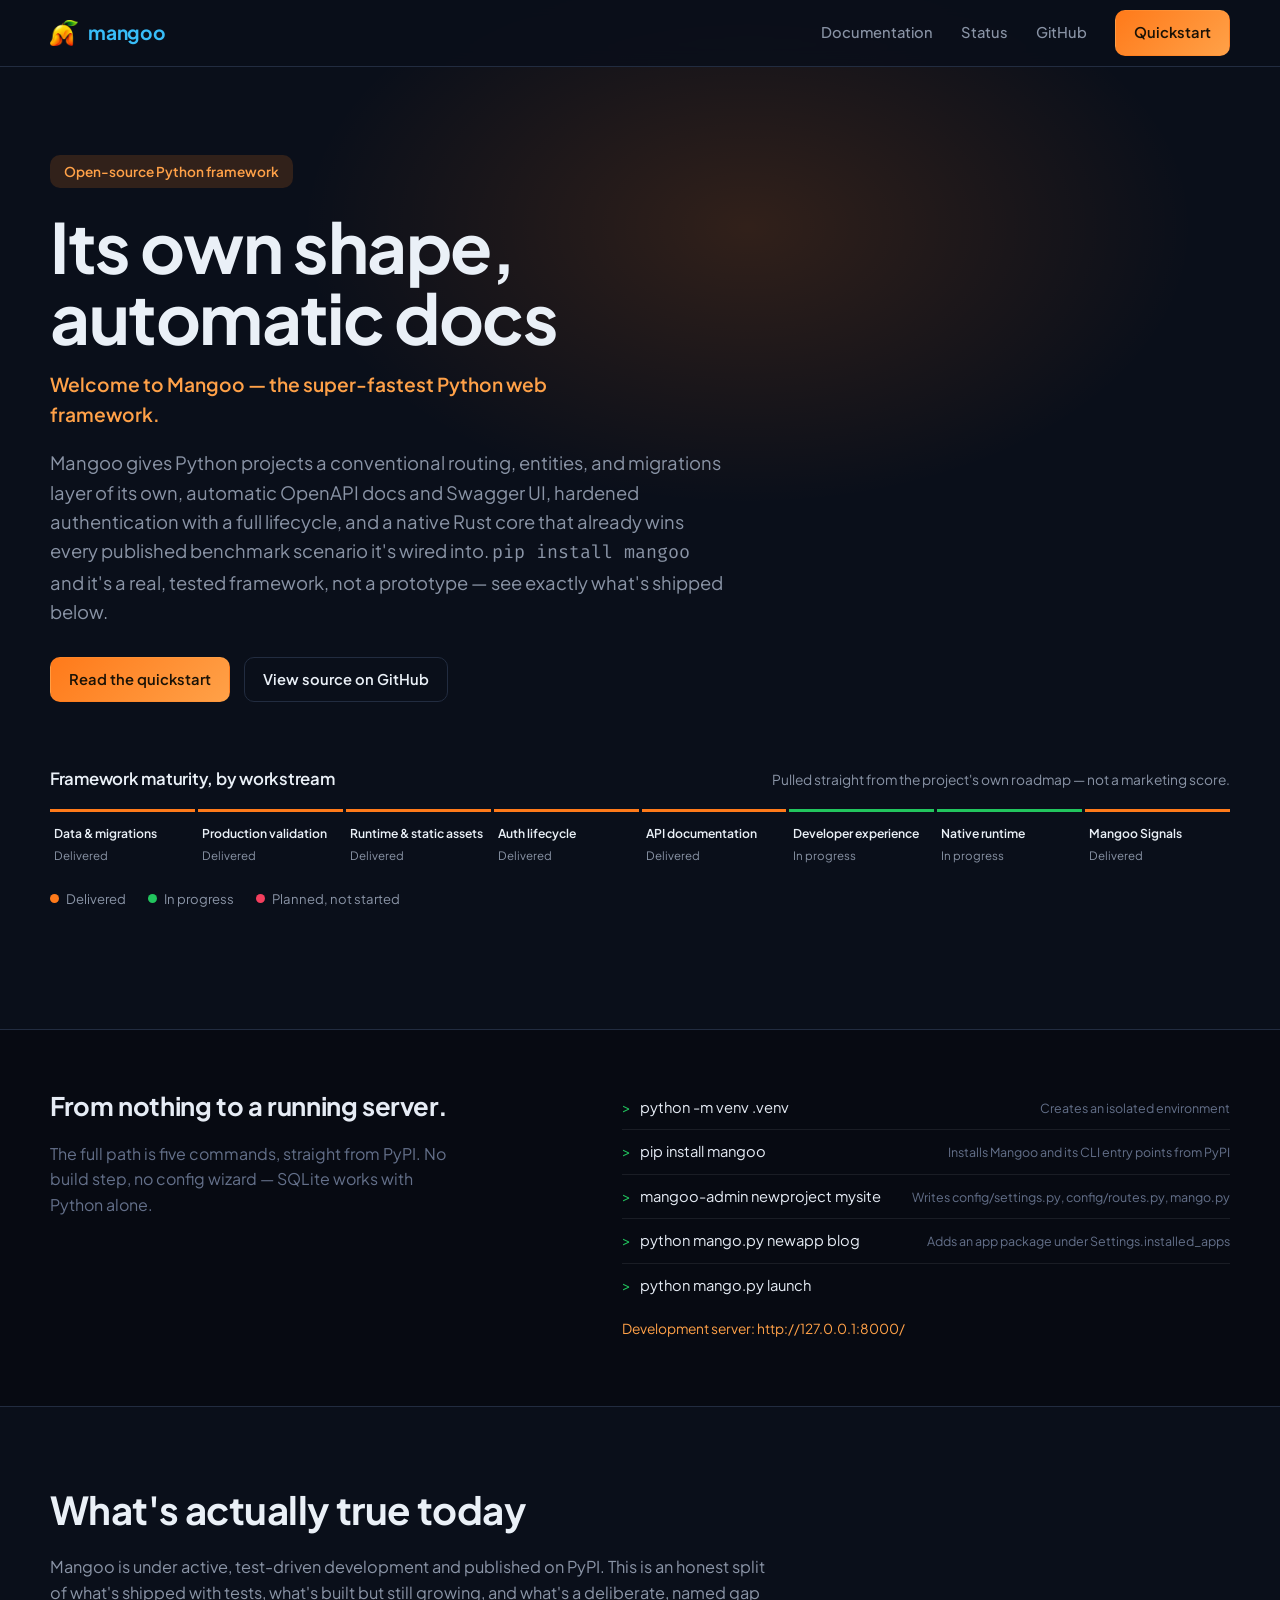
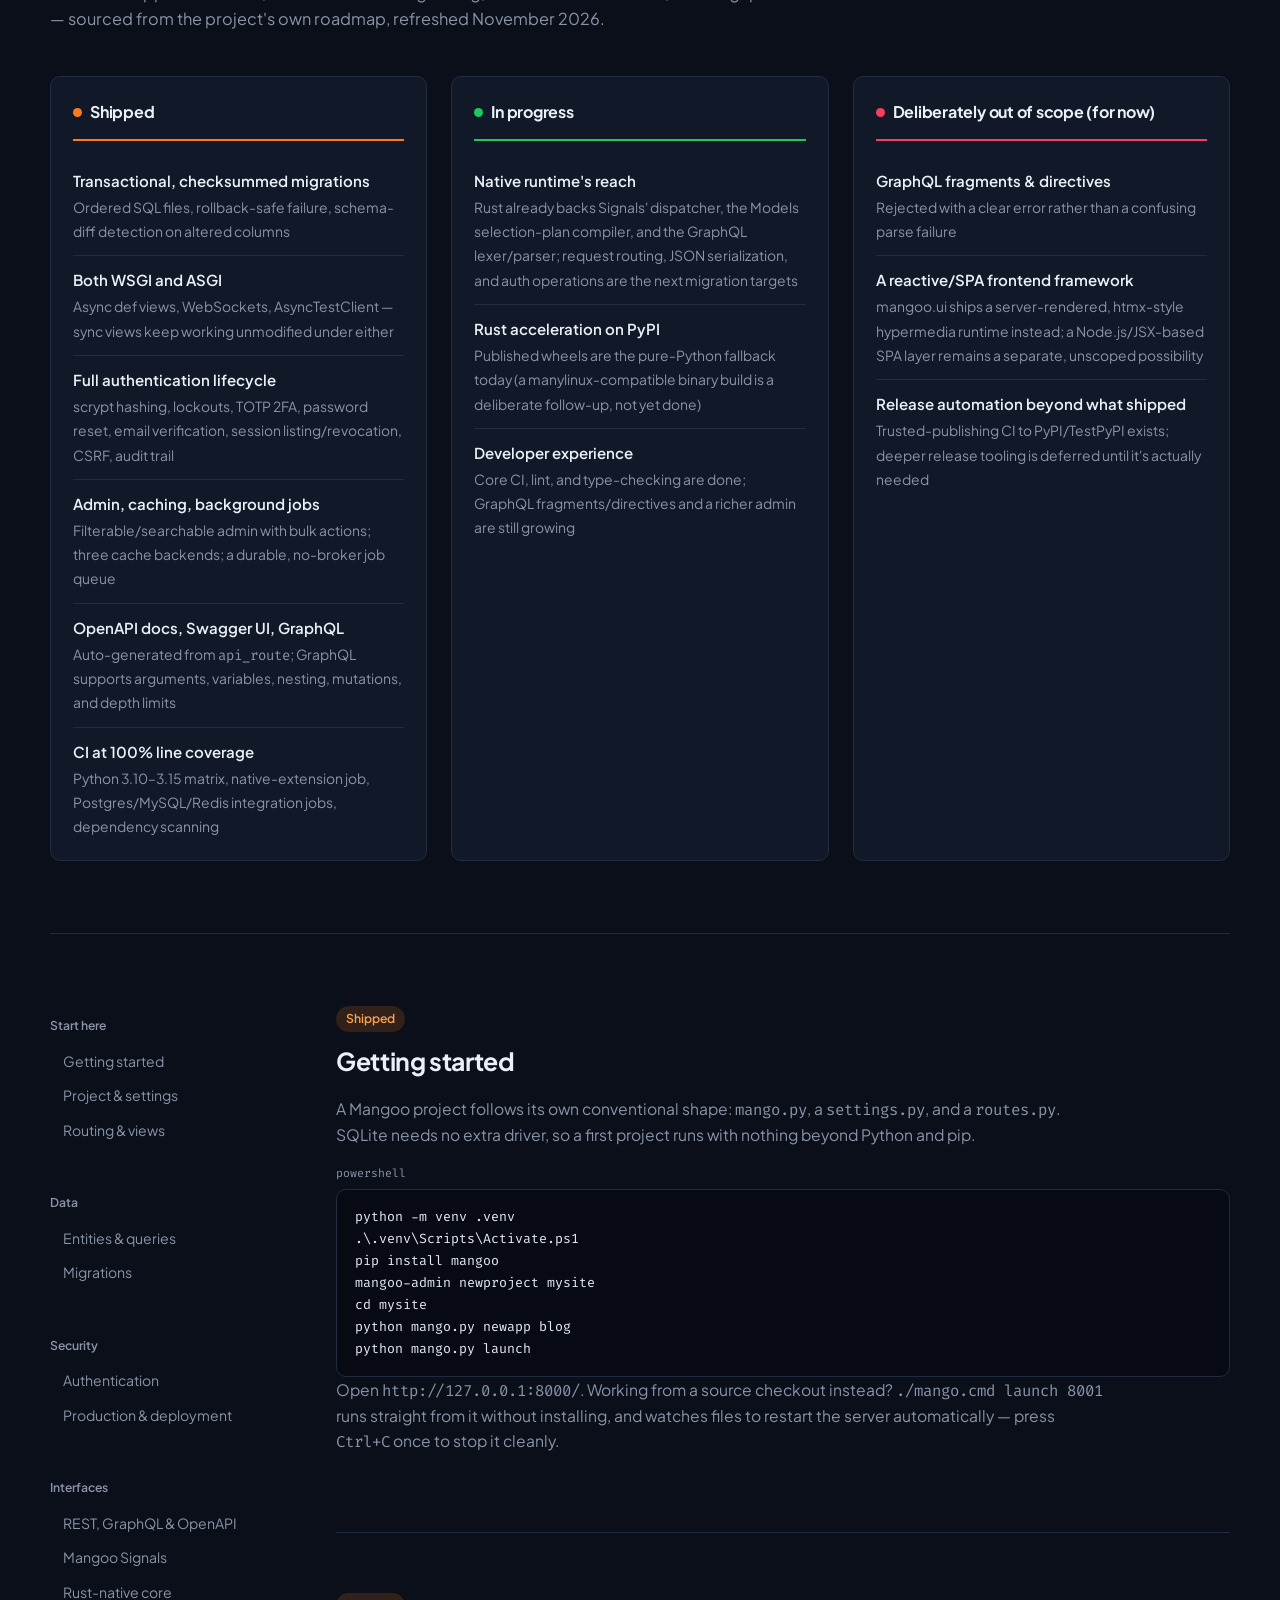
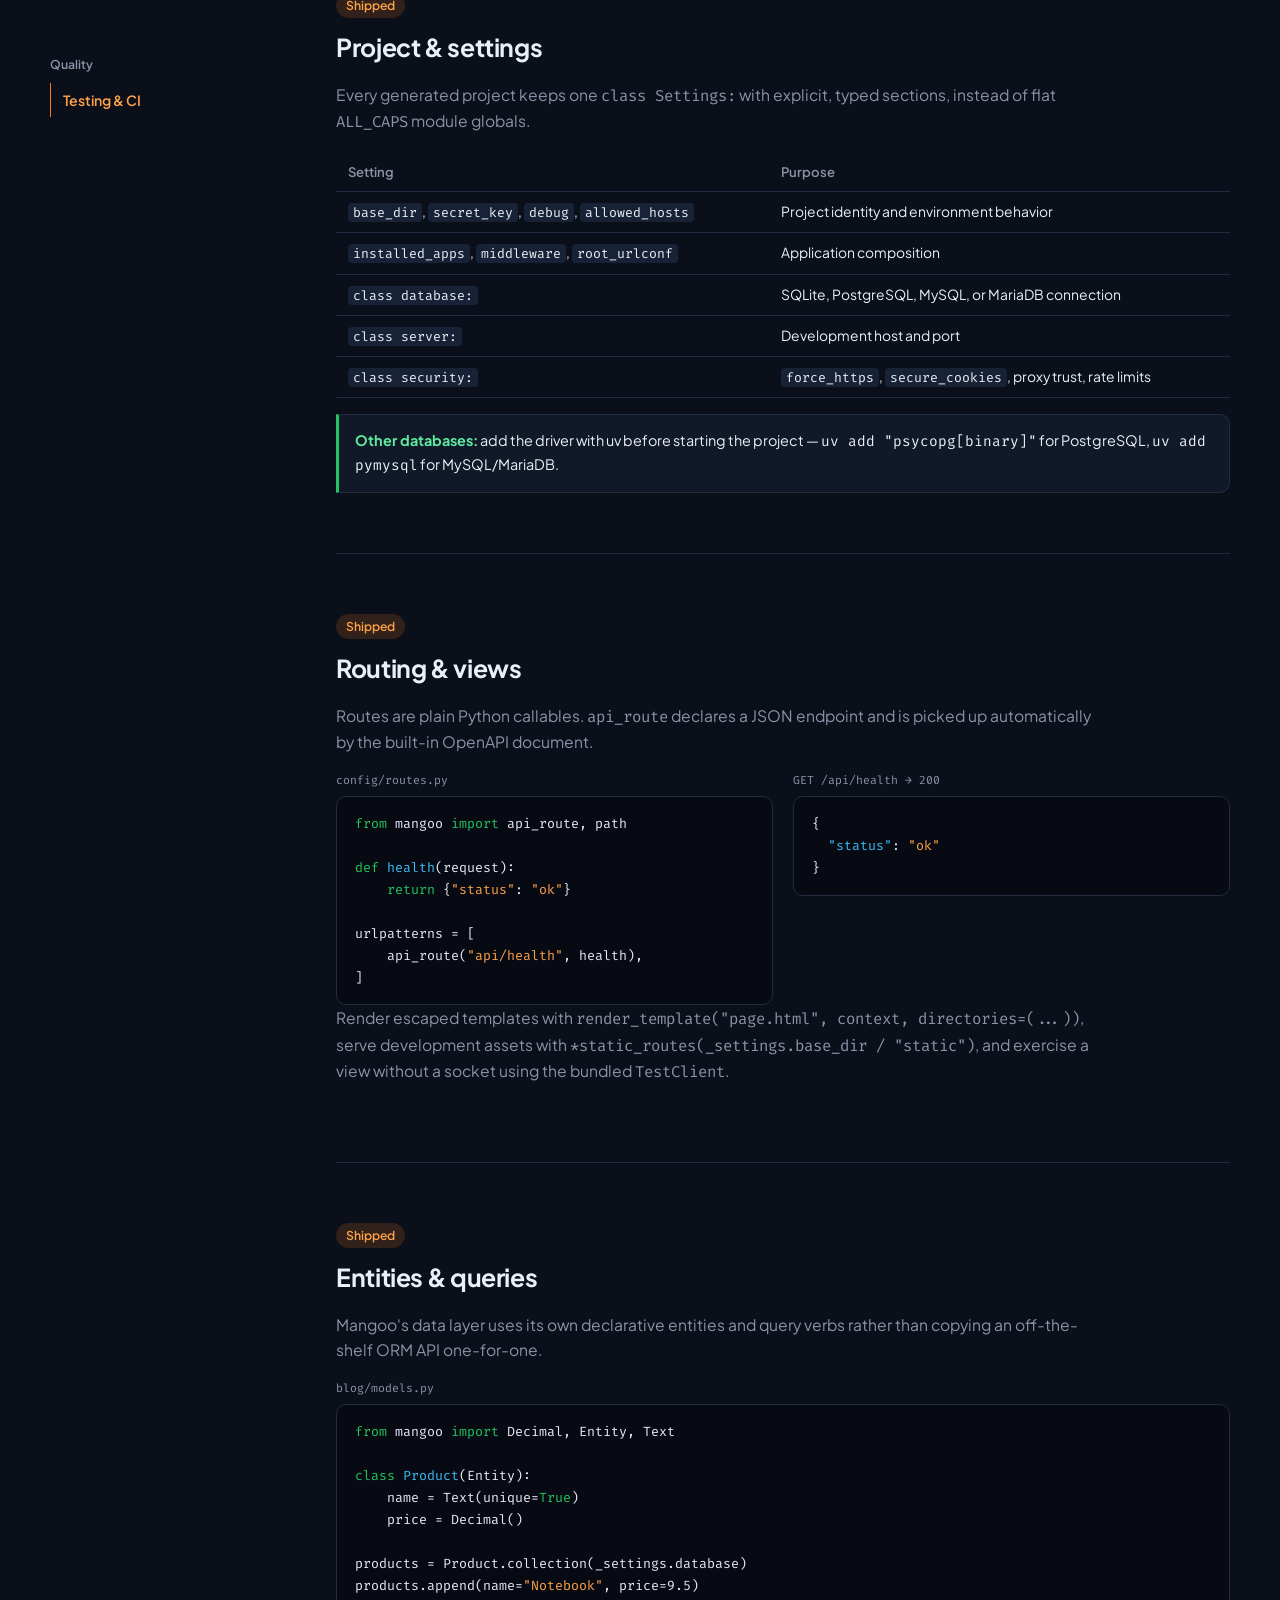
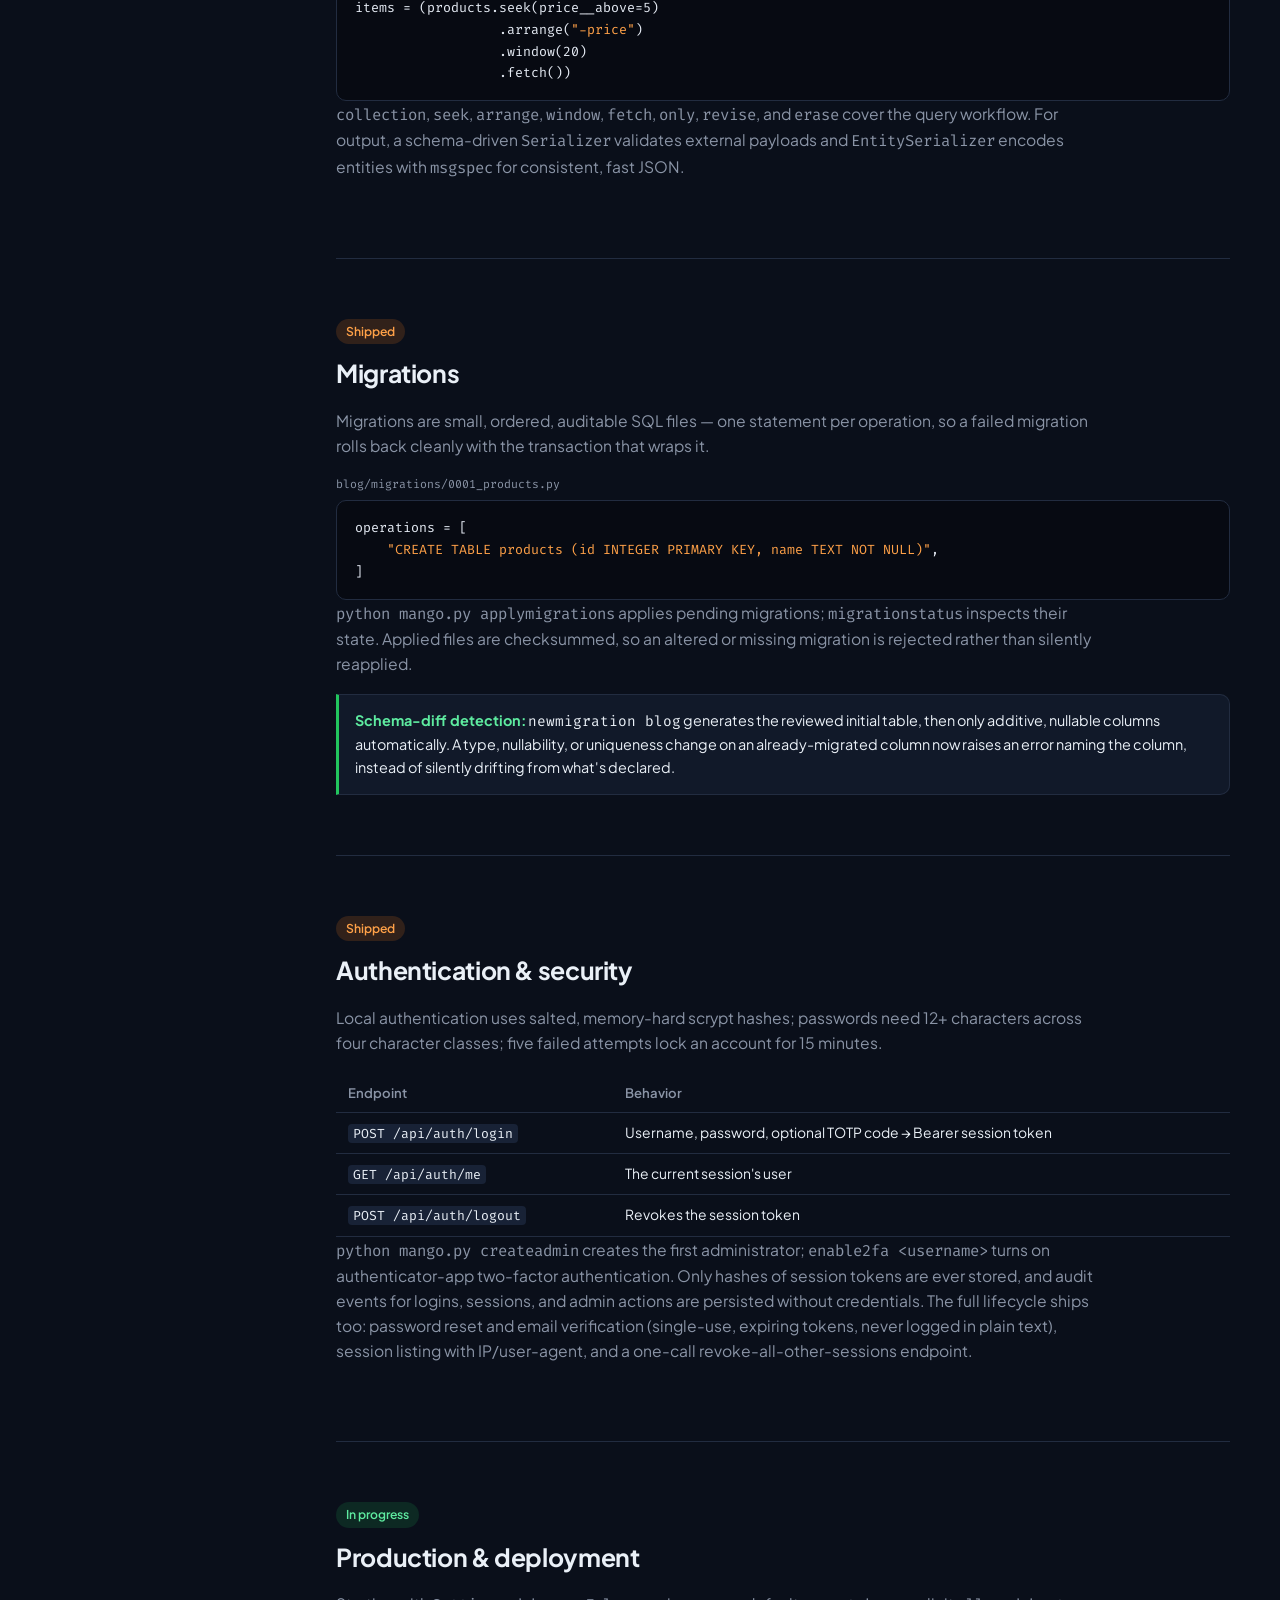
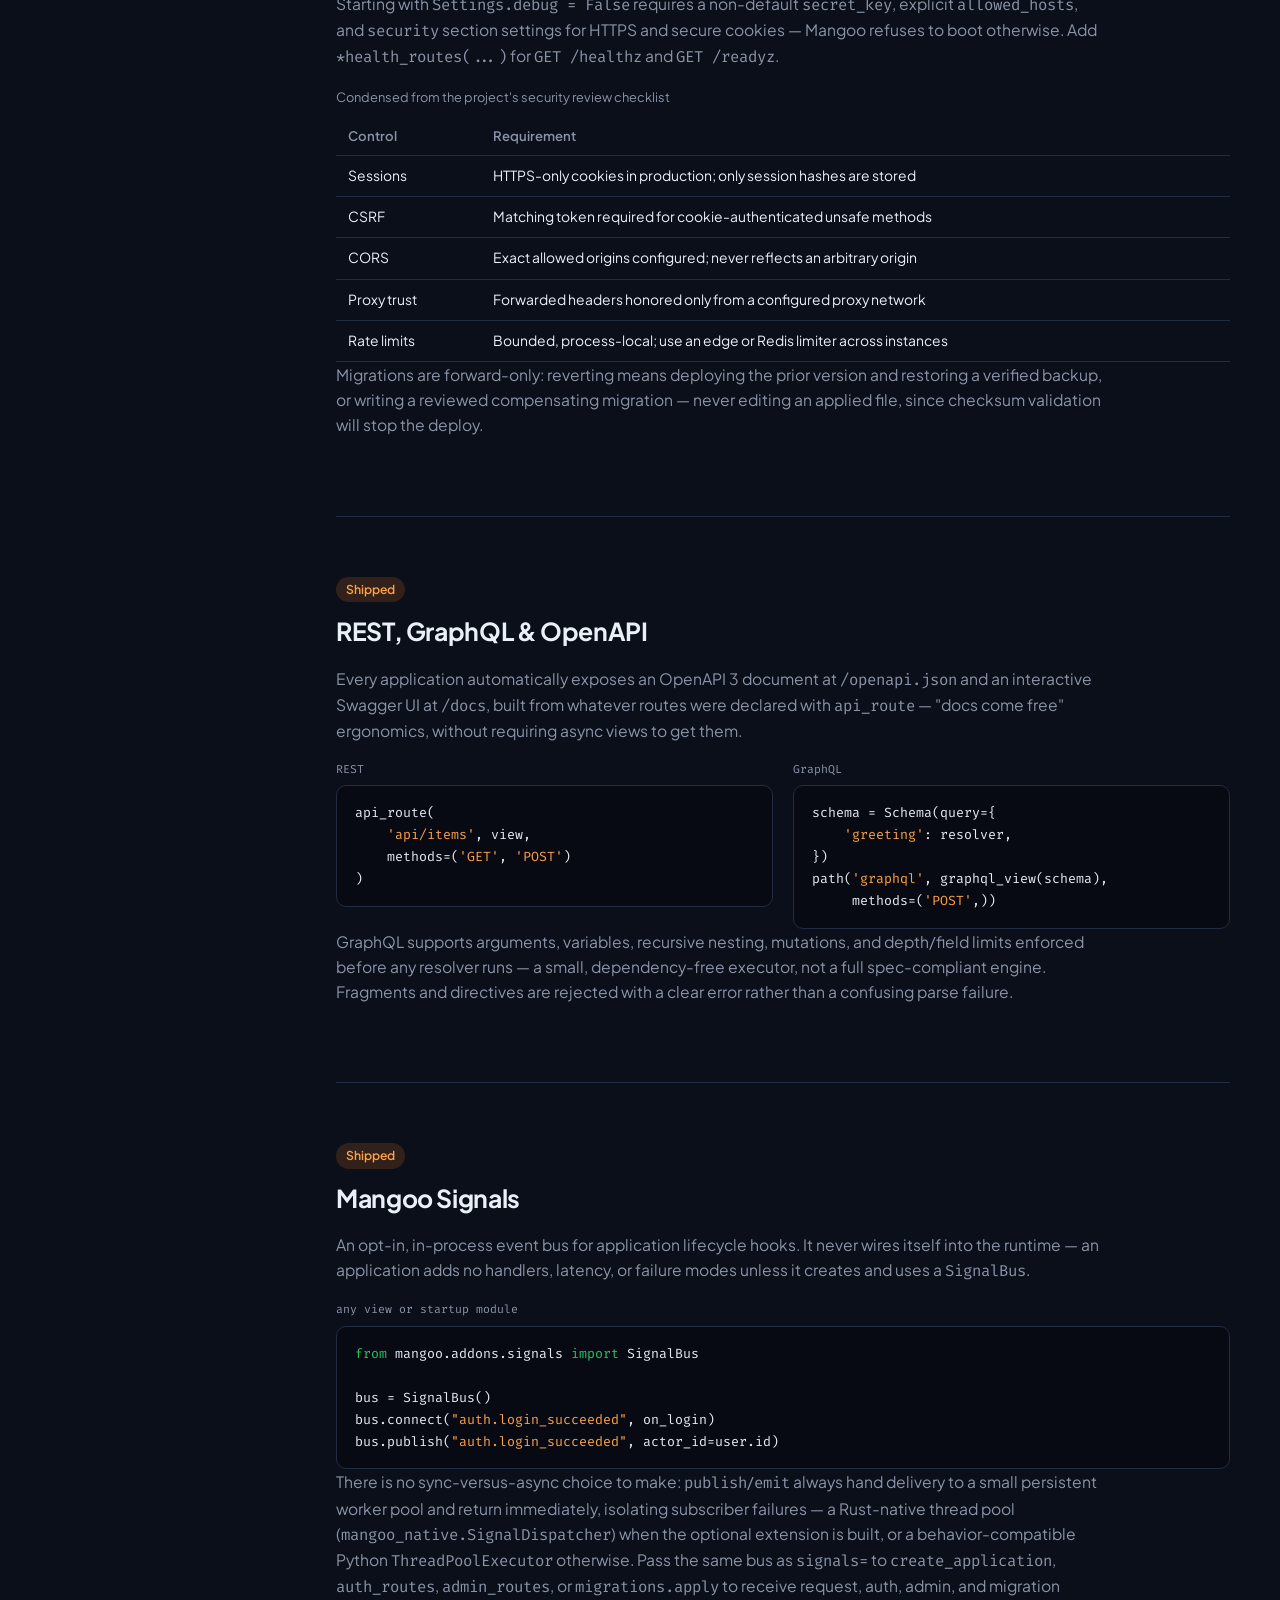
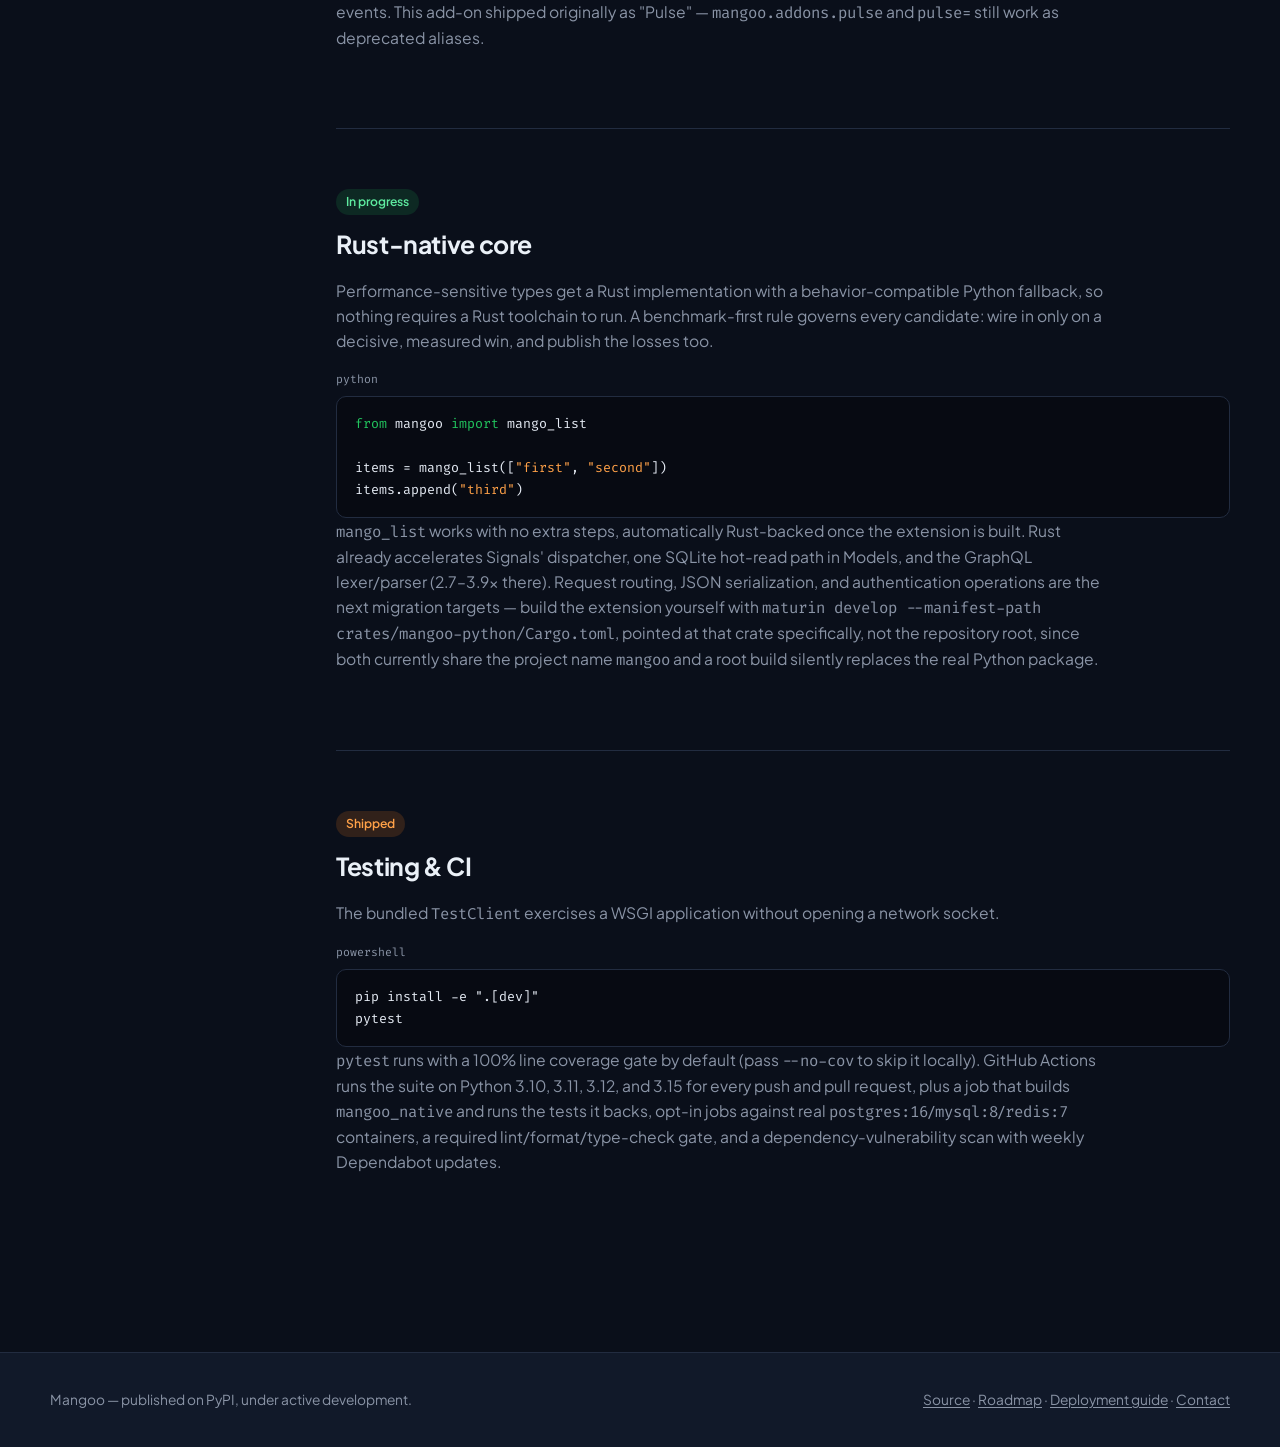
==== commit 4ac28052: "fix: temporarily disable the Vercel docs build, back to plain index.html The combined index.html + m" ====
--- a/index.html
+++ b/index.html
@@ -203,7 +203,7 @@
       mangoo
     </a>
     <div class="navlinks">
-      <a href="/docs/">Documentation</a>
+      <a href="#getting-started">Documentation</a>
       <a href="#board">Status</a>
       <a href="https://github.com/P-Sudhakar-tech/mangoo-framework" target="_blank" rel="noopener">GitHub</a>
       <a class="btn btn-primary" href="#getting-started">Quickstart</a>
@@ -510,7 +510,7 @@
 <footer>
   <div class="wrap">
     <span>Mangoo &mdash; published on PyPI, under active development.</span>
-    <span><a href="/docs/">Full documentation</a> &middot; <a href="https://github.com/P-Sudhakar-tech/mangoo-framework" target="_blank" rel="noopener">Source</a> &middot; <a href="https://github.com/P-Sudhakar-tech/mangoo-framework/blob/main/UPCOMING_IMPROVEMENT_ROADMAP.md" target="_blank" rel="noopener">Roadmap</a> &middot; <a href="https://github.com/P-Sudhakar-tech/mangoo-framework/blob/main/DEPLOYMENT.md" target="_blank" rel="noopener">Deployment guide</a> &middot; <a href="https://www.linkedin.com/in/ponugoti-sudhakar-37029a18b" target="_blank" rel="noopener">Contact</a></span>
+    <span><a href="https://github.com/P-Sudhakar-tech/mangoo-framework" target="_blank" rel="noopener">Source</a> &middot; <a href="https://github.com/P-Sudhakar-tech/mangoo-framework/blob/main/UPCOMING_IMPROVEMENT_ROADMAP.md" target="_blank" rel="noopener">Roadmap</a> &middot; <a href="https://github.com/P-Sudhakar-tech/mangoo-framework/blob/main/DEPLOYMENT.md" target="_blank" rel="noopener">Deployment guide</a> &middot; <a href="https://www.linkedin.com/in/ponugoti-sudhakar-37029a18b" target="_blank" rel="noopener">Contact</a></span>
   </div>
 </footer>
 
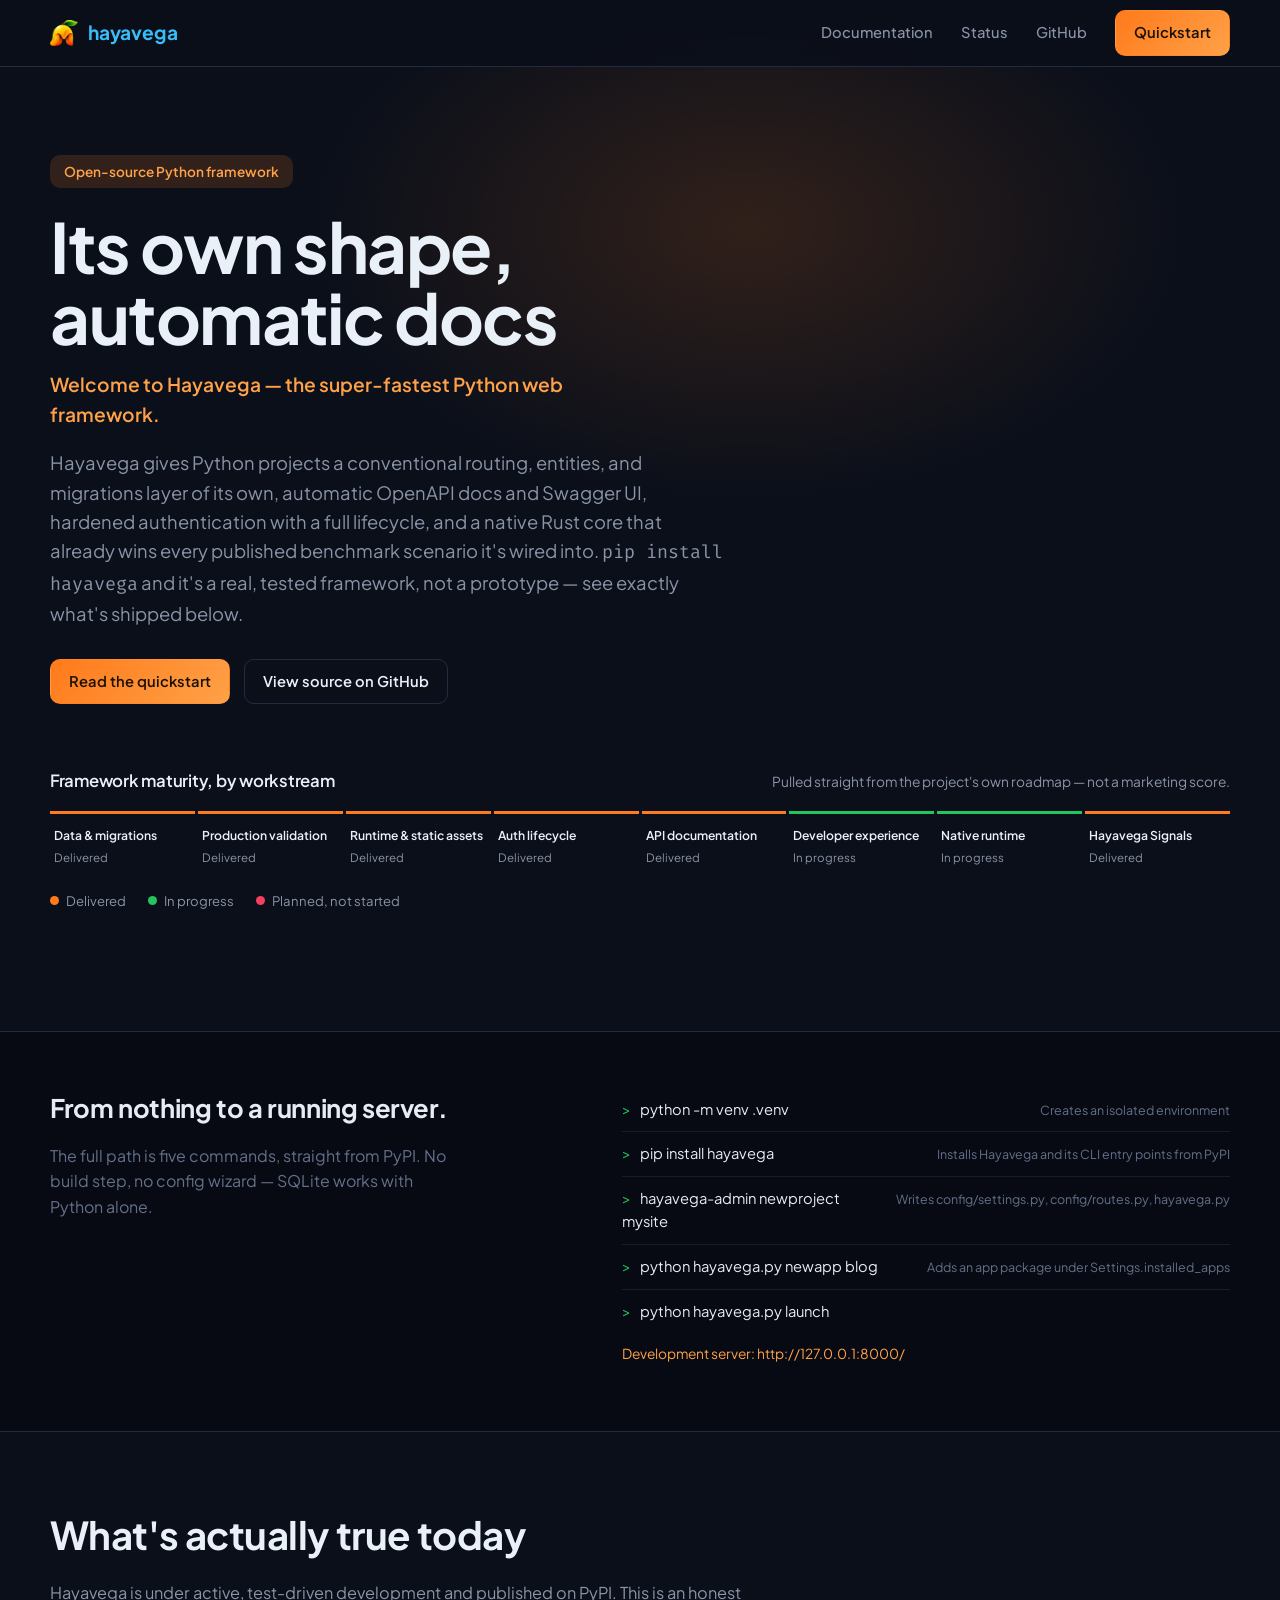
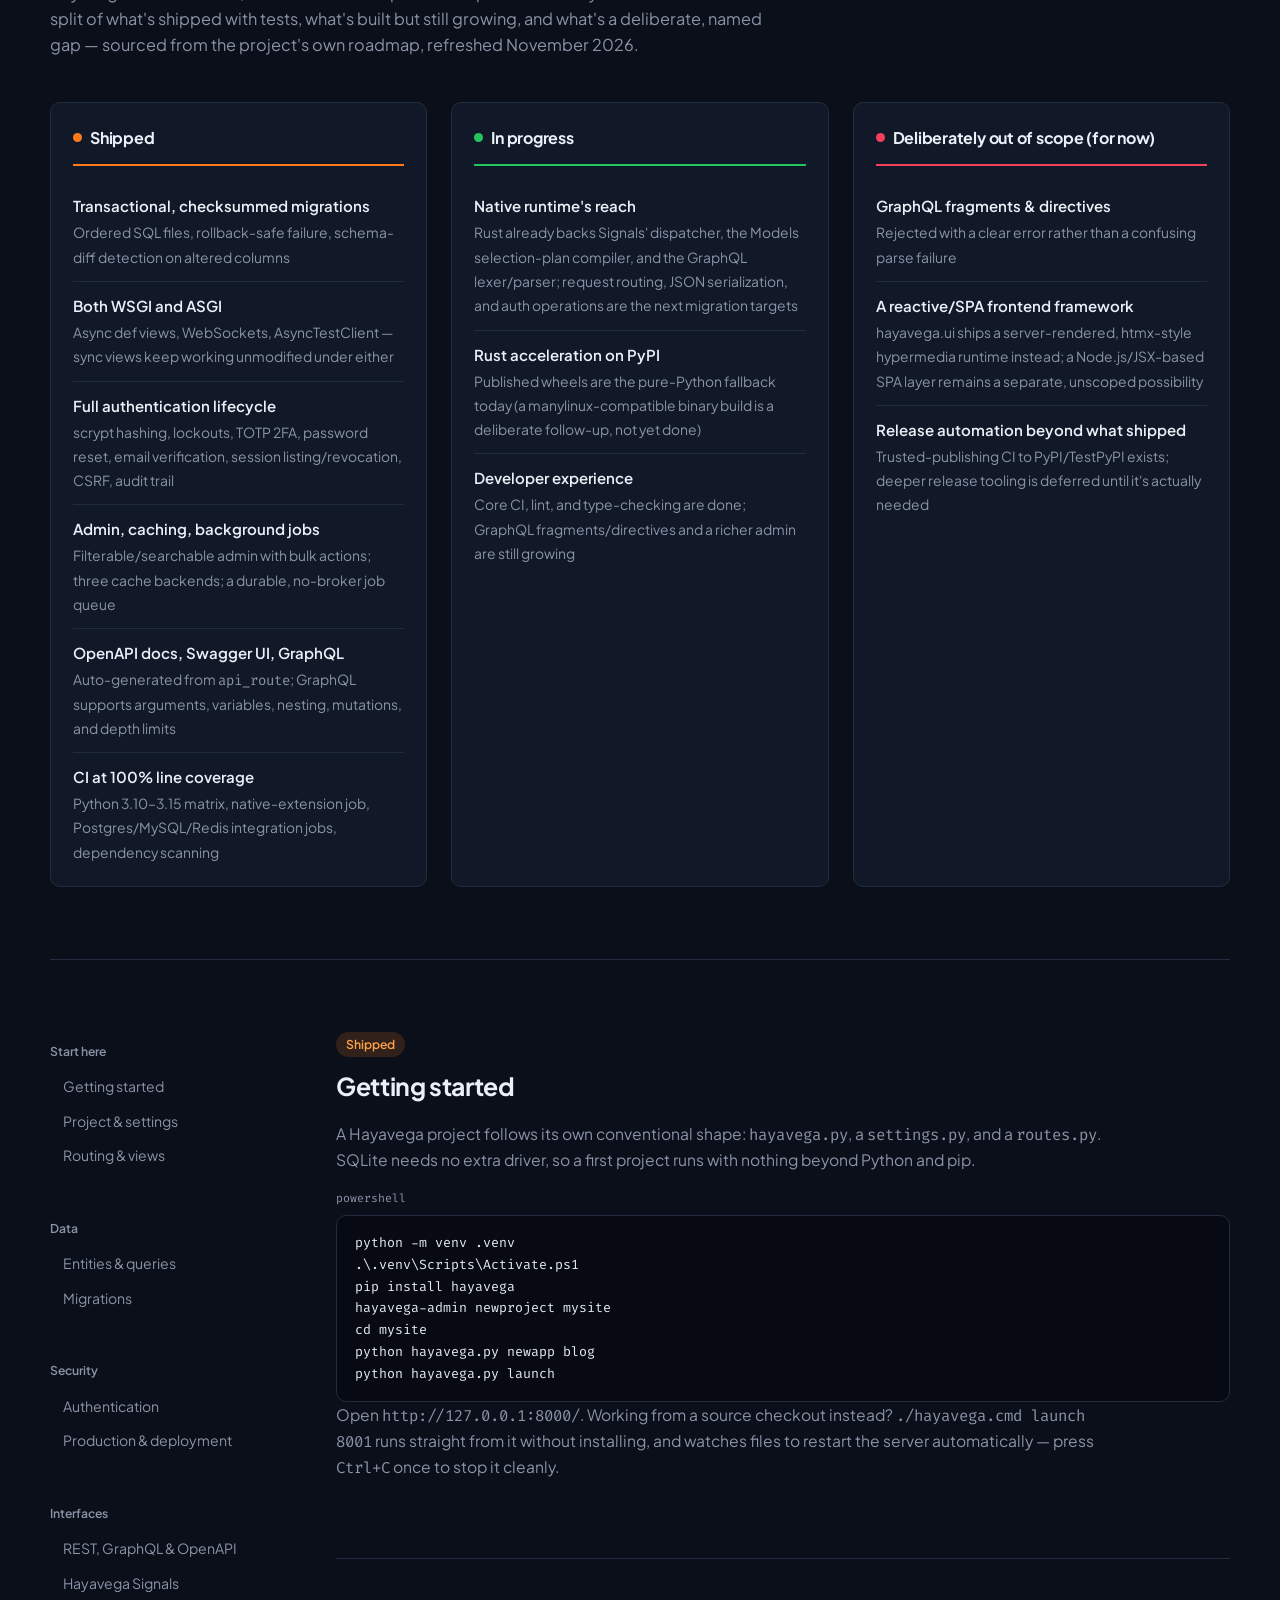
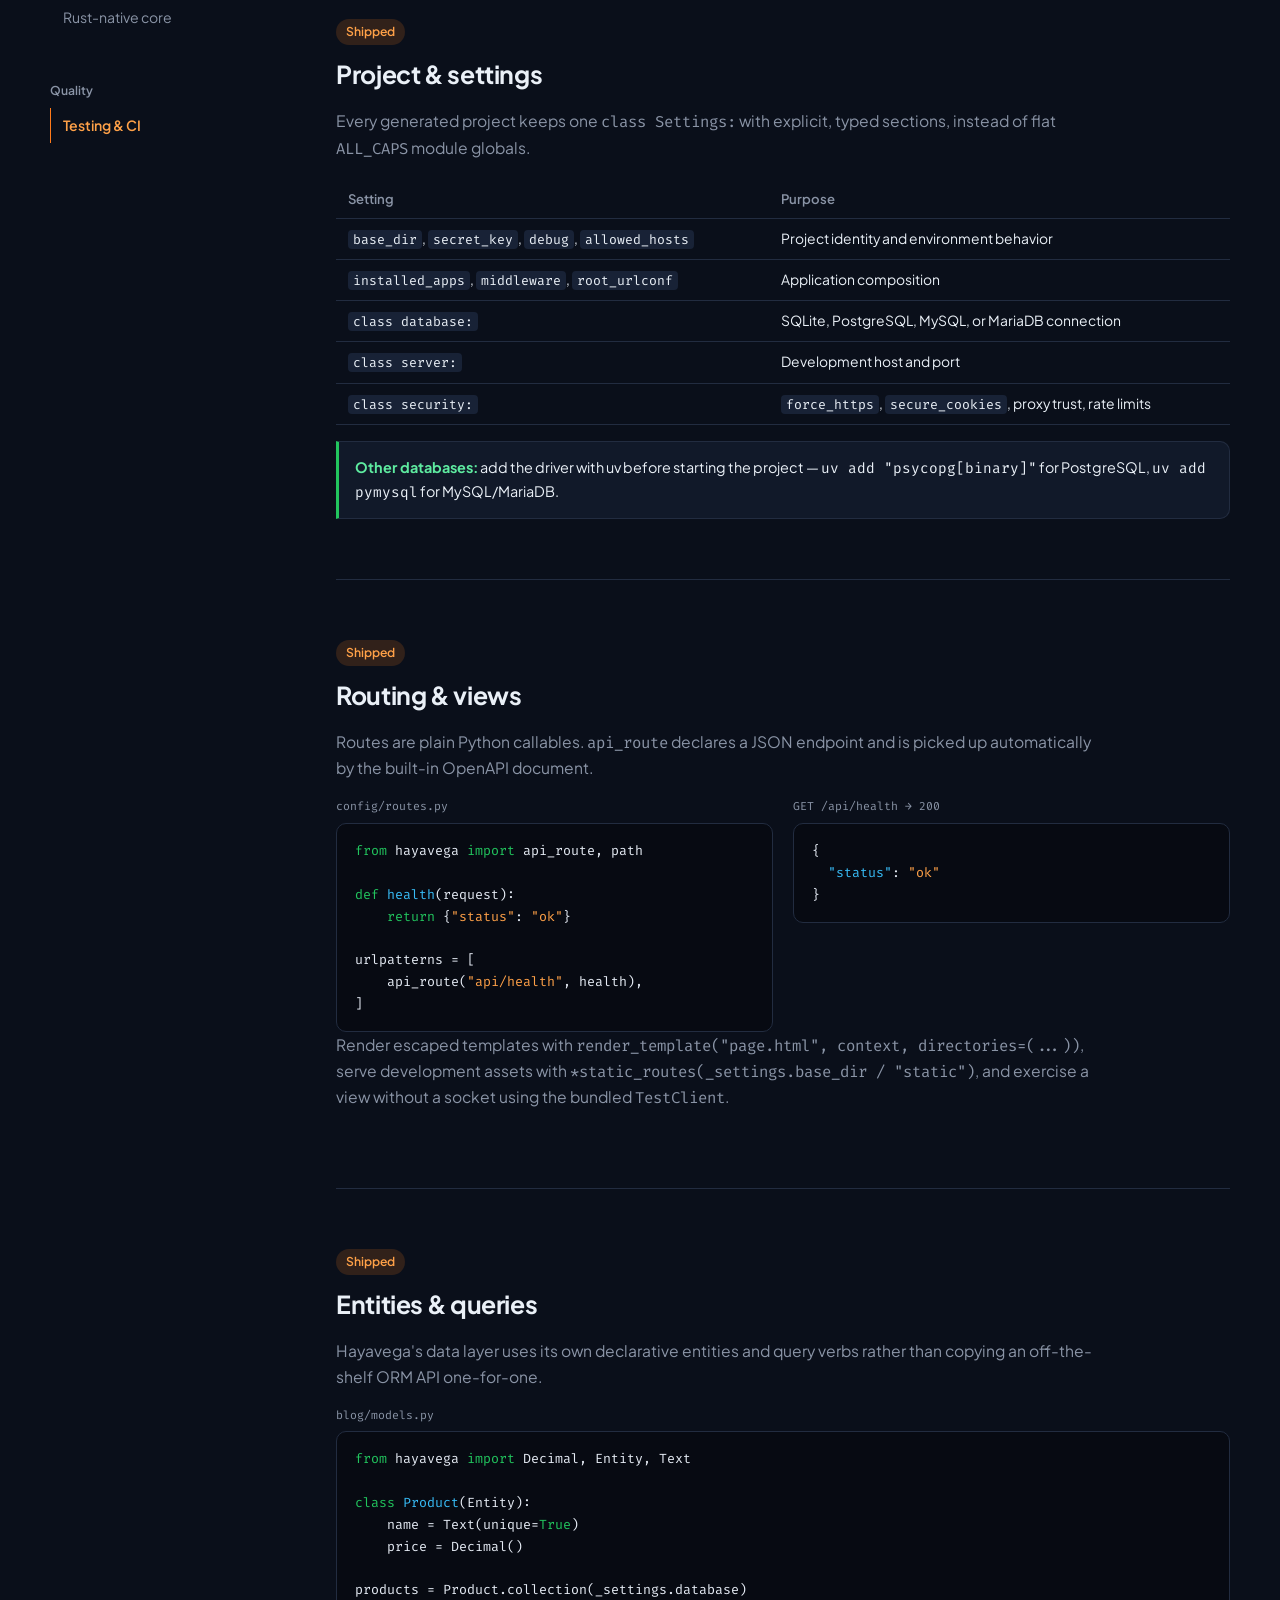
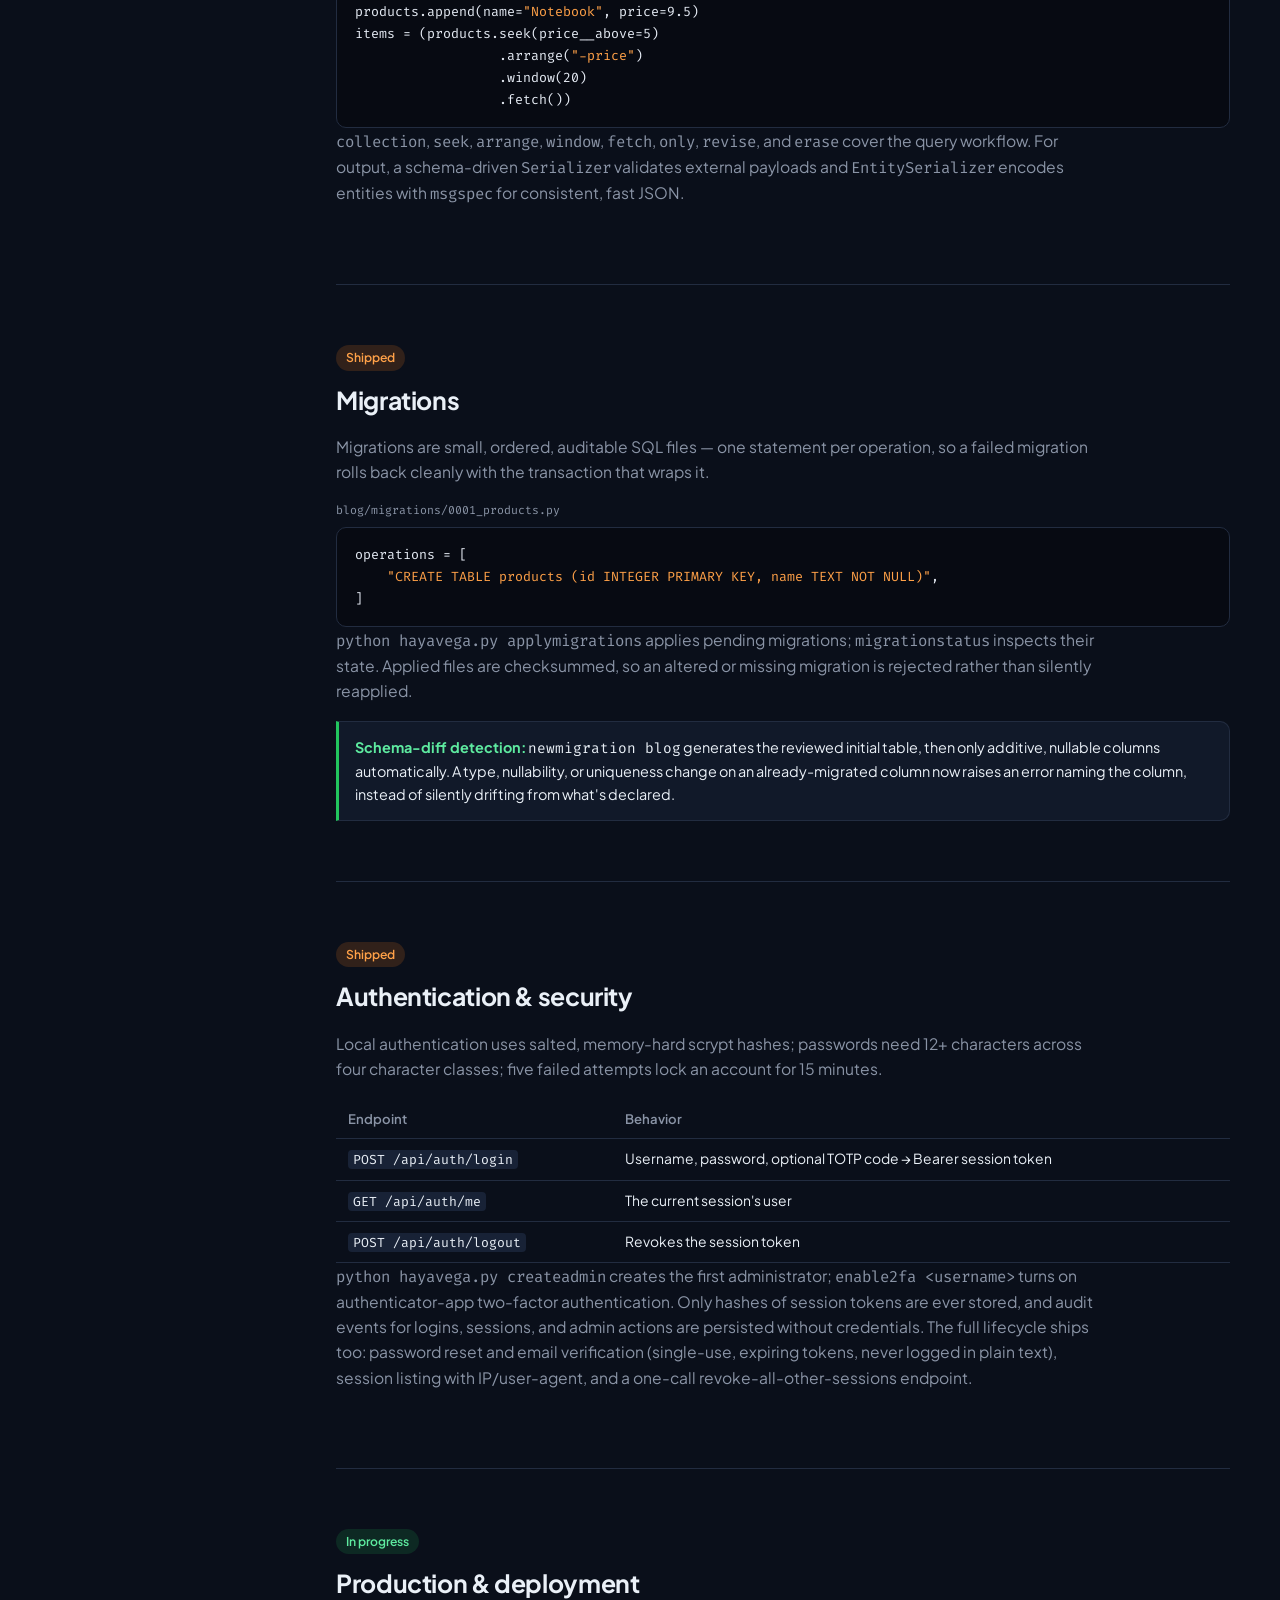
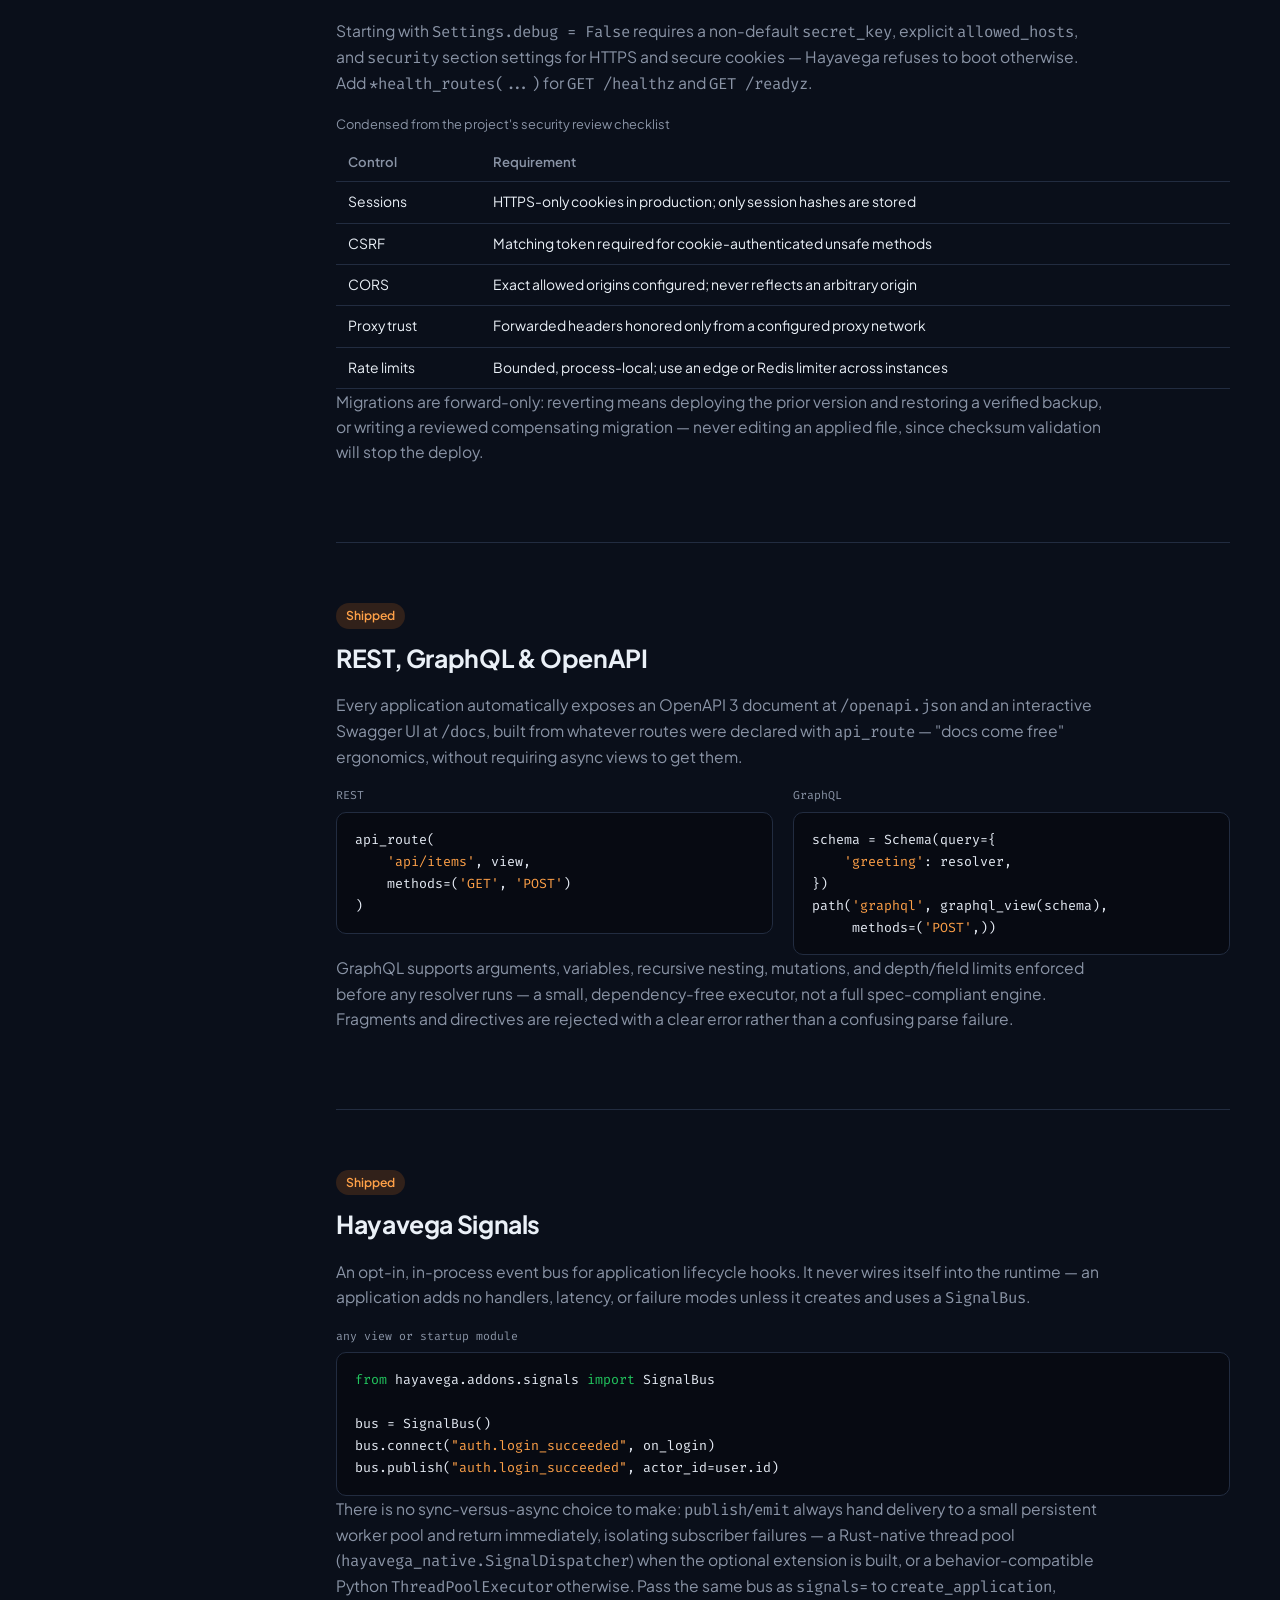
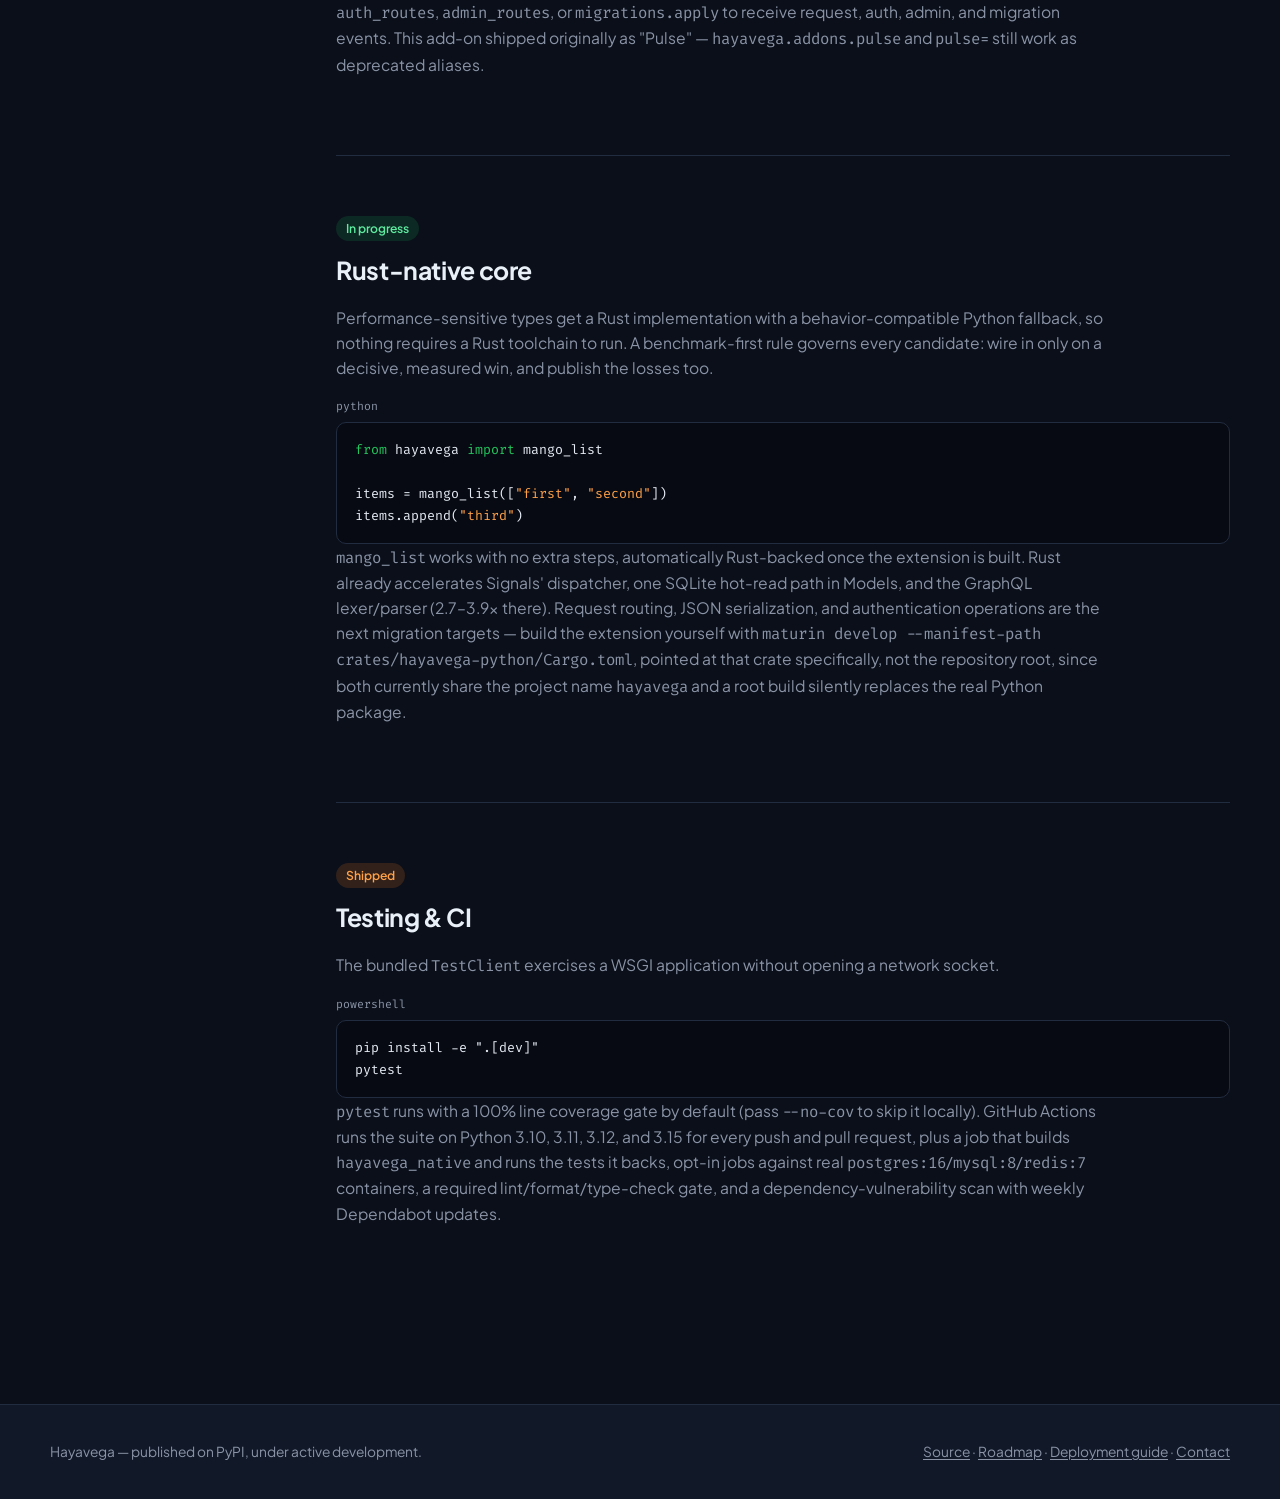
==== commit 7cc0eda0: "rename: complete Mangoo to Hayavega rename across codebase Rename package, crates, benchmarks, asset" ====
--- a/index.html
+++ b/index.html
@@ -3,8 +3,8 @@
 <head>
 <meta charset="utf-8">
 <meta name="viewport" content="width=device-width, initial-scale=1">
-<meta name="description" content="Mangoo is an early, runnable Python web framework with its own clear project conventions, automatic interactive API docs, and a Rust core taking over performance-critical paths as it matures.">
-<title>Mangoo</title>
+<meta name="description" content="Hayavega is an early, runnable Python web framework with its own clear project conventions, automatic interactive API docs, and a Rust core taking over performance-critical paths as it matures.">
+<title>Hayavega</title>
 <link rel="icon" type="image/x-icon" href="assets/favicon.ico">
 <link rel="icon" type="image/png" href="assets/favicon.png">
 <link rel="preconnect" href="https://fonts.googleapis.com">
@@ -22,7 +22,7 @@
      combination that's become a genre default of its own. ---------- */
   :root{
     --ink:#EAF0F7; --paper:#0A0F1A; --surface:#111929; --surface-2:#182236;
-    --mango:#FF7A1A; --mango-strong:#FFA148; --mango-tint:rgba(255,122,26,.16);
+    --hayavega:#FF7A1A; --hayavega-strong:#FFA148; --hayavega-tint:rgba(255,122,26,.16);
     --leaf:#22C55E; --leaf-strong:#5EEBA0; --leaf-tint:rgba(34,197,94,.14);
     --stamp:#38BDF8; --stamp-strong:#7DD3FC; --stamp-tint:rgba(56,189,248,.14);
     --rind:#F43F5E; --rind-tint:rgba(244,63,94,.14);
@@ -35,7 +35,7 @@
        white light-mode background turns it pale cream/pink, landing
        on the exact "warm off-white + orange" look this is meant to
        avoid. Light mode gets a cool, barely-there glow instead. */
-    --glow:var(--mango-tint);
+    --glow:var(--hayavega-tint);
   }
   /* Dark is the unconditional default, matching the reference sites'
      own behavior -- a manual [data-theme="light"] toggle is the only
@@ -45,7 +45,7 @@
      identity for a large share of visitors). */
   :root[data-theme="light"]{
     --ink:#0A0F1A; --paper:#FFFFFF; --surface:#F3F5F9; --surface-2:#E7EBF2;
-    --mango:#E8640A; --mango-strong:#C2530A; --mango-tint:rgba(232,100,10,.10);
+    --hayavega:#E8640A; --hayavega-strong:#C2530A; --hayavega-tint:rgba(232,100,10,.10);
     --leaf:#15803D; --leaf-strong:#0F6B30; --leaf-tint:rgba(21,128,61,.10);
     --stamp:#0284C7; --stamp-strong:#026AA2; --stamp-tint:rgba(2,132,199,.10);
     --rind:#DC2626; --rind-tint:rgba(220,38,38,.10);
@@ -81,17 +81,17 @@
   .navlinks a{color:var(--muted); text-decoration:none;}
   .navlinks a:hover{color:var(--ink);}
   .btn{display:inline-flex; align-items:center; gap:8px; padding:10px 18px; border-radius:var(--radius); font-weight:600; font-size:.92rem; border:1px solid transparent; white-space:nowrap; text-decoration:none; transition:background .15s ease, border-color .15s ease, box-shadow .15s ease;}
-  a.btn-primary{background:linear-gradient(135deg, var(--mango), var(--mango-strong)); color:#1A1206; border-color:transparent;}
-  a.btn-primary:hover{box-shadow:0 0 0 4px var(--mango-tint);}
+  a.btn-primary{background:linear-gradient(135deg, var(--hayavega), var(--hayavega-strong)); color:#1A1206; border-color:transparent;}
+  a.btn-primary:hover{box-shadow:0 0 0 4px var(--hayavega-tint);}
   a.btn-ghost{border-color:var(--line); color:var(--ink);}
   a.btn-ghost:hover{border-color:var(--stamp); color:var(--stamp);}
 
   /* ---------- hero ---------- */
   .hero{padding:88px 0 48px; position:relative;}
   .hero::before{content:""; position:absolute; top:-120px; left:50%; width:900px; height:560px; transform:translateX(-38%); background:radial-gradient(ellipse at center, var(--glow), transparent 70%); pointer-events:none; z-index:-1;}
-  .eyebrow{display:inline-flex; align-items:center; gap:8px; font-weight:600; font-size:.85rem; color:var(--mango-strong); background:var(--mango-tint); border-radius:var(--radius); padding:6px 14px; margin-bottom:22px;}
+  .eyebrow{display:inline-flex; align-items:center; gap:8px; font-weight:600; font-size:.85rem; color:var(--hayavega-strong); background:var(--hayavega-tint); border-radius:var(--radius); padding:6px 14px; margin-bottom:22px;}
   h1.headline{font-size:clamp(2.6rem, 5.4vw, 4.4rem); font-weight:700; line-height:1.03; letter-spacing:-.02em; max-width:19ch;}
-  .welcome{font-weight:600; font-size:1.2rem; color:var(--mango-strong); margin:16px 0 0; max-width:42ch;}
+  .welcome{font-weight:600; font-size:1.2rem; color:var(--hayavega-strong); margin:16px 0 0; max-width:42ch;}
   .lead{font-size:1.15rem; color:var(--muted); max-width:52ch; margin:18px 0 30px;}
   .hero-actions{display:flex; gap:14px; flex-wrap:wrap;}
 
@@ -143,13 +143,13 @@
   .docs-rail-group h4{font-size:.76rem; font-weight:600; color:var(--muted); margin:0 0 8px;}
   .docs-rail a{display:block; padding:6px 0; font-size:.88rem; color:var(--muted); border-left:2px solid transparent; padding-left:12px; margin-left:-1px; text-decoration:none;}
   .docs-rail a:hover{color:var(--ink);}
-  .docs-rail a.active{color:var(--mango-strong); border-left-color:var(--mango); font-weight:600;}
+  .docs-rail a.active{color:var(--hayavega-strong); border-left-color:var(--hayavega); font-weight:600;}
 
   .doc-section{padding-bottom:60px; margin-bottom:60px; border-bottom:1px solid var(--line); scroll-margin-top:84px;}
   .doc-section:last-child{border-bottom:none; margin-bottom:0;}
   .doc-kicker{display:flex; align-items:center; gap:12px; margin-bottom:10px;}
   .tag{font-size:.76rem; font-weight:600; padding:3px 10px; border-radius:999px;}
-  .tag-shipped{color:var(--mango-strong); background:var(--mango-tint);}
+  .tag-shipped{color:var(--hayavega-strong); background:var(--hayavega-tint);}
   .tag-progress{color:var(--leaf-strong); background:var(--leaf-tint);}
   .tag-planned{color:var(--rind); background:var(--rind-tint);}
   .doc-section h3{font-size:1.55rem; margin-bottom:14px;}
@@ -199,13 +199,13 @@
 <header class="site">
   <div class="wrap"><nav>
     <a class="brand" href="#top">
-      <img src="assets/logo.png" alt="Mangoo mark" width="30" height="28">
-      mangoo
+      <img src="assets/logo.png" alt="Hayavega mark" width="30" height="28">
+      hayavega
     </a>
     <div class="navlinks">
       <a href="#getting-started">Documentation</a>
       <a href="#board">Status</a>
-      <a href="https://github.com/P-Sudhakar-tech/mangoo-framework" target="_blank" rel="noopener">GitHub</a>
+      <a href="https://github.com/P-Sudhakar-tech/hayavega-framework" target="_blank" rel="noopener">GitHub</a>
       <a class="btn btn-primary" href="#getting-started">Quickstart</a>
     </div>
   </nav></div>
@@ -216,11 +216,11 @@
   <section class="hero wrap">
     <div class="eyebrow">Open-source Python framework</div>
     <h1 class="headline">Its own shape, automatic docs</h1>
-    <p class="welcome">Welcome to Mangoo &mdash; the super-fastest Python web framework.</p>
-    <p class="lead">Mangoo gives Python projects a conventional routing, entities, and migrations layer of its own, automatic OpenAPI docs and Swagger UI, hardened authentication with a full lifecycle, and a native Rust core that already wins every published benchmark scenario it's wired into. <code>pip install mangoo</code> and it's a real, tested framework, not a prototype &mdash; see exactly what's shipped below.</p>
+    <p class="welcome">Welcome to Hayavega &mdash; the super-fastest Python web framework.</p>
+    <p class="lead">Hayavega gives Python projects a conventional routing, entities, and migrations layer of its own, automatic OpenAPI docs and Swagger UI, hardened authentication with a full lifecycle, and a native Rust core that already wins every published benchmark scenario it's wired into. <code>pip install hayavega</code> and it's a real, tested framework, not a prototype &mdash; see exactly what's shipped below.</p>
     <div class="hero-actions">
       <a class="btn btn-primary" href="#getting-started">Read the quickstart</a>
-      <a class="btn btn-ghost" href="https://github.com/P-Sudhakar-tech/mangoo-framework" target="_blank" rel="noopener">View source on GitHub</a>
+      <a class="btn btn-ghost" href="https://github.com/P-Sudhakar-tech/hayavega-framework" target="_blank" rel="noopener">View source on GitHub</a>
     </div>
 
     <div class="ripeness">
@@ -229,17 +229,17 @@
         <p>Pulled straight from the project's own roadmap &mdash; not a marketing score.</p>
       </div>
       <div class="ripeness-track">
-        <div class="segment" style="--seg:var(--mango)"><span class="name">Data &amp; migrations</span><span class="state">Delivered</span></div>
-        <div class="segment" style="--seg:var(--mango)"><span class="name">Production validation</span><span class="state">Delivered</span></div>
-        <div class="segment" style="--seg:var(--mango)"><span class="name">Runtime &amp; static assets</span><span class="state">Delivered</span></div>
-        <div class="segment" style="--seg:var(--mango)"><span class="name">Auth lifecycle</span><span class="state">Delivered</span></div>
-        <div class="segment" style="--seg:var(--mango)"><span class="name">API documentation</span><span class="state">Delivered</span></div>
+        <div class="segment" style="--seg:var(--hayavega)"><span class="name">Data &amp; migrations</span><span class="state">Delivered</span></div>
+        <div class="segment" style="--seg:var(--hayavega)"><span class="name">Production validation</span><span class="state">Delivered</span></div>
+        <div class="segment" style="--seg:var(--hayavega)"><span class="name">Runtime &amp; static assets</span><span class="state">Delivered</span></div>
+        <div class="segment" style="--seg:var(--hayavega)"><span class="name">Auth lifecycle</span><span class="state">Delivered</span></div>
+        <div class="segment" style="--seg:var(--hayavega)"><span class="name">API documentation</span><span class="state">Delivered</span></div>
         <div class="segment" style="--seg:var(--leaf)"><span class="name">Developer experience</span><span class="state">In progress</span></div>
         <div class="segment" style="--seg:var(--leaf)"><span class="name">Native runtime</span><span class="state">In progress</span></div>
-        <div class="segment" style="--seg:var(--mango)"><span class="name">Mangoo Signals</span><span class="state">Delivered</span></div>
+        <div class="segment" style="--seg:var(--hayavega)"><span class="name">Hayavega Signals</span><span class="state">Delivered</span></div>
       </div>
       <div class="legend">
-        <span><span class="dot" style="background:var(--mango)"></span> Delivered</span>
+        <span><span class="dot" style="background:var(--hayavega)"></span> Delivered</span>
         <span><span class="dot" style="background:var(--leaf)"></span> In progress</span>
         <span><span class="dot" style="background:var(--rind)"></span> Planned, not started</span>
       </div>
@@ -254,10 +254,10 @@
       </div>
       <div class="transcript">
         <div class="tline"><div class="cmd"><span class="p">&gt;</span>python -m venv .venv</div><div class="note">Creates an isolated environment</div></div>
-        <div class="tline"><div class="cmd"><span class="p">&gt;</span>pip install mangoo</div><div class="note">Installs Mangoo and its CLI entry points from PyPI</div></div>
-        <div class="tline"><div class="cmd"><span class="p">&gt;</span>mangoo-admin newproject mysite</div><div class="note">Writes config/settings.py, config/routes.py, mango.py</div></div>
-        <div class="tline"><div class="cmd"><span class="p">&gt;</span>python mango.py newapp blog</div><div class="note">Adds an app package under Settings.installed_apps</div></div>
-        <div class="tline"><div class="cmd"><span class="p">&gt;</span>python mango.py launch</div><div class="out">Development server: http://127.0.0.1:8000/</div></div>
+        <div class="tline"><div class="cmd"><span class="p">&gt;</span>pip install hayavega</div><div class="note">Installs Hayavega and its CLI entry points from PyPI</div></div>
+        <div class="tline"><div class="cmd"><span class="p">&gt;</span>hayavega-admin newproject mysite</div><div class="note">Writes config/settings.py, config/routes.py, hayavega.py</div></div>
+        <div class="tline"><div class="cmd"><span class="p">&gt;</span>python hayavega.py newapp blog</div><div class="note">Adds an app package under Settings.installed_apps</div></div>
+        <div class="tline"><div class="cmd"><span class="p">&gt;</span>python hayavega.py launch</div><div class="out">Development server: http://127.0.0.1:8000/</div></div>
       </div>
     </div>
   </div>
@@ -265,11 +265,11 @@
   <section class="board wrap" id="board">
     <div class="board-head">
       <h2>What's actually true today</h2>
-      <p>Mangoo is under active, test-driven development and published on PyPI. This is an honest split of what's shipped with tests, what's built but still growing, and what's a deliberate, named gap &mdash; sourced from the project's own roadmap, refreshed November 2026.</p>
+      <p>Hayavega is under active, test-driven development and published on PyPI. This is an honest split of what's shipped with tests, what's built but still growing, and what's a deliberate, named gap &mdash; sourced from the project's own roadmap, refreshed November 2026.</p>
     </div>
     <div class="board-cols">
-      <div class="board-col" style="--col-accent:var(--mango)">
-        <h3><span class="dot" style="background:var(--mango)"></span>Shipped</h3>
+      <div class="board-col" style="--col-accent:var(--hayavega)">
+        <h3><span class="dot" style="background:var(--hayavega)"></span>Shipped</h3>
         <ul>
           <li><strong>Transactional, checksummed migrations</strong><span>Ordered SQL files, rollback-safe failure, schema-diff detection on altered columns</span></li>
           <li><strong>Both WSGI and ASGI</strong><span>Async def views, WebSockets, AsyncTestClient &mdash; sync views keep working unmodified under either</span></li>
@@ -291,7 +291,7 @@
         <h3><span class="dot" style="background:var(--rind)"></span>Deliberately out of scope (for now)</h3>
         <ul>
           <li><strong>GraphQL fragments &amp; directives</strong><span>Rejected with a clear error rather than a confusing parse failure</span></li>
-          <li><strong>A reactive/SPA frontend framework</strong><span>mangoo.ui ships a server-rendered, htmx-style hypermedia runtime instead; a Node.js/JSX-based SPA layer remains a separate, unscoped possibility</span></li>
+          <li><strong>A reactive/SPA frontend framework</strong><span>hayavega.ui ships a server-rendered, htmx-style hypermedia runtime instead; a Node.js/JSX-based SPA layer remains a separate, unscoped possibility</span></li>
           <li><strong>Release automation beyond what shipped</strong><span>Trusted-publishing CI to PyPI/TestPyPI exists; deeper release tooling is deferred until it's actually needed</span></li>
         </ul>
       </div>
@@ -320,7 +320,7 @@
         <div class="docs-rail-group">
           <h4>Interfaces</h4>
           <a href="#apis" data-rail>REST, GraphQL &amp; OpenAPI</a>
-          <a href="#pulse" data-rail>Mangoo Signals</a>
+          <a href="#pulse" data-rail>Hayavega Signals</a>
           <a href="#rust" data-rail>Rust-native core</a>
         </div>
         <div class="docs-rail-group">
@@ -334,16 +334,16 @@
         <article class="doc-section" id="getting-started">
           <div class="doc-kicker"><span class="tag tag-shipped">Shipped</span></div>
           <h3>Getting started</h3>
-          <p>A Mangoo project follows its own conventional shape: <code>mango.py</code>, a <code>settings.py</code>, and a <code>routes.py</code>. SQLite needs no extra driver, so a first project runs with nothing beyond Python and pip.</p>
+          <p>A Hayavega project follows its own conventional shape: <code>hayavega.py</code>, a <code>settings.py</code>, and a <code>routes.py</code>. SQLite needs no extra driver, so a first project runs with nothing beyond Python and pip.</p>
           <div class="snippet-label">powershell</div>
           <pre>python -m venv .venv
 .\.venv\Scripts\Activate.ps1
-pip install mangoo
-mangoo-admin newproject mysite
+pip install hayavega
+hayavega-admin newproject mysite
 cd mysite
-python mango.py newapp blog
-python mango.py launch</pre>
-          <p>Open <code>http://127.0.0.1:8000/</code>. Working from a source checkout instead? <code>./mango.cmd launch 8001</code> runs straight from it without installing, and watches files to restart the server automatically &mdash; press <code>Ctrl+C</code> once to stop it cleanly.</p>
+python hayavega.py newapp blog
+python hayavega.py launch</pre>
+          <p>Open <code>http://127.0.0.1:8000/</code>. Working from a source checkout instead? <code>./hayavega.cmd launch 8001</code> runs straight from it without installing, and watches files to restart the server automatically &mdash; press <code>Ctrl+C</code> once to stop it cleanly.</p>
         </article>
 
         <article class="doc-section" id="settings">
@@ -368,7 +368,7 @@
           <h3>Routing &amp; views</h3>
           <p>Routes are plain Python callables. <code>api_route</code> declares a JSON endpoint and is picked up automatically by the built-in OpenAPI document.</p>
           <div class="doc-grid">
-            <div><div class="snippet-label">config/routes.py</div><pre><span class="kw">from</span> mangoo <span class="kw">import</span> api_route, path
+            <div><div class="snippet-label">config/routes.py</div><pre><span class="kw">from</span> hayavega <span class="kw">import</span> api_route, path
 
 <span class="kw">def</span> <span class="fn">health</span>(request):
     <span class="kw">return</span> {<span class="str">"status"</span>: <span class="str">"ok"</span>}
@@ -386,9 +386,9 @@
         <article class="doc-section" id="entities">
           <div class="doc-kicker"><span class="tag tag-shipped">Shipped</span></div>
           <h3>Entities &amp; queries</h3>
-          <p>Mangoo's data layer uses its own declarative entities and query verbs rather than copying an off-the-shelf ORM API one-for-one.</p>
+          <p>Hayavega's data layer uses its own declarative entities and query verbs rather than copying an off-the-shelf ORM API one-for-one.</p>
           <div class="snippet-label">blog/models.py</div>
-          <pre><span class="kw">from</span> mangoo <span class="kw">import</span> Decimal, Entity, Text
+          <pre><span class="kw">from</span> hayavega <span class="kw">import</span> Decimal, Entity, Text
 
 <span class="kw">class</span> <span class="fn">Product</span>(Entity):
     name = Text(unique=<span class="kw">True</span>)
@@ -411,7 +411,7 @@
           <pre>operations = [
     <span class="str">"CREATE TABLE products (id INTEGER PRIMARY KEY, name TEXT NOT NULL)"</span>,
 ]</pre>
-          <p><code>python mango.py applymigrations</code> applies pending migrations; <code>migrationstatus</code> inspects their state. Applied files are checksummed, so an altered or missing migration is rejected rather than silently reapplied.</p>
+          <p><code>python hayavega.py applymigrations</code> applies pending migrations; <code>migrationstatus</code> inspects their state. Applied files are checksummed, so an altered or missing migration is rejected rather than silently reapplied.</p>
           <div class="callout"><strong>Schema-diff detection:</strong> <code>newmigration blog</code> generates the reviewed initial table, then only additive, nullable columns automatically. A type, nullability, or uniqueness change on an already-migrated column now raises an error naming the column, instead of silently drifting from what's declared.</div>
         </article>
 
@@ -427,13 +427,13 @@
               <tr><td><code>POST /api/auth/logout</code></td><td>Revokes the session token</td></tr>
             </tbody>
           </table></div>
-          <p><code>python mango.py createadmin</code> creates the first administrator; <code>enable2fa &lt;username&gt;</code> turns on authenticator-app two-factor authentication. Only hashes of session tokens are ever stored, and audit events for logins, sessions, and admin actions are persisted without credentials. The full lifecycle ships too: password reset and email verification (single-use, expiring tokens, never logged in plain text), session listing with IP/user-agent, and a one-call revoke-all-other-sessions endpoint.</p>
+          <p><code>python hayavega.py createadmin</code> creates the first administrator; <code>enable2fa &lt;username&gt;</code> turns on authenticator-app two-factor authentication. Only hashes of session tokens are ever stored, and audit events for logins, sessions, and admin actions are persisted without credentials. The full lifecycle ships too: password reset and email verification (single-use, expiring tokens, never logged in plain text), session listing with IP/user-agent, and a one-call revoke-all-other-sessions endpoint.</p>
         </article>
 
         <article class="doc-section" id="production">
           <div class="doc-kicker"><span class="tag tag-progress">In progress</span></div>
           <h3>Production &amp; deployment</h3>
-          <p>Starting with <code>Settings.debug = False</code> requires a non-default <code>secret_key</code>, explicit <code>allowed_hosts</code>, and <code>security</code> section settings for HTTPS and secure cookies &mdash; Mangoo refuses to boot otherwise. Add <code>*health_routes(...)</code> for <code>GET /healthz</code> and <code>GET /readyz</code>.</p>
+          <p>Starting with <code>Settings.debug = False</code> requires a non-default <code>secret_key</code>, explicit <code>allowed_hosts</code>, and <code>security</code> section settings for HTTPS and secure cookies &mdash; Hayavega refuses to boot otherwise. Add <code>*health_routes(...)</code> for <code>GET /healthz</code> and <code>GET /readyz</code>.</p>
           <div class="table-wrap"><table>
             <caption>Condensed from the project's security review checklist</caption>
             <thead><tr><th>Control</th><th>Requirement</th></tr></thead>
@@ -468,15 +468,15 @@
 
         <article class="doc-section" id="pulse">
           <div class="doc-kicker"><span class="tag tag-shipped">Shipped</span></div>
-          <h3>Mangoo Signals</h3>
+          <h3>Hayavega Signals</h3>
           <p>An opt-in, in-process event bus for application lifecycle hooks. It never wires itself into the runtime &mdash; an application adds no handlers, latency, or failure modes unless it creates and uses a <code>SignalBus</code>.</p>
           <div class="snippet-label">any view or startup module</div>
-          <pre><span class="kw">from</span> mangoo.addons.signals <span class="kw">import</span> SignalBus
+          <pre><span class="kw">from</span> hayavega.addons.signals <span class="kw">import</span> SignalBus
 
 bus = SignalBus()
 bus.connect(<span class="str">"auth.login_succeeded"</span>, on_login)
 bus.publish(<span class="str">"auth.login_succeeded"</span>, actor_id=user.id)</pre>
-          <p>There is no sync-versus-async choice to make: <code>publish</code>/<code>emit</code> always hand delivery to a small persistent worker pool and return immediately, isolating subscriber failures &mdash; a Rust-native thread pool (<code>mangoo_native.SignalDispatcher</code>) when the optional extension is built, or a behavior-compatible Python <code>ThreadPoolExecutor</code> otherwise. Pass the same bus as <code>signals=</code> to <code>create_application</code>, <code>auth_routes</code>, <code>admin_routes</code>, or <code>migrations.apply</code> to receive request, auth, admin, and migration events. This add-on shipped originally as "Pulse" &mdash; <code>mangoo.addons.pulse</code> and <code>pulse=</code> still work as deprecated aliases.</p>
+          <p>There is no sync-versus-async choice to make: <code>publish</code>/<code>emit</code> always hand delivery to a small persistent worker pool and return immediately, isolating subscriber failures &mdash; a Rust-native thread pool (<code>hayavega_native.SignalDispatcher</code>) when the optional extension is built, or a behavior-compatible Python <code>ThreadPoolExecutor</code> otherwise. Pass the same bus as <code>signals=</code> to <code>create_application</code>, <code>auth_routes</code>, <code>admin_routes</code>, or <code>migrations.apply</code> to receive request, auth, admin, and migration events. This add-on shipped originally as "Pulse" &mdash; <code>hayavega.addons.pulse</code> and <code>pulse=</code> still work as deprecated aliases.</p>
         </article>
 
         <article class="doc-section" id="rust">
@@ -484,11 +484,11 @@
           <h3>Rust-native core</h3>
           <p>Performance-sensitive types get a Rust implementation with a behavior-compatible Python fallback, so nothing requires a Rust toolchain to run. A benchmark-first rule governs every candidate: wire in only on a decisive, measured win, and publish the losses too.</p>
           <div class="snippet-label">python</div>
-          <pre><span class="kw">from</span> mangoo <span class="kw">import</span> mango_list
+          <pre><span class="kw">from</span> hayavega <span class="kw">import</span> mango_list
 
 items = mango_list([<span class="str">"first"</span>, <span class="str">"second"</span>])
 items.append(<span class="str">"third"</span>)</pre>
-          <p><code>mango_list</code> works with no extra steps, automatically Rust-backed once the extension is built. Rust already accelerates Signals' dispatcher, one SQLite hot-read path in Models, and the GraphQL lexer/parser (2.7&ndash;3.9&times; there). Request routing, JSON serialization, and authentication operations are the next migration targets &mdash; build the extension yourself with <code>maturin develop --manifest-path crates/mangoo-python/Cargo.toml</code>, pointed at that crate specifically, not the repository root, since both currently share the project name <code>mangoo</code> and a root build silently replaces the real Python package.</p>
+          <p><code>mango_list</code> works with no extra steps, automatically Rust-backed once the extension is built. Rust already accelerates Signals' dispatcher, one SQLite hot-read path in Models, and the GraphQL lexer/parser (2.7&ndash;3.9&times; there). Request routing, JSON serialization, and authentication operations are the next migration targets &mdash; build the extension yourself with <code>maturin develop --manifest-path crates/hayavega-python/Cargo.toml</code>, pointed at that crate specifically, not the repository root, since both currently share the project name <code>hayavega</code> and a root build silently replaces the real Python package.</p>
         </article>
 
         <article class="doc-section" id="testing">
@@ -498,7 +498,7 @@
           <div class="snippet-label">powershell</div>
           <pre>pip install -e ".[dev]"
 pytest</pre>
-          <p><code>pytest</code> runs with a 100% line coverage gate by default (pass <code>--no-cov</code> to skip it locally). GitHub Actions runs the suite on Python 3.10, 3.11, 3.12, and 3.15 for every push and pull request, plus a job that builds <code>mangoo_native</code> and runs the tests it backs, opt-in jobs against real <code>postgres:16</code>/<code>mysql:8</code>/<code>redis:7</code> containers, a required lint/format/type-check gate, and a dependency-vulnerability scan with weekly Dependabot updates.</p>
+          <p><code>pytest</code> runs with a 100% line coverage gate by default (pass <code>--no-cov</code> to skip it locally). GitHub Actions runs the suite on Python 3.10, 3.11, 3.12, and 3.15 for every push and pull request, plus a job that builds <code>hayavega_native</code> and runs the tests it backs, opt-in jobs against real <code>postgres:16</code>/<code>mysql:8</code>/<code>redis:7</code> containers, a required lint/format/type-check gate, and a dependency-vulnerability scan with weekly Dependabot updates.</p>
         </article>
 
       </div>
@@ -509,8 +509,8 @@
 
 <footer>
   <div class="wrap">
-    <span>Mangoo &mdash; published on PyPI, under active development.</span>
-    <span><a href="https://github.com/P-Sudhakar-tech/mangoo-framework" target="_blank" rel="noopener">Source</a> &middot; <a href="https://github.com/P-Sudhakar-tech/mangoo-framework/blob/main/UPCOMING_IMPROVEMENT_ROADMAP.md" target="_blank" rel="noopener">Roadmap</a> &middot; <a href="https://github.com/P-Sudhakar-tech/mangoo-framework/blob/main/DEPLOYMENT.md" target="_blank" rel="noopener">Deployment guide</a> &middot; <a href="https://www.linkedin.com/in/ponugoti-sudhakar-37029a18b" target="_blank" rel="noopener">Contact</a></span>
+    <span>Hayavega &mdash; published on PyPI, under active development.</span>
+    <span><a href="https://github.com/P-Sudhakar-tech/hayavega-framework" target="_blank" rel="noopener">Source</a> &middot; <a href="https://github.com/P-Sudhakar-tech/hayavega-framework/blob/main/UPCOMING_IMPROVEMENT_ROADMAP.md" target="_blank" rel="noopener">Roadmap</a> &middot; <a href="https://github.com/P-Sudhakar-tech/hayavega-framework/blob/main/DEPLOYMENT.md" target="_blank" rel="noopener">Deployment guide</a> &middot; <a href="https://www.linkedin.com/in/ponugoti-sudhakar-37029a18b" target="_blank" rel="noopener">Contact</a></span>
   </div>
 </footer>
 
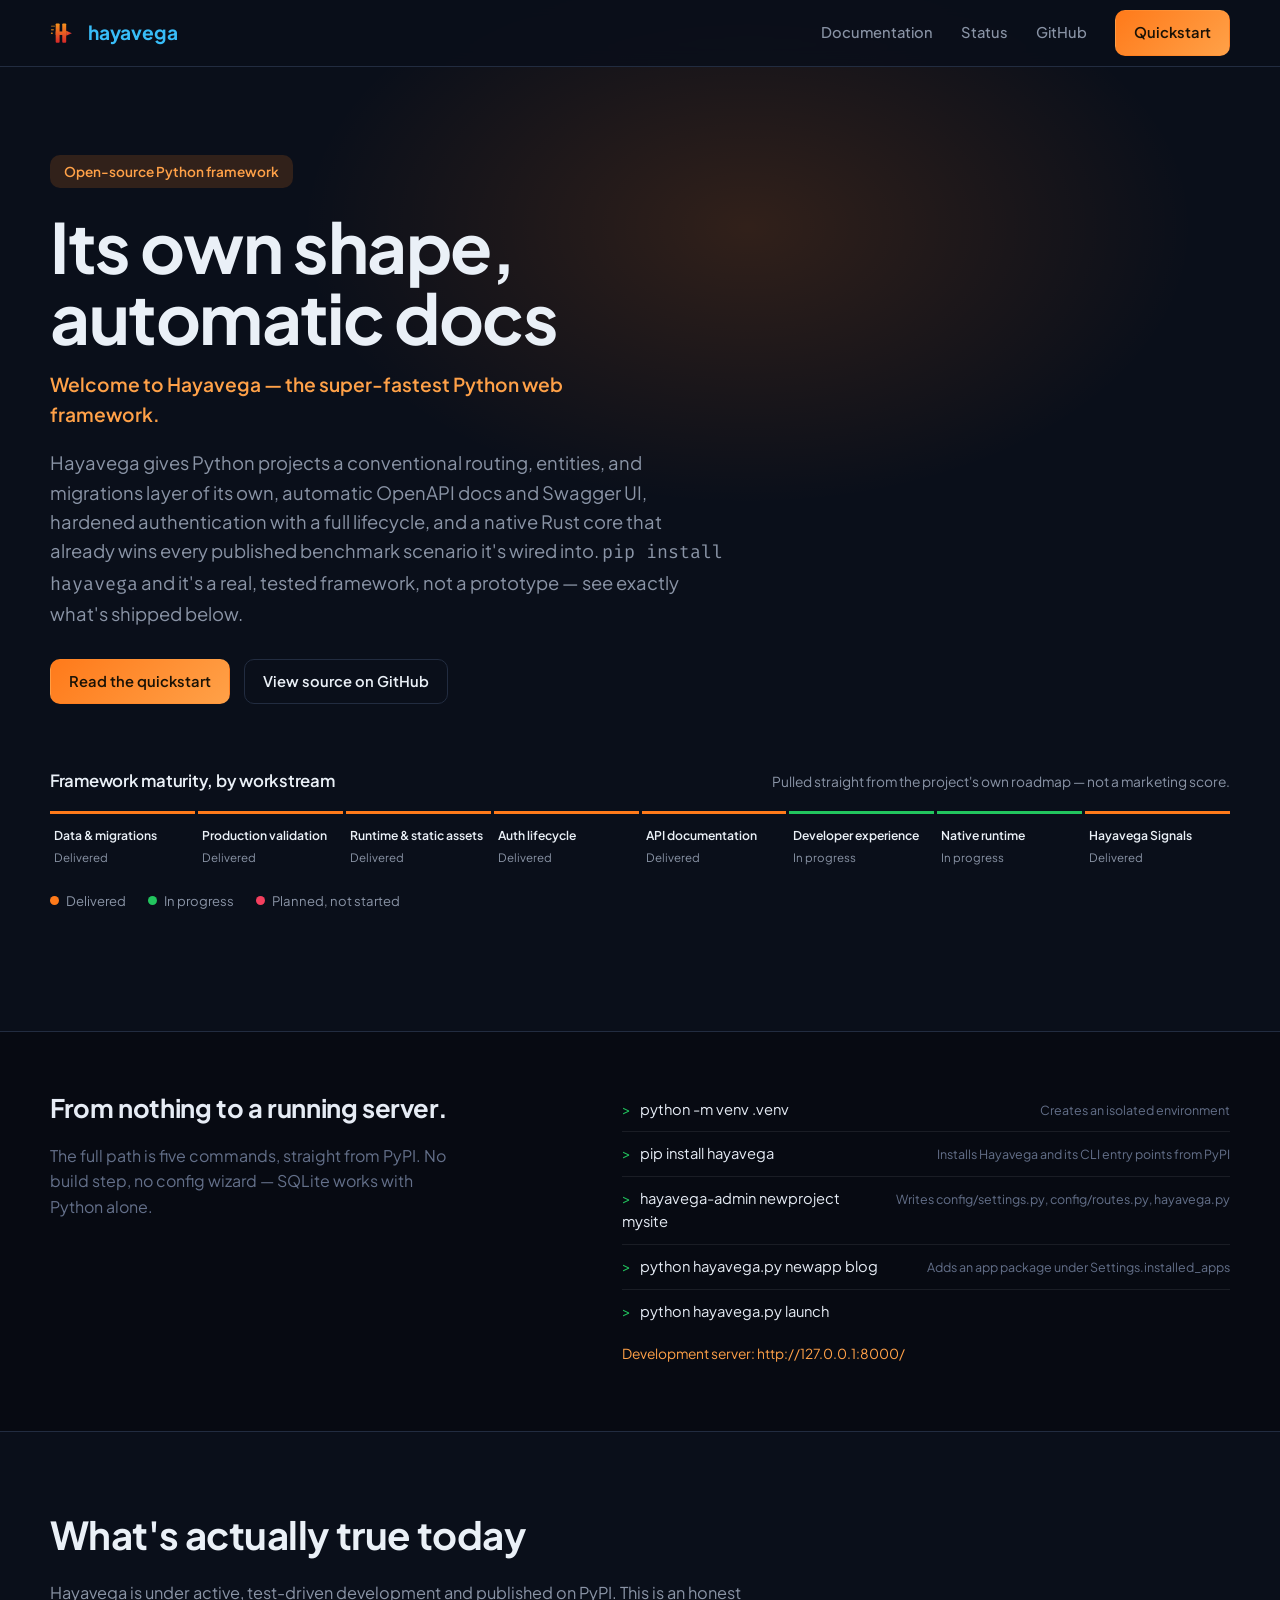
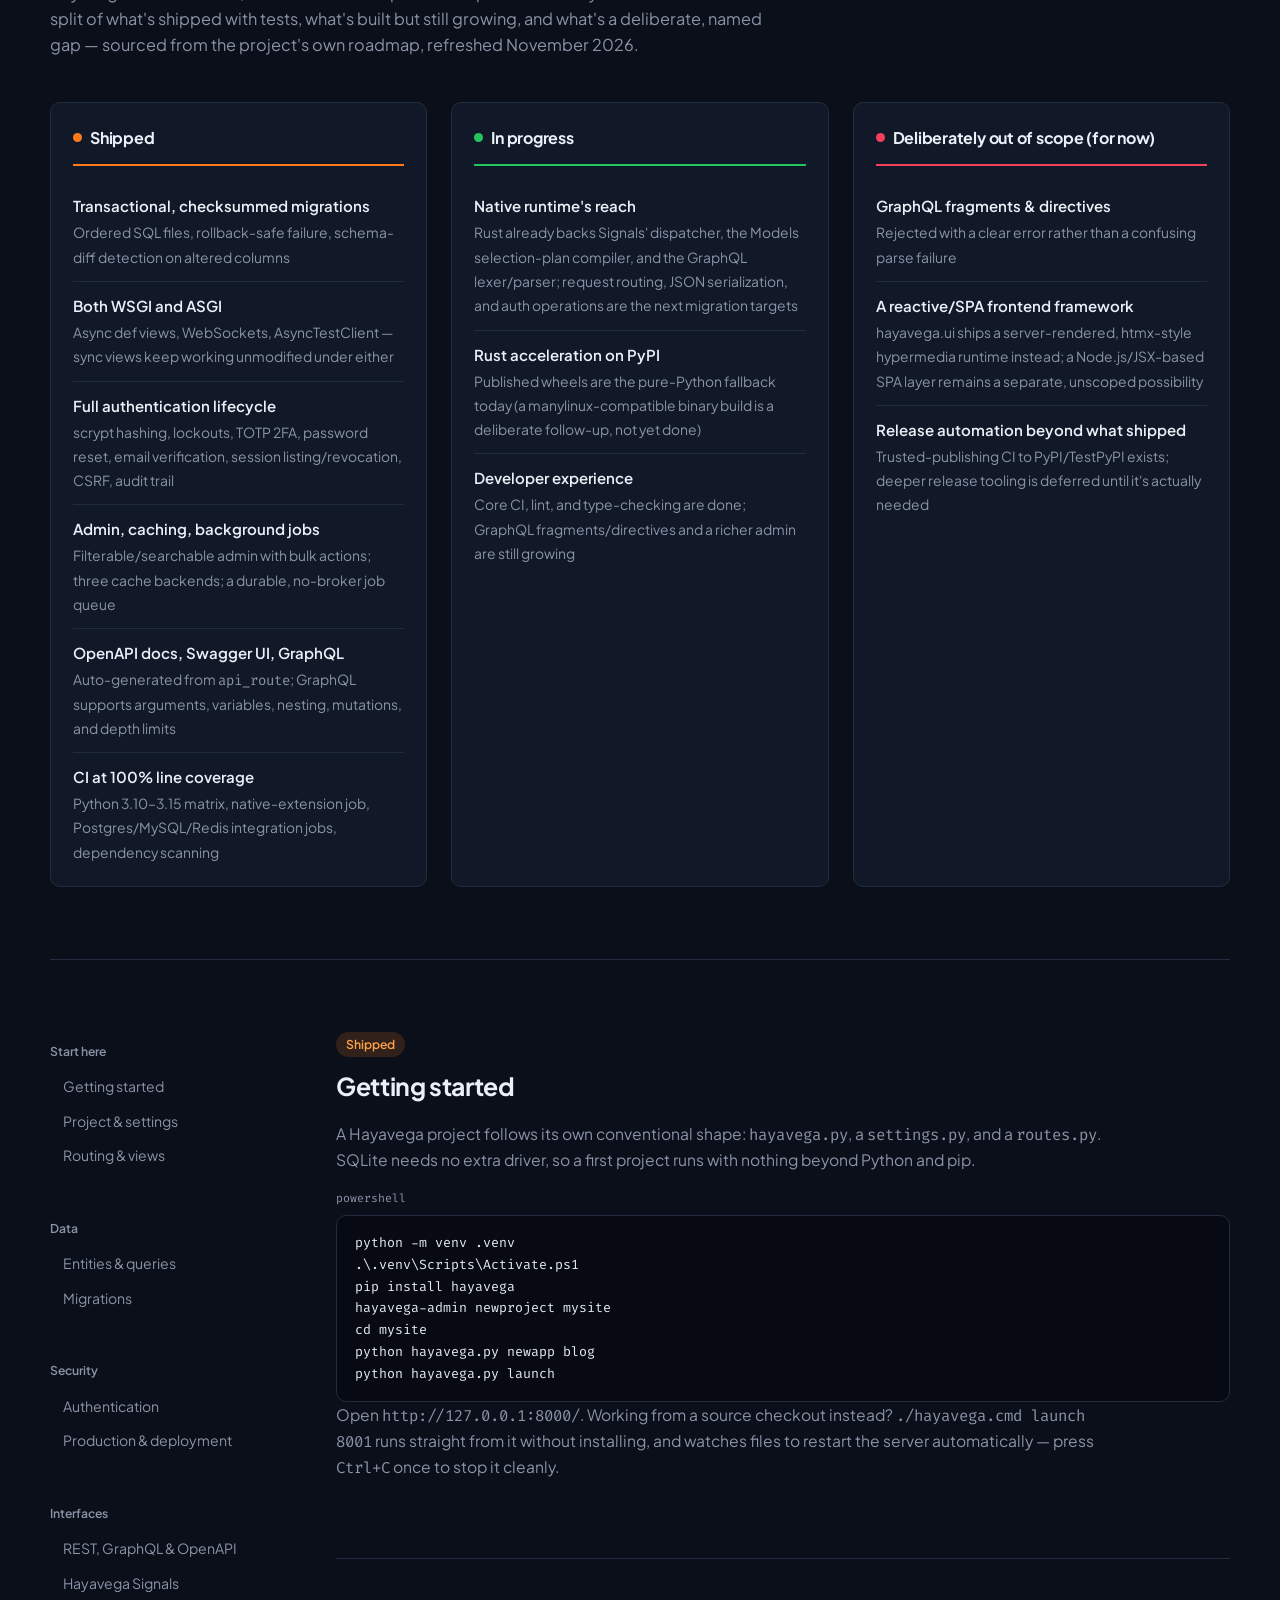
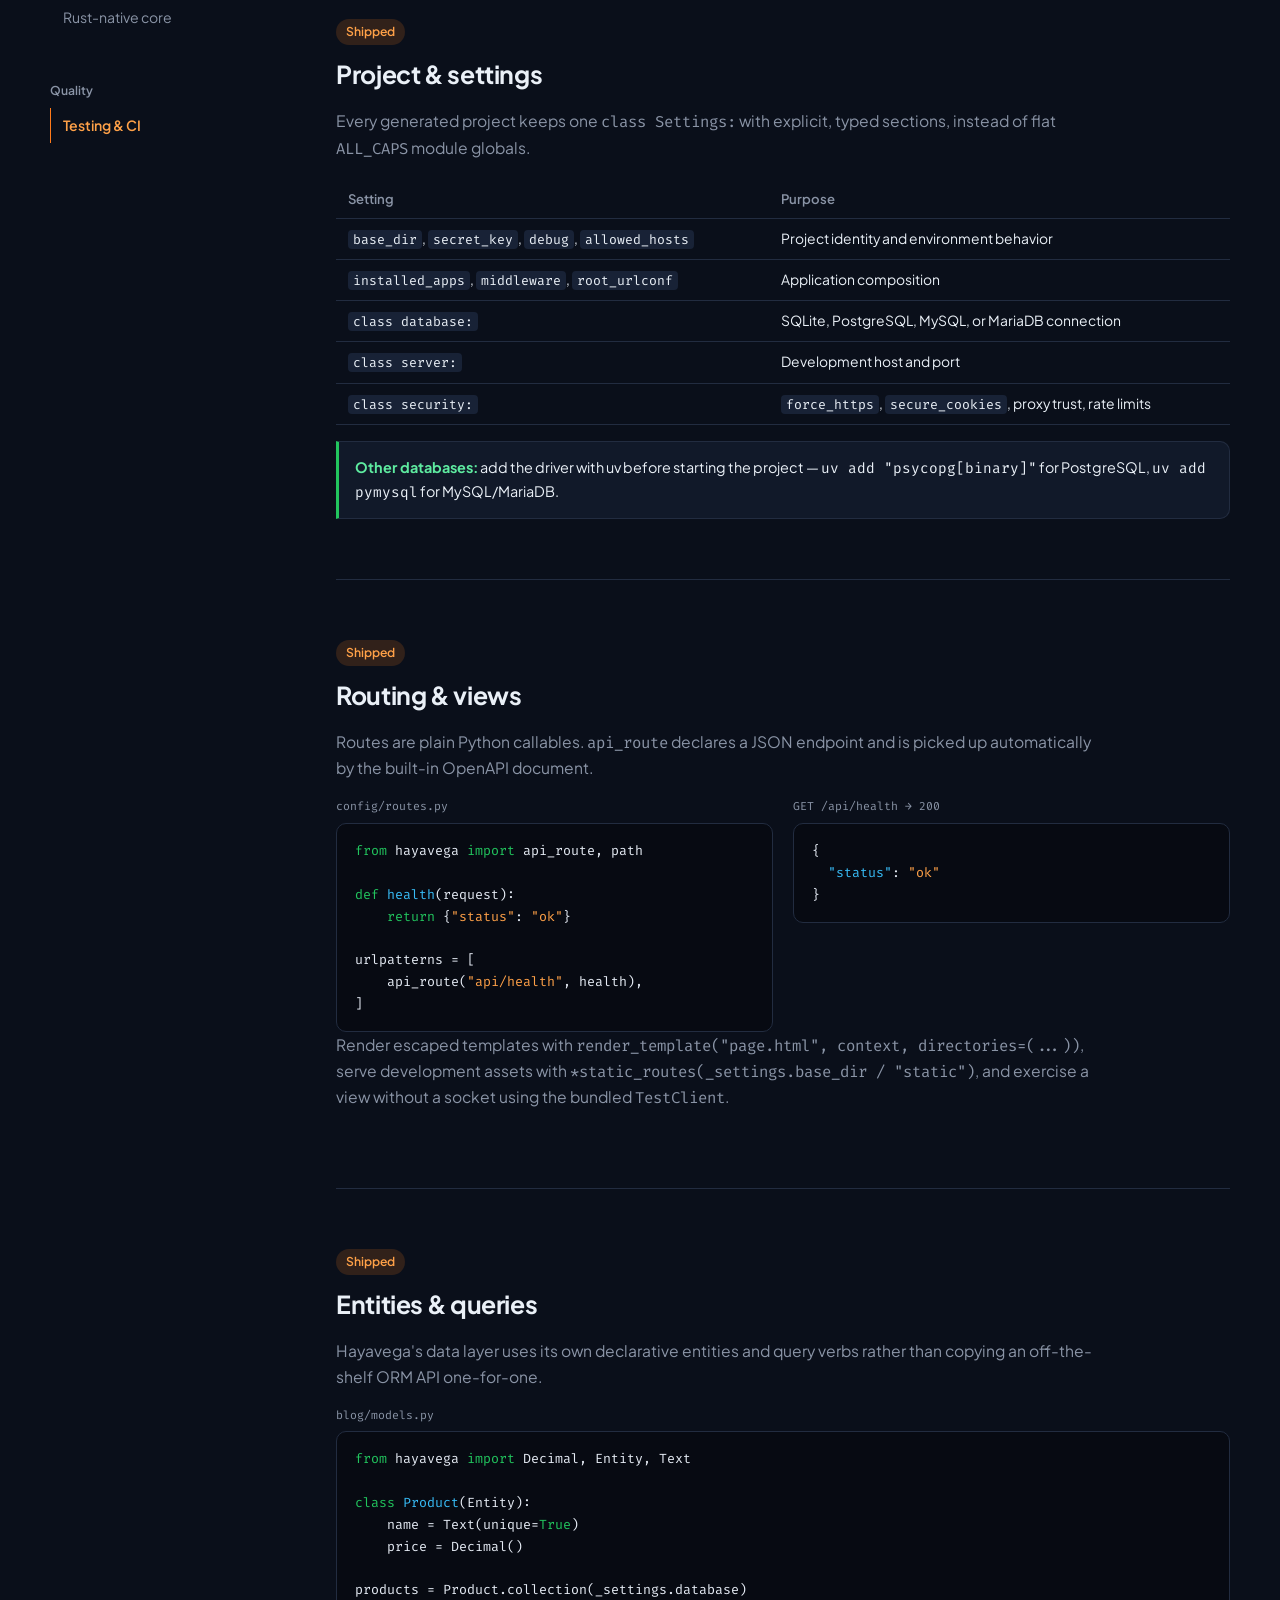
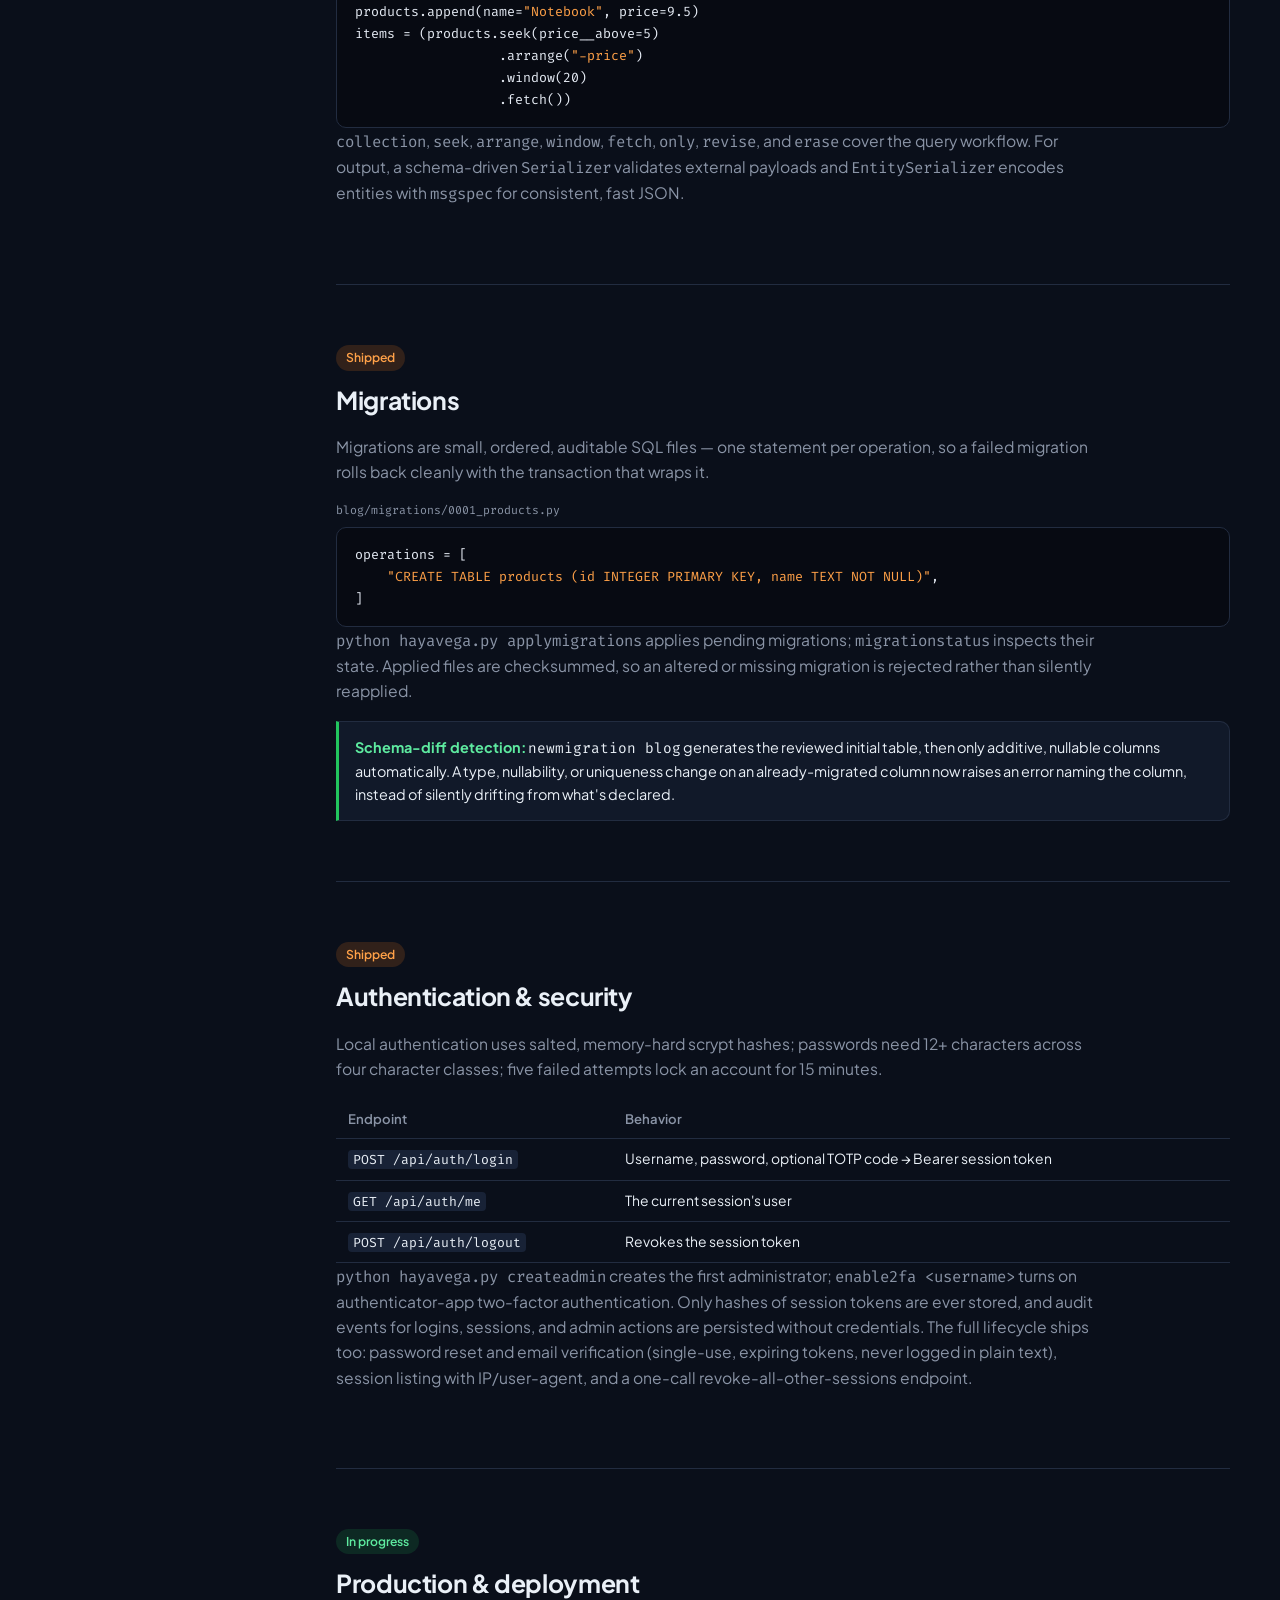
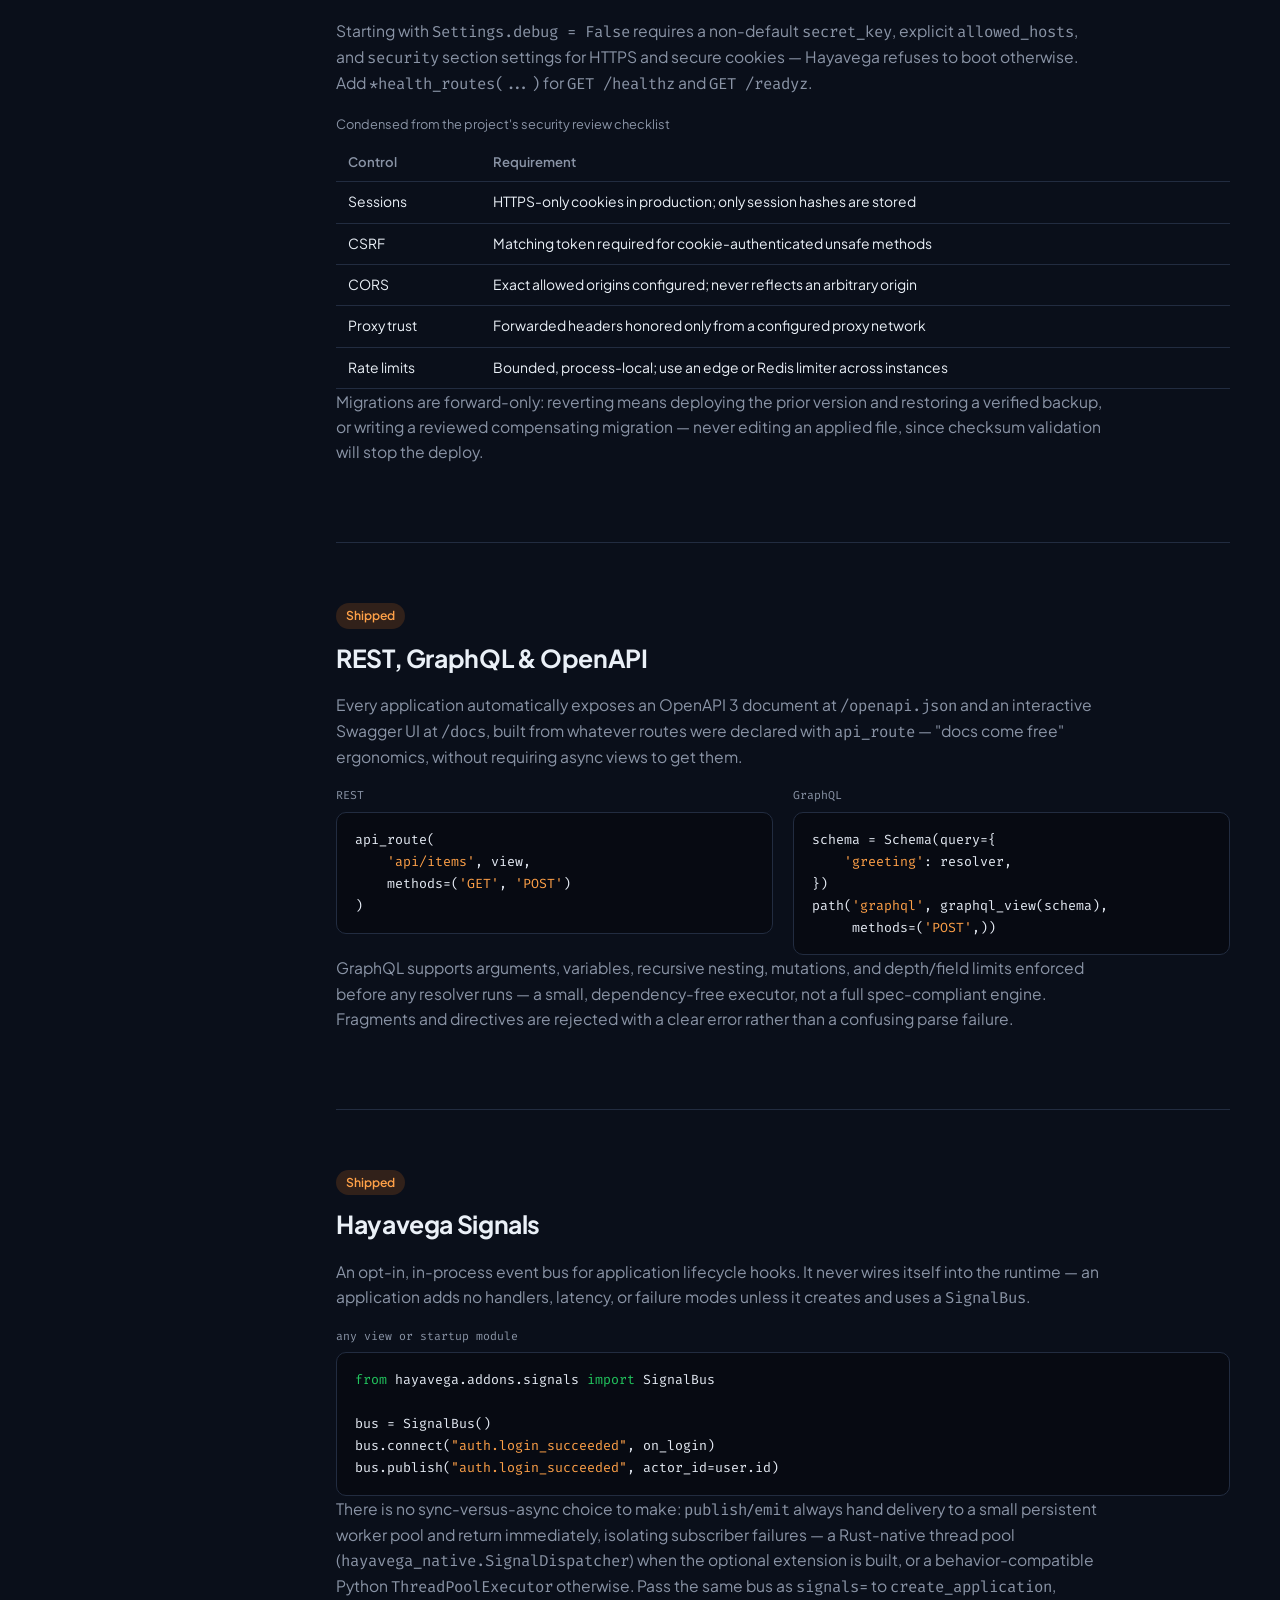
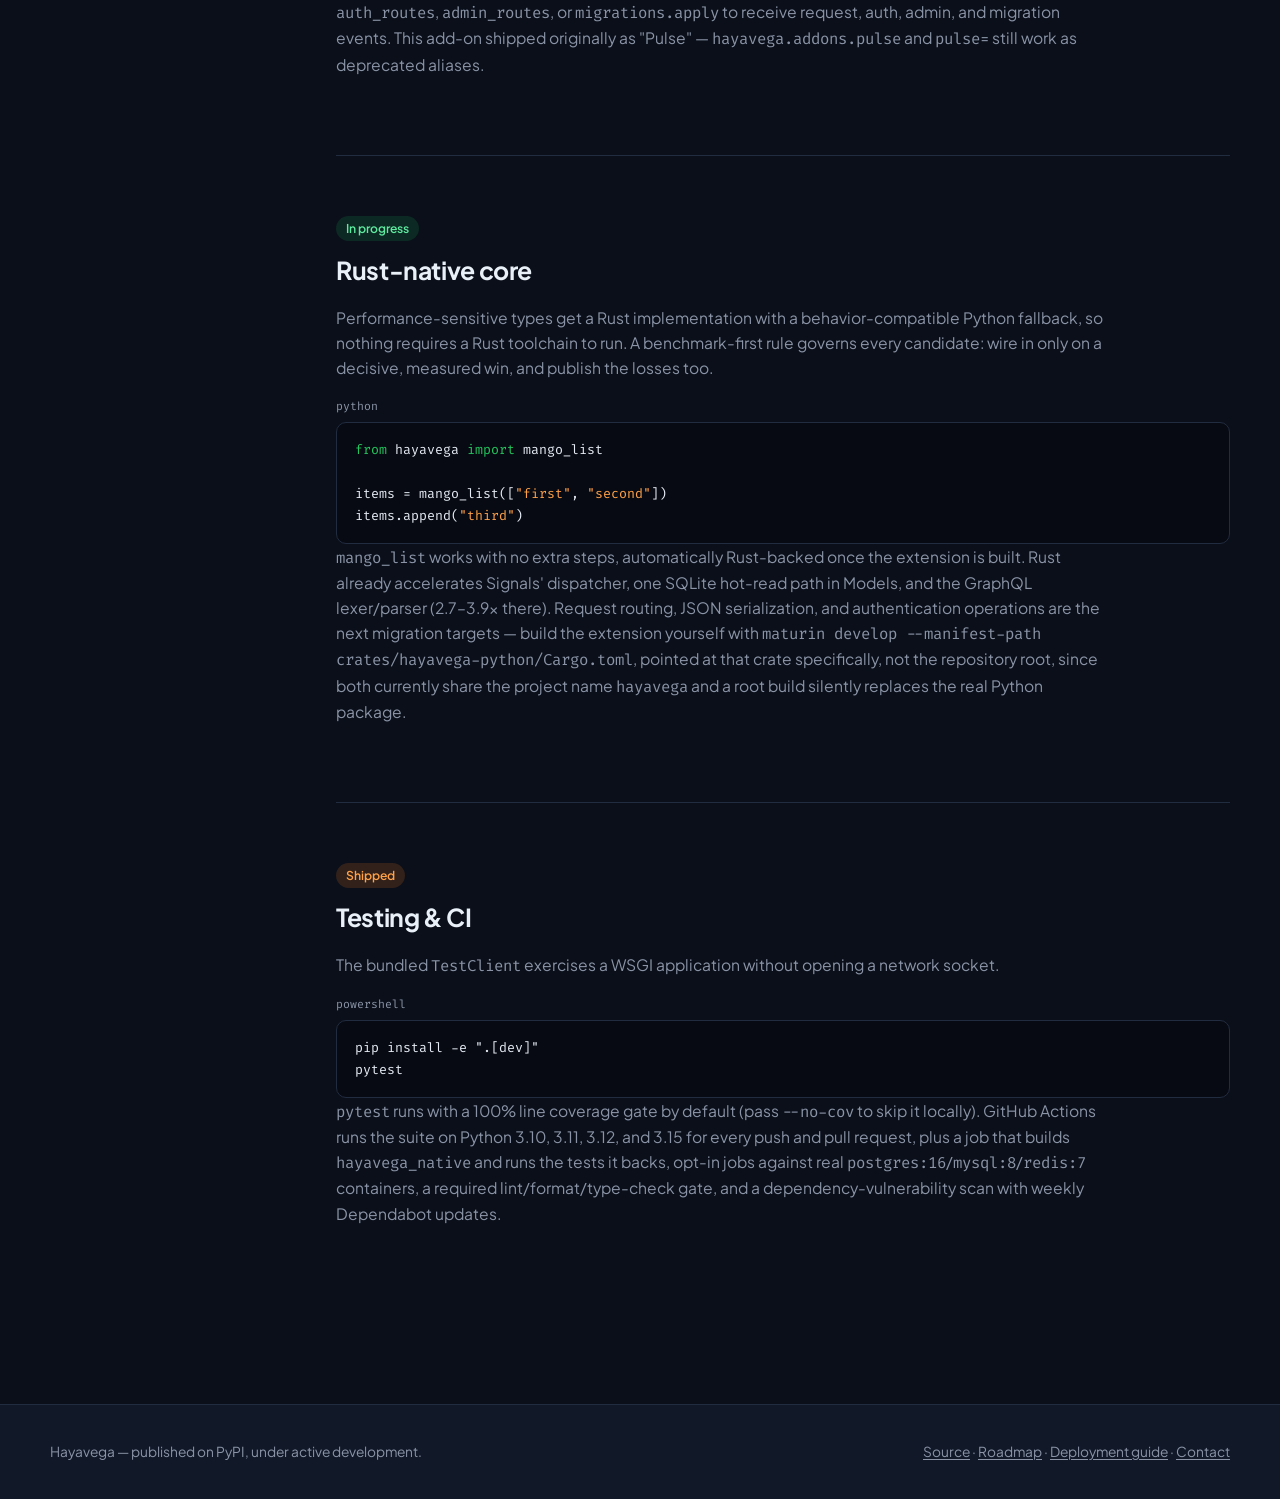
==== commit 2e005dcd: "redesign: replace leftover mango mark with a Hayavega speed-arrow H mark Drop the old Mangoo-era man" ====
--- a/index.html
+++ b/index.html
@@ -199,7 +199,7 @@
 <header class="site">
   <div class="wrap"><nav>
     <a class="brand" href="#top">
-      <img src="assets/logo.png" alt="Hayavega mark" width="30" height="28">
+      <img src="assets/hayavega-mark.svg" alt="Hayavega mark" width="30" height="28">
       hayavega
     </a>
     <div class="navlinks">
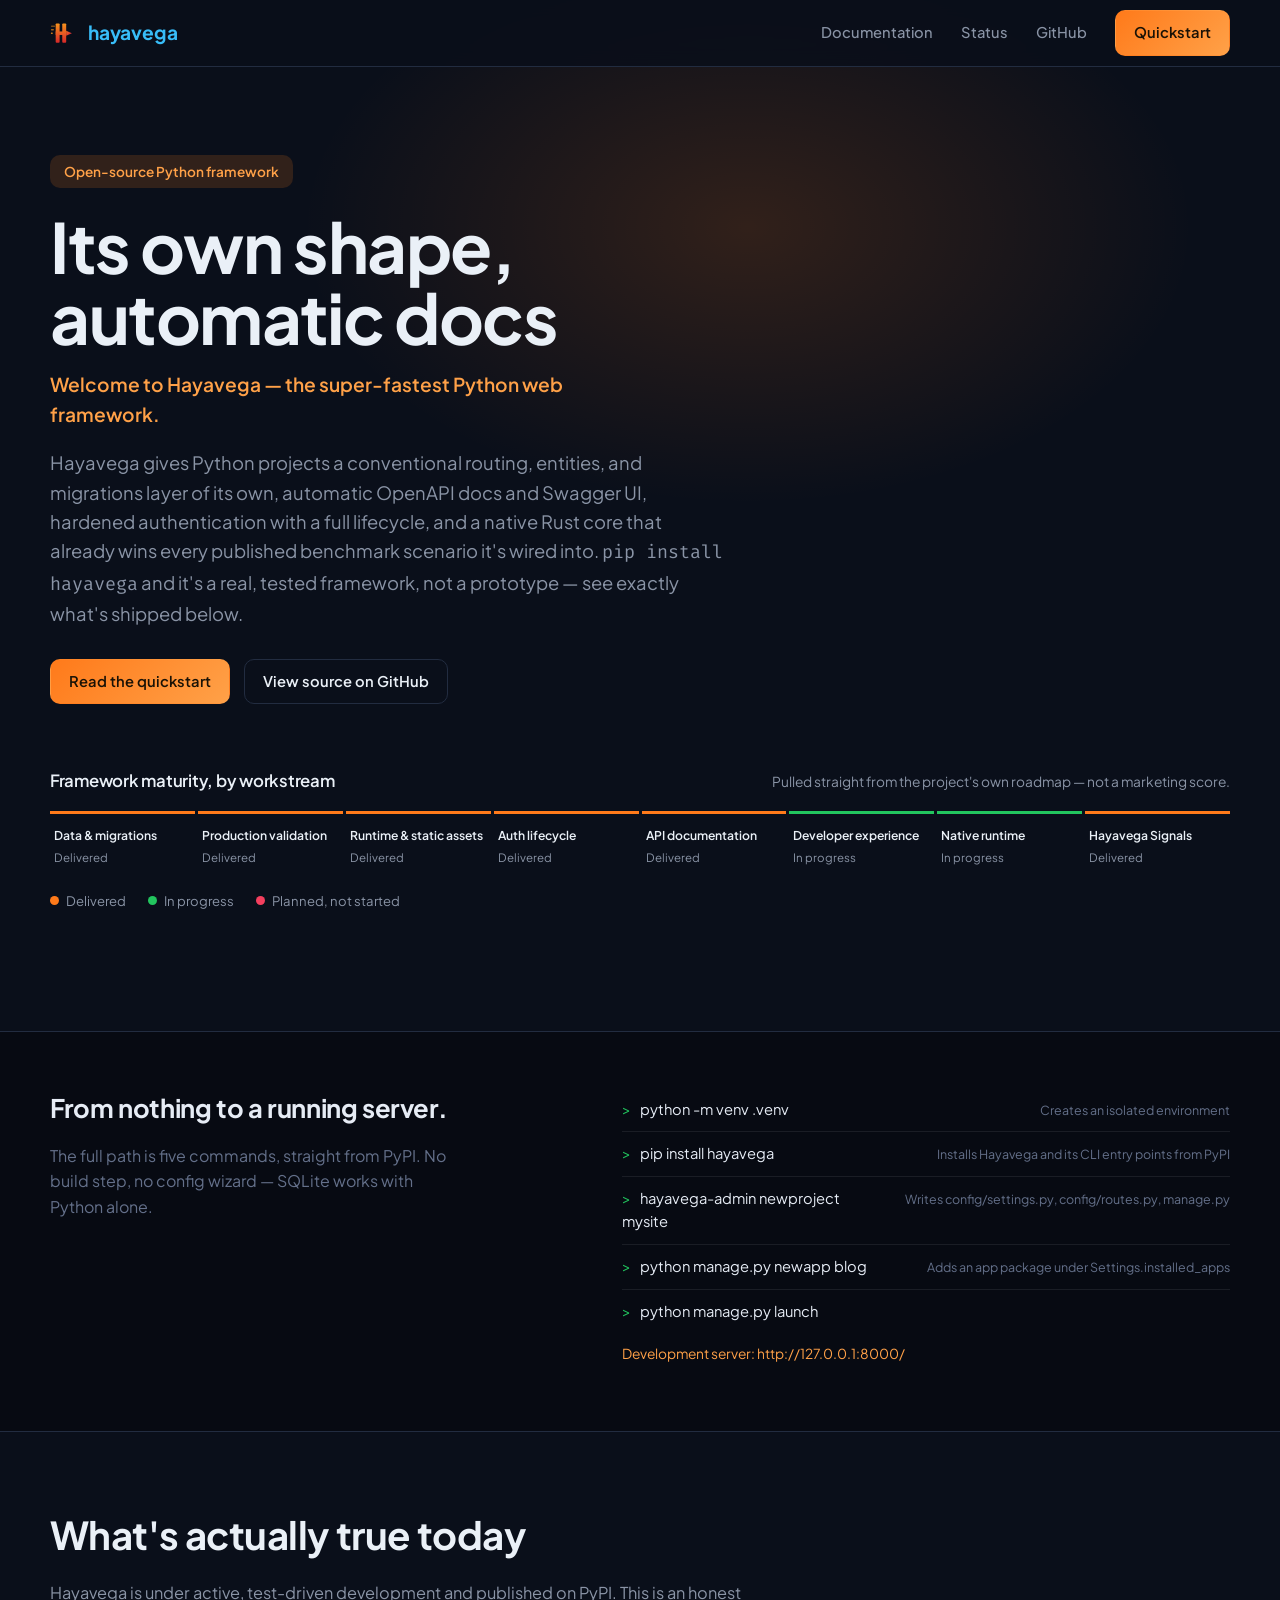
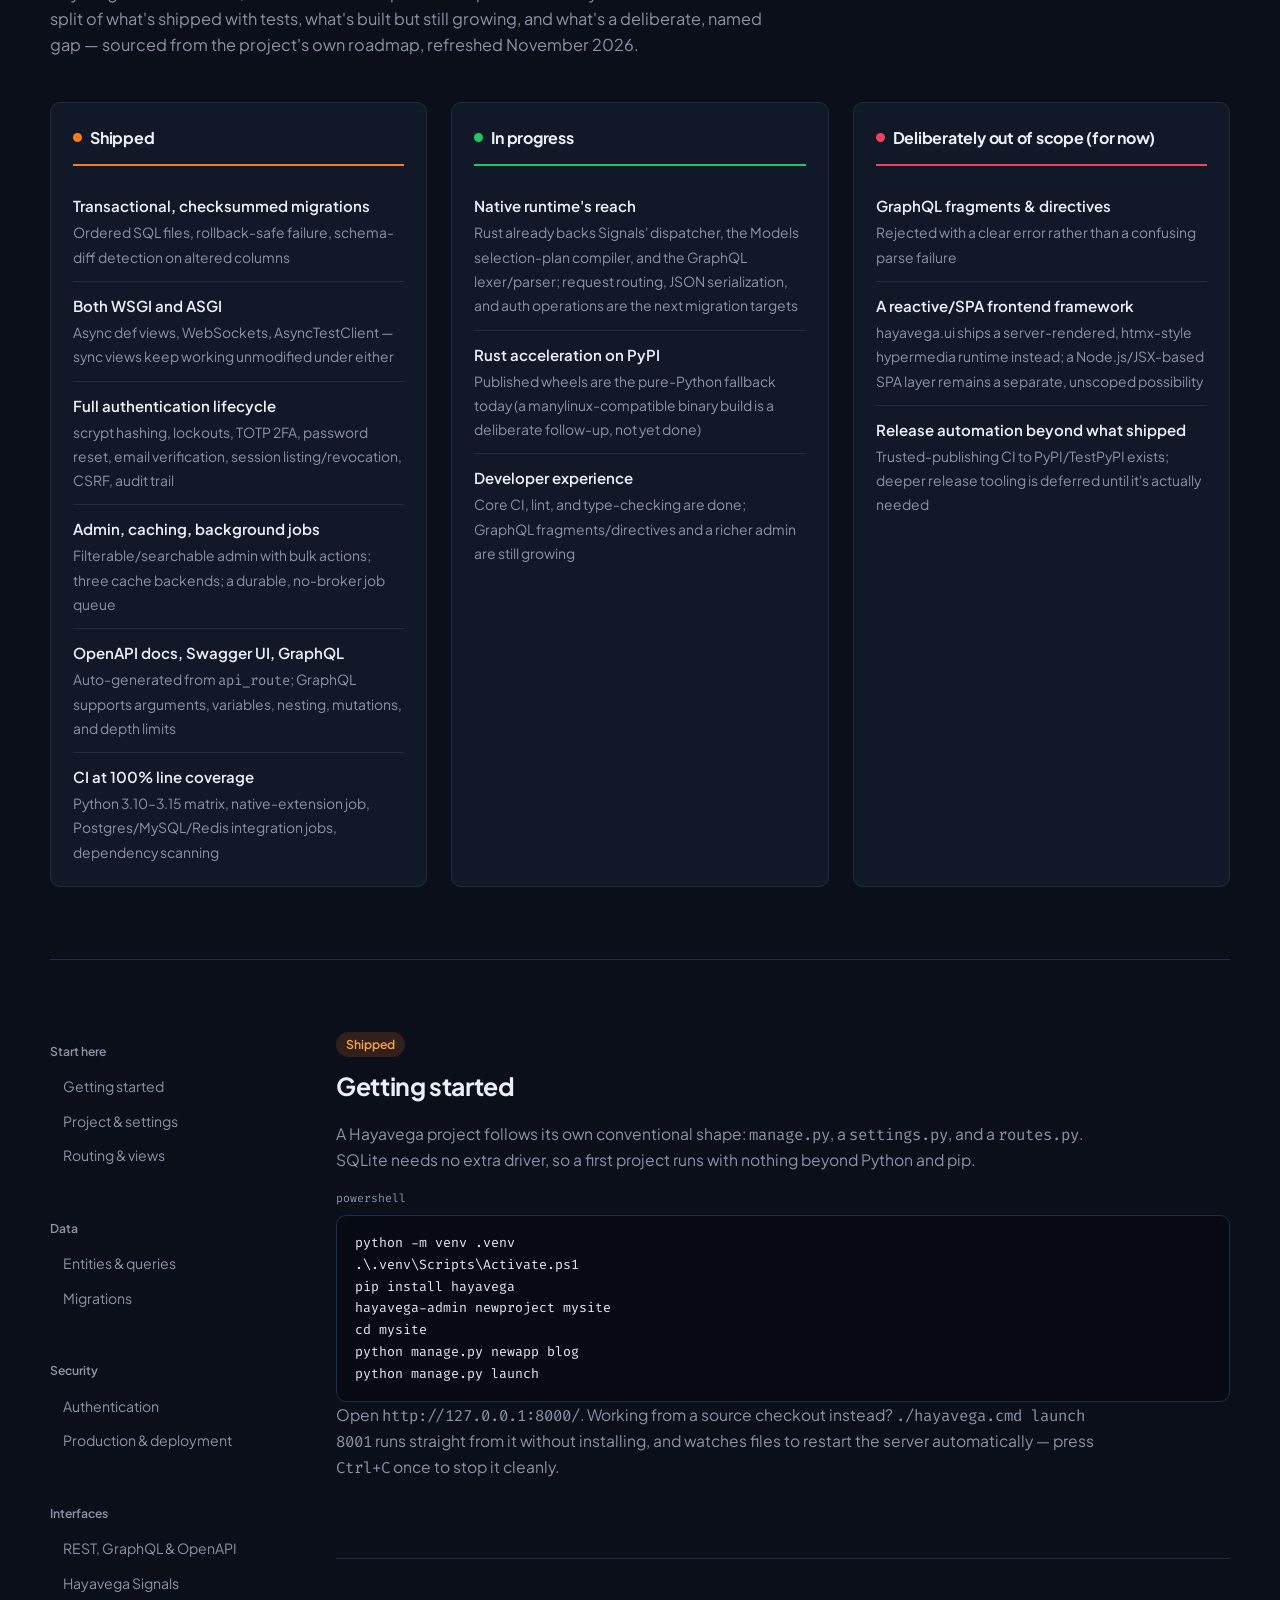
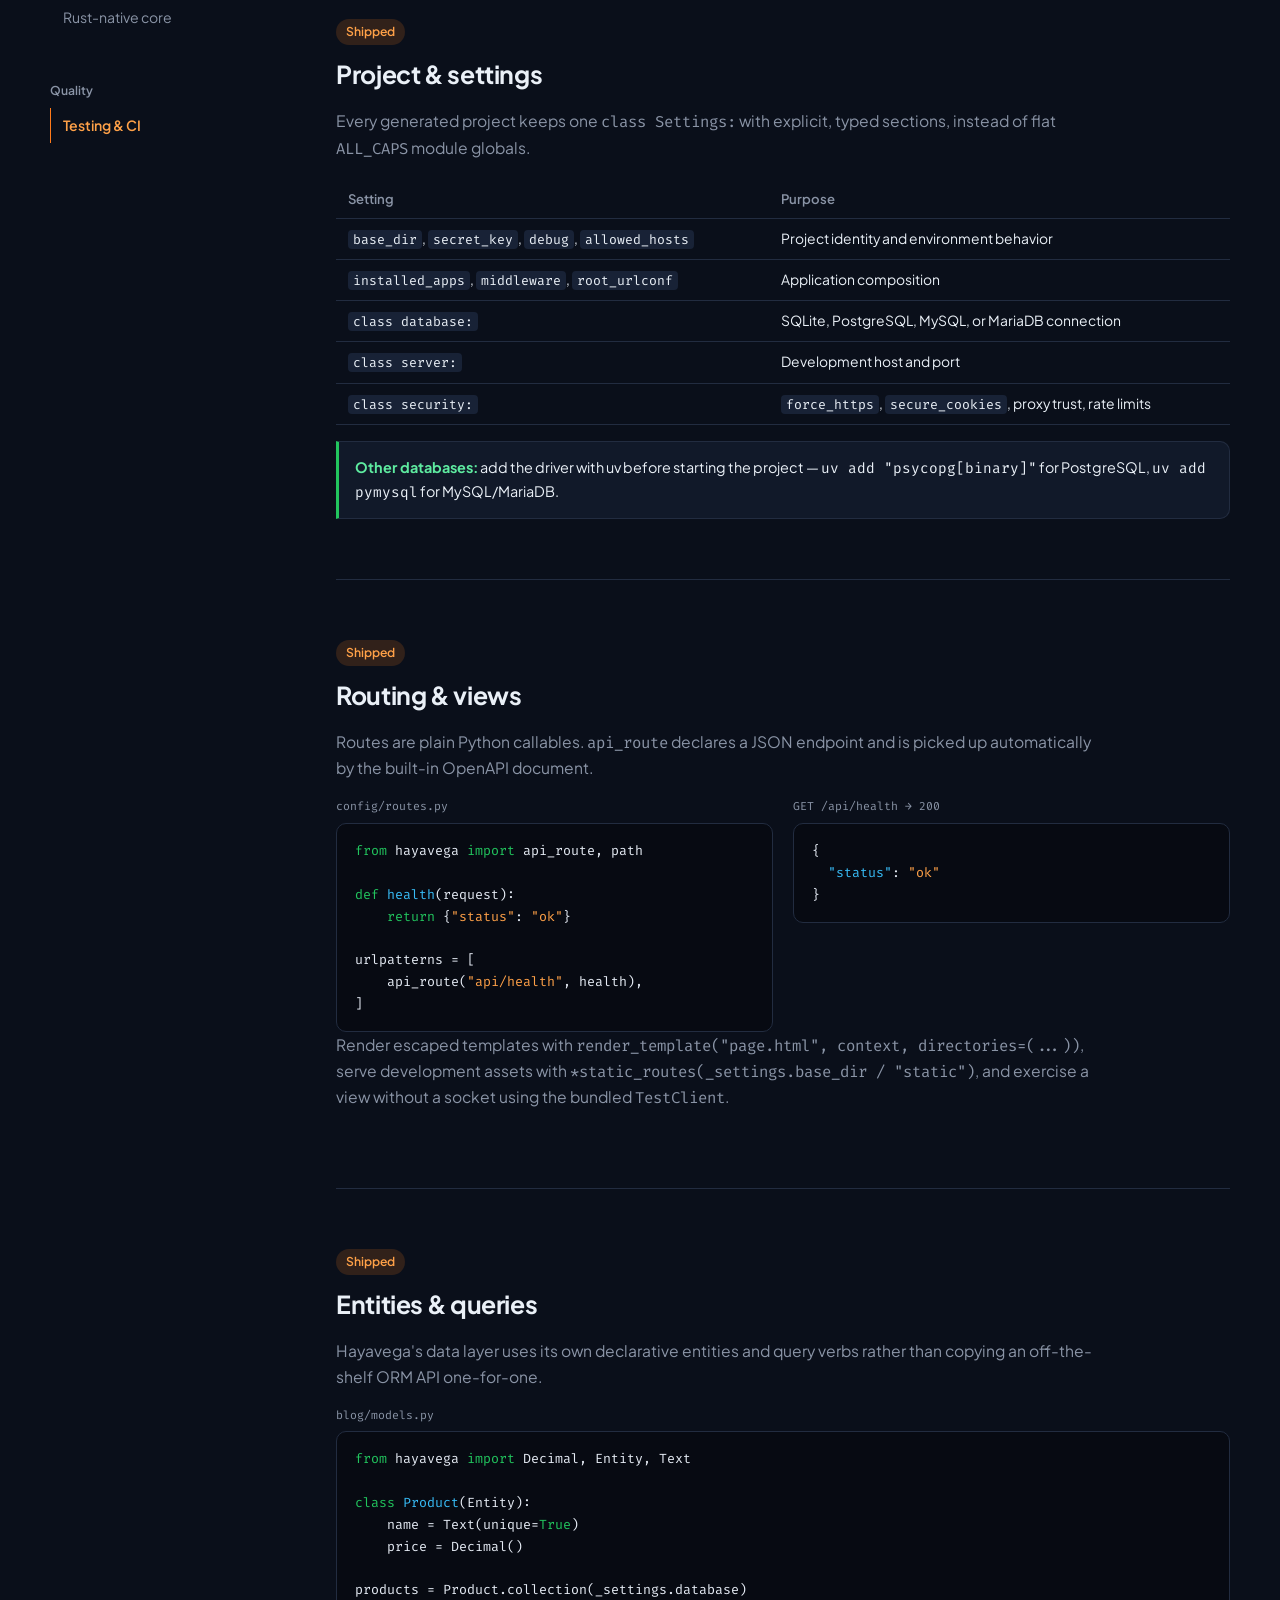
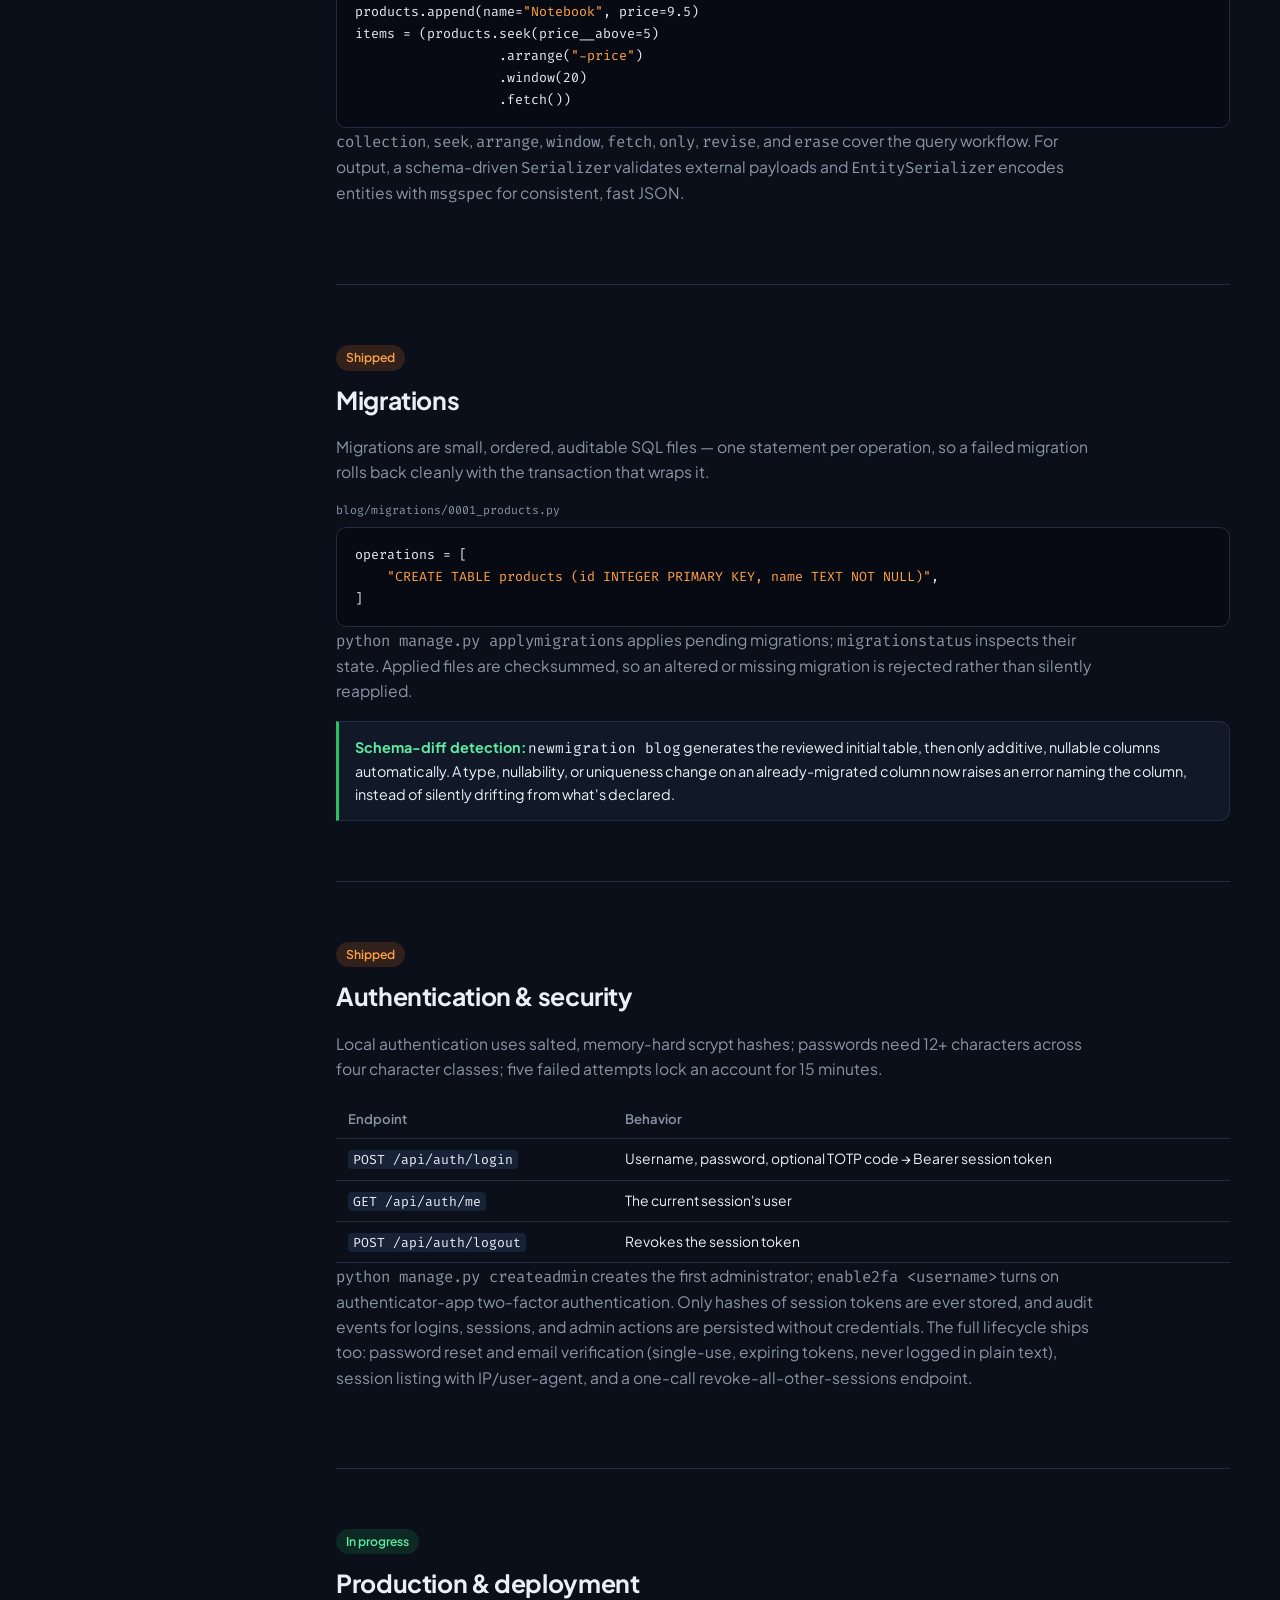
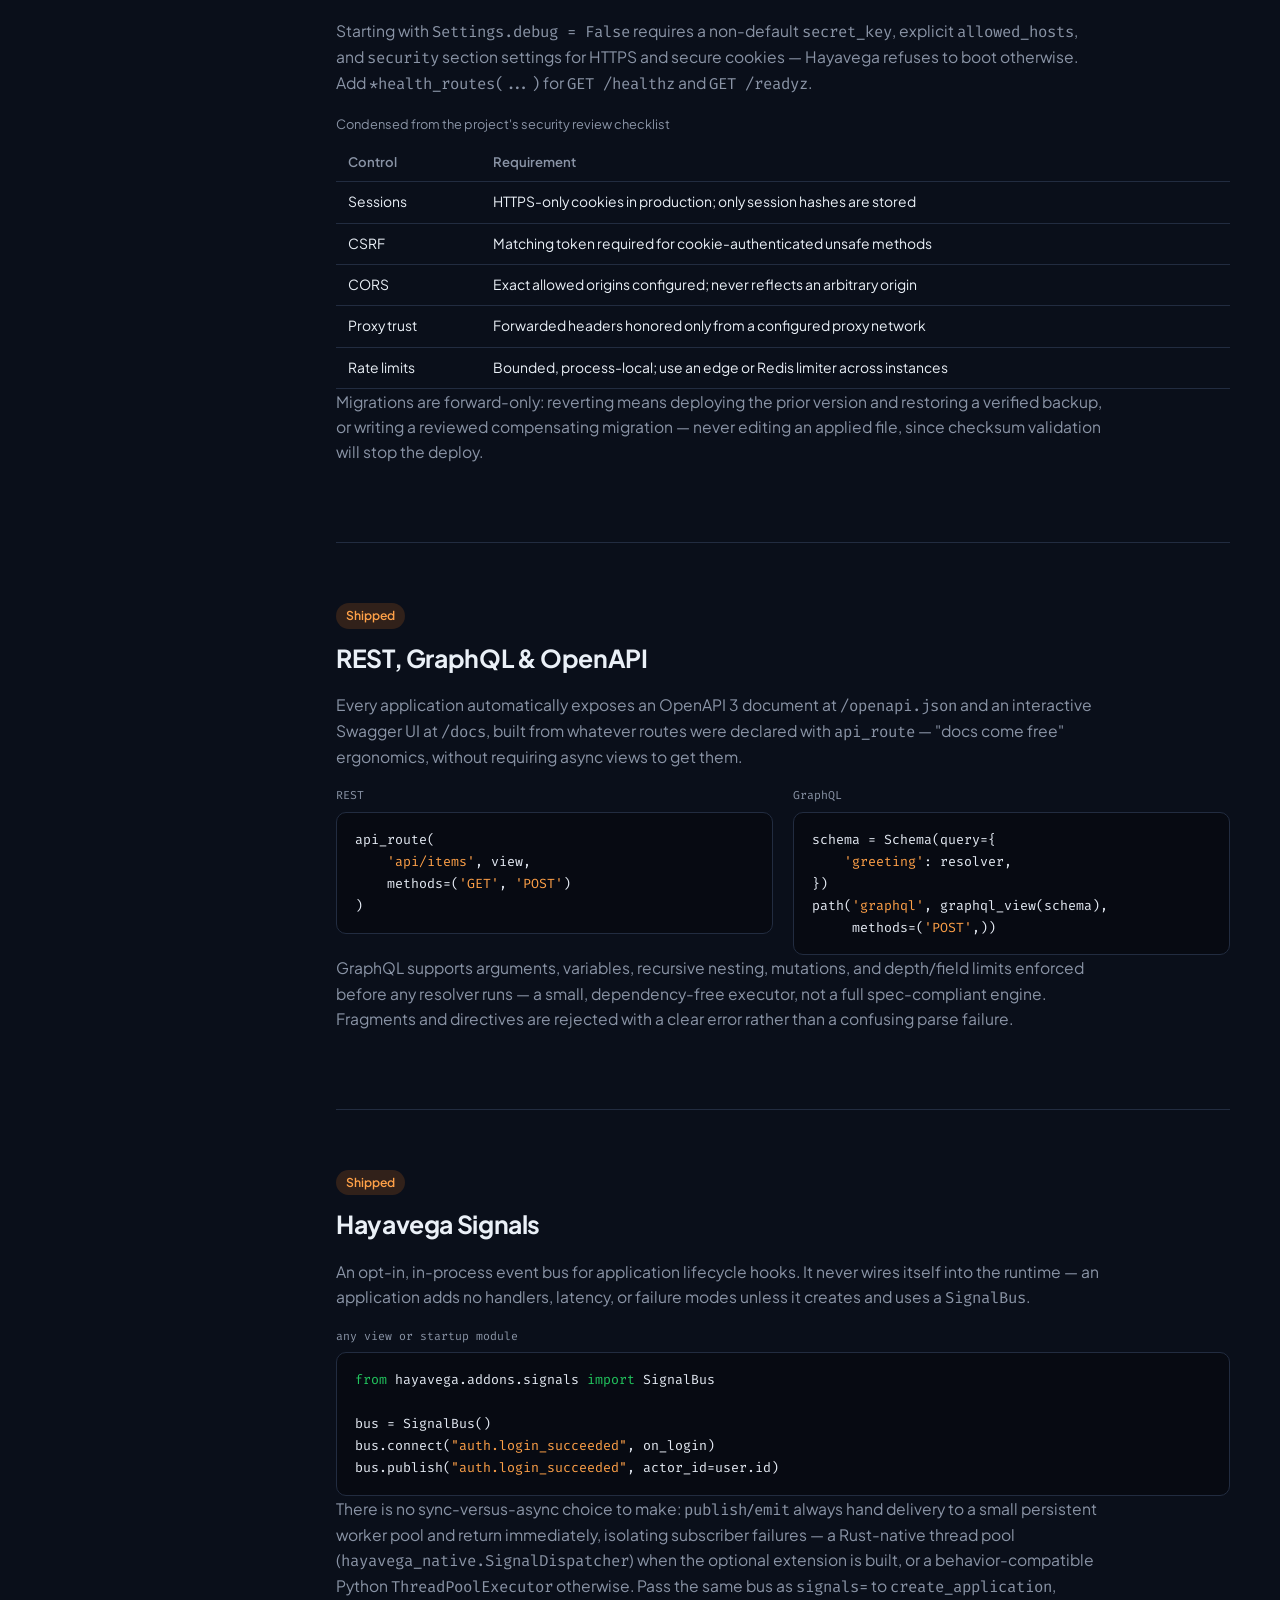
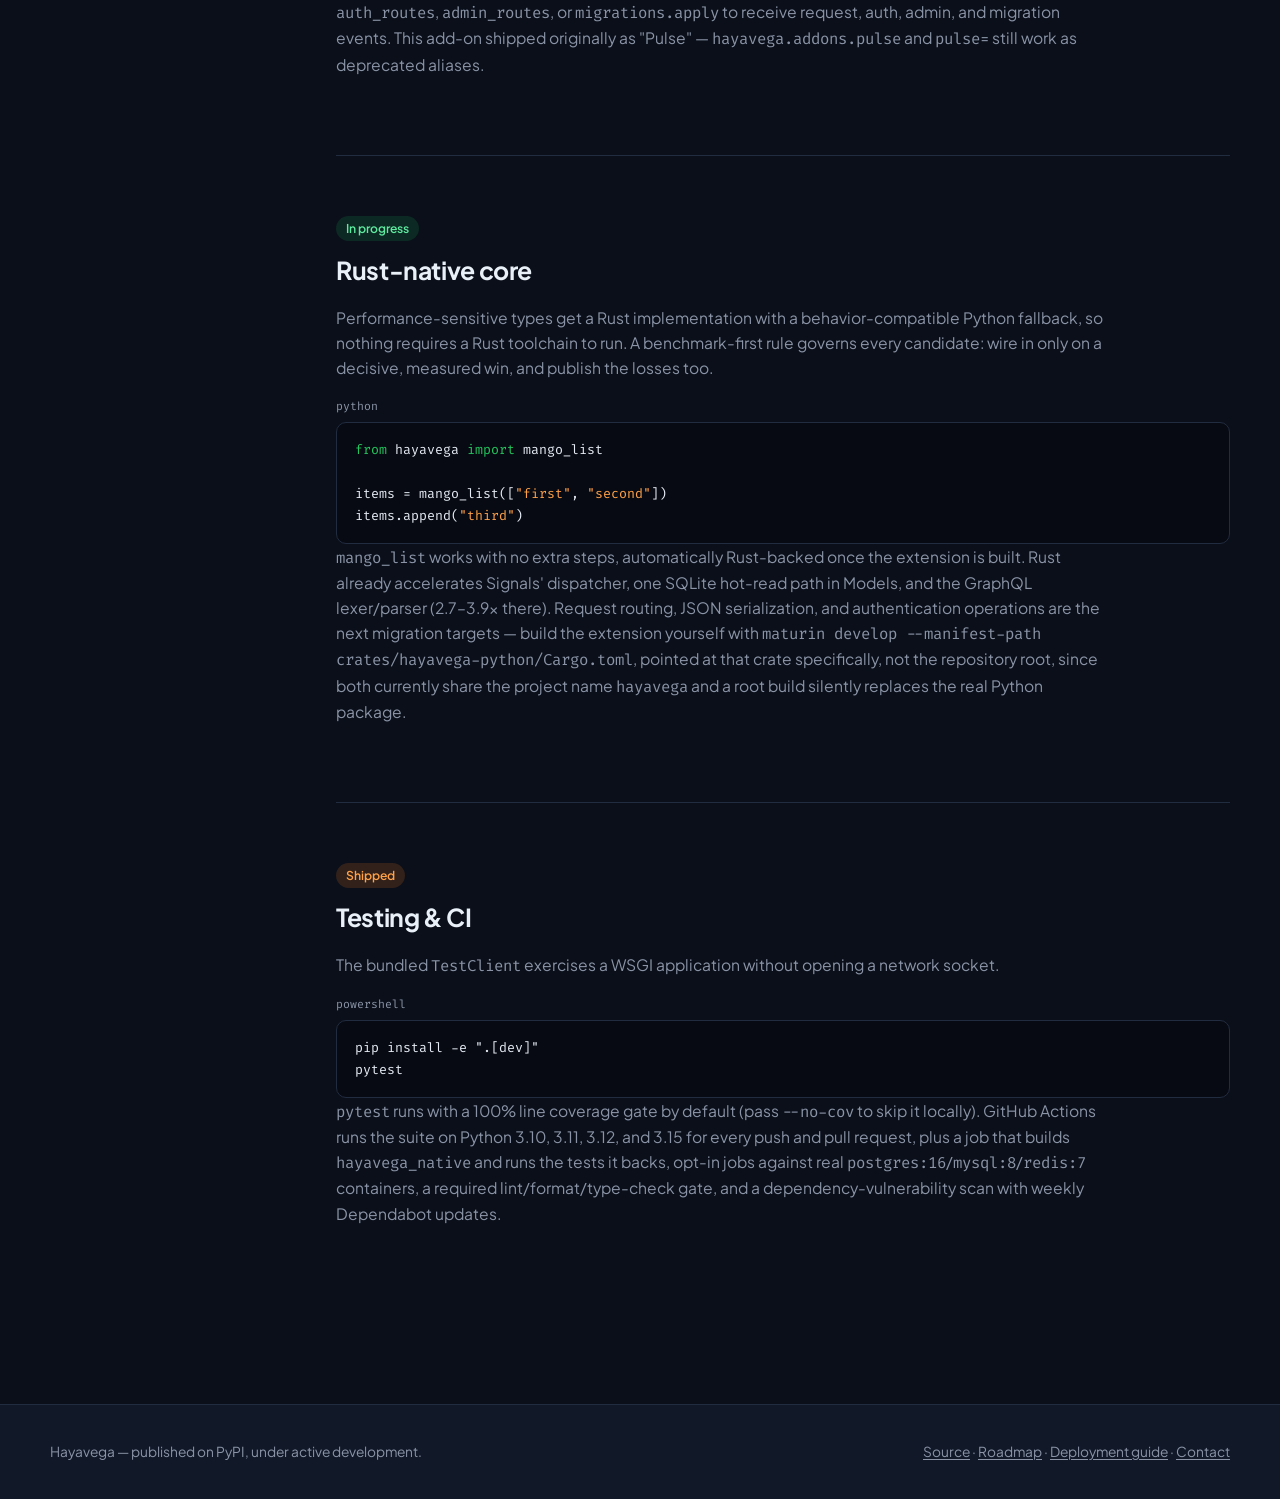
==== commit 7244726a: "fix: rename scaffolded entry point from hayavega.py to manage.py The generated project entry file wa" ====
--- a/index.html
+++ b/index.html
@@ -255,9 +255,9 @@
       <div class="transcript">
         <div class="tline"><div class="cmd"><span class="p">&gt;</span>python -m venv .venv</div><div class="note">Creates an isolated environment</div></div>
         <div class="tline"><div class="cmd"><span class="p">&gt;</span>pip install hayavega</div><div class="note">Installs Hayavega and its CLI entry points from PyPI</div></div>
-        <div class="tline"><div class="cmd"><span class="p">&gt;</span>hayavega-admin newproject mysite</div><div class="note">Writes config/settings.py, config/routes.py, hayavega.py</div></div>
-        <div class="tline"><div class="cmd"><span class="p">&gt;</span>python hayavega.py newapp blog</div><div class="note">Adds an app package under Settings.installed_apps</div></div>
-        <div class="tline"><div class="cmd"><span class="p">&gt;</span>python hayavega.py launch</div><div class="out">Development server: http://127.0.0.1:8000/</div></div>
+        <div class="tline"><div class="cmd"><span class="p">&gt;</span>hayavega-admin newproject mysite</div><div class="note">Writes config/settings.py, config/routes.py, manage.py</div></div>
+        <div class="tline"><div class="cmd"><span class="p">&gt;</span>python manage.py newapp blog</div><div class="note">Adds an app package under Settings.installed_apps</div></div>
+        <div class="tline"><div class="cmd"><span class="p">&gt;</span>python manage.py launch</div><div class="out">Development server: http://127.0.0.1:8000/</div></div>
       </div>
     </div>
   </div>
@@ -334,15 +334,15 @@
         <article class="doc-section" id="getting-started">
           <div class="doc-kicker"><span class="tag tag-shipped">Shipped</span></div>
           <h3>Getting started</h3>
-          <p>A Hayavega project follows its own conventional shape: <code>hayavega.py</code>, a <code>settings.py</code>, and a <code>routes.py</code>. SQLite needs no extra driver, so a first project runs with nothing beyond Python and pip.</p>
+          <p>A Hayavega project follows its own conventional shape: <code>manage.py</code>, a <code>settings.py</code>, and a <code>routes.py</code>. SQLite needs no extra driver, so a first project runs with nothing beyond Python and pip.</p>
           <div class="snippet-label">powershell</div>
           <pre>python -m venv .venv
 .\.venv\Scripts\Activate.ps1
 pip install hayavega
 hayavega-admin newproject mysite
 cd mysite
-python hayavega.py newapp blog
-python hayavega.py launch</pre>
+python manage.py newapp blog
+python manage.py launch</pre>
           <p>Open <code>http://127.0.0.1:8000/</code>. Working from a source checkout instead? <code>./hayavega.cmd launch 8001</code> runs straight from it without installing, and watches files to restart the server automatically &mdash; press <code>Ctrl+C</code> once to stop it cleanly.</p>
         </article>
 
@@ -411,7 +411,7 @@
           <pre>operations = [
     <span class="str">"CREATE TABLE products (id INTEGER PRIMARY KEY, name TEXT NOT NULL)"</span>,
 ]</pre>
-          <p><code>python hayavega.py applymigrations</code> applies pending migrations; <code>migrationstatus</code> inspects their state. Applied files are checksummed, so an altered or missing migration is rejected rather than silently reapplied.</p>
+          <p><code>python manage.py applymigrations</code> applies pending migrations; <code>migrationstatus</code> inspects their state. Applied files are checksummed, so an altered or missing migration is rejected rather than silently reapplied.</p>
           <div class="callout"><strong>Schema-diff detection:</strong> <code>newmigration blog</code> generates the reviewed initial table, then only additive, nullable columns automatically. A type, nullability, or uniqueness change on an already-migrated column now raises an error naming the column, instead of silently drifting from what's declared.</div>
         </article>
 
@@ -427,7 +427,7 @@
               <tr><td><code>POST /api/auth/logout</code></td><td>Revokes the session token</td></tr>
             </tbody>
           </table></div>
-          <p><code>python hayavega.py createadmin</code> creates the first administrator; <code>enable2fa &lt;username&gt;</code> turns on authenticator-app two-factor authentication. Only hashes of session tokens are ever stored, and audit events for logins, sessions, and admin actions are persisted without credentials. The full lifecycle ships too: password reset and email verification (single-use, expiring tokens, never logged in plain text), session listing with IP/user-agent, and a one-call revoke-all-other-sessions endpoint.</p>
+          <p><code>python manage.py createadmin</code> creates the first administrator; <code>enable2fa &lt;username&gt;</code> turns on authenticator-app two-factor authentication. Only hashes of session tokens are ever stored, and audit events for logins, sessions, and admin actions are persisted without credentials. The full lifecycle ships too: password reset and email verification (single-use, expiring tokens, never logged in plain text), session listing with IP/user-agent, and a one-call revoke-all-other-sessions endpoint.</p>
         </article>
 
         <article class="doc-section" id="production">
